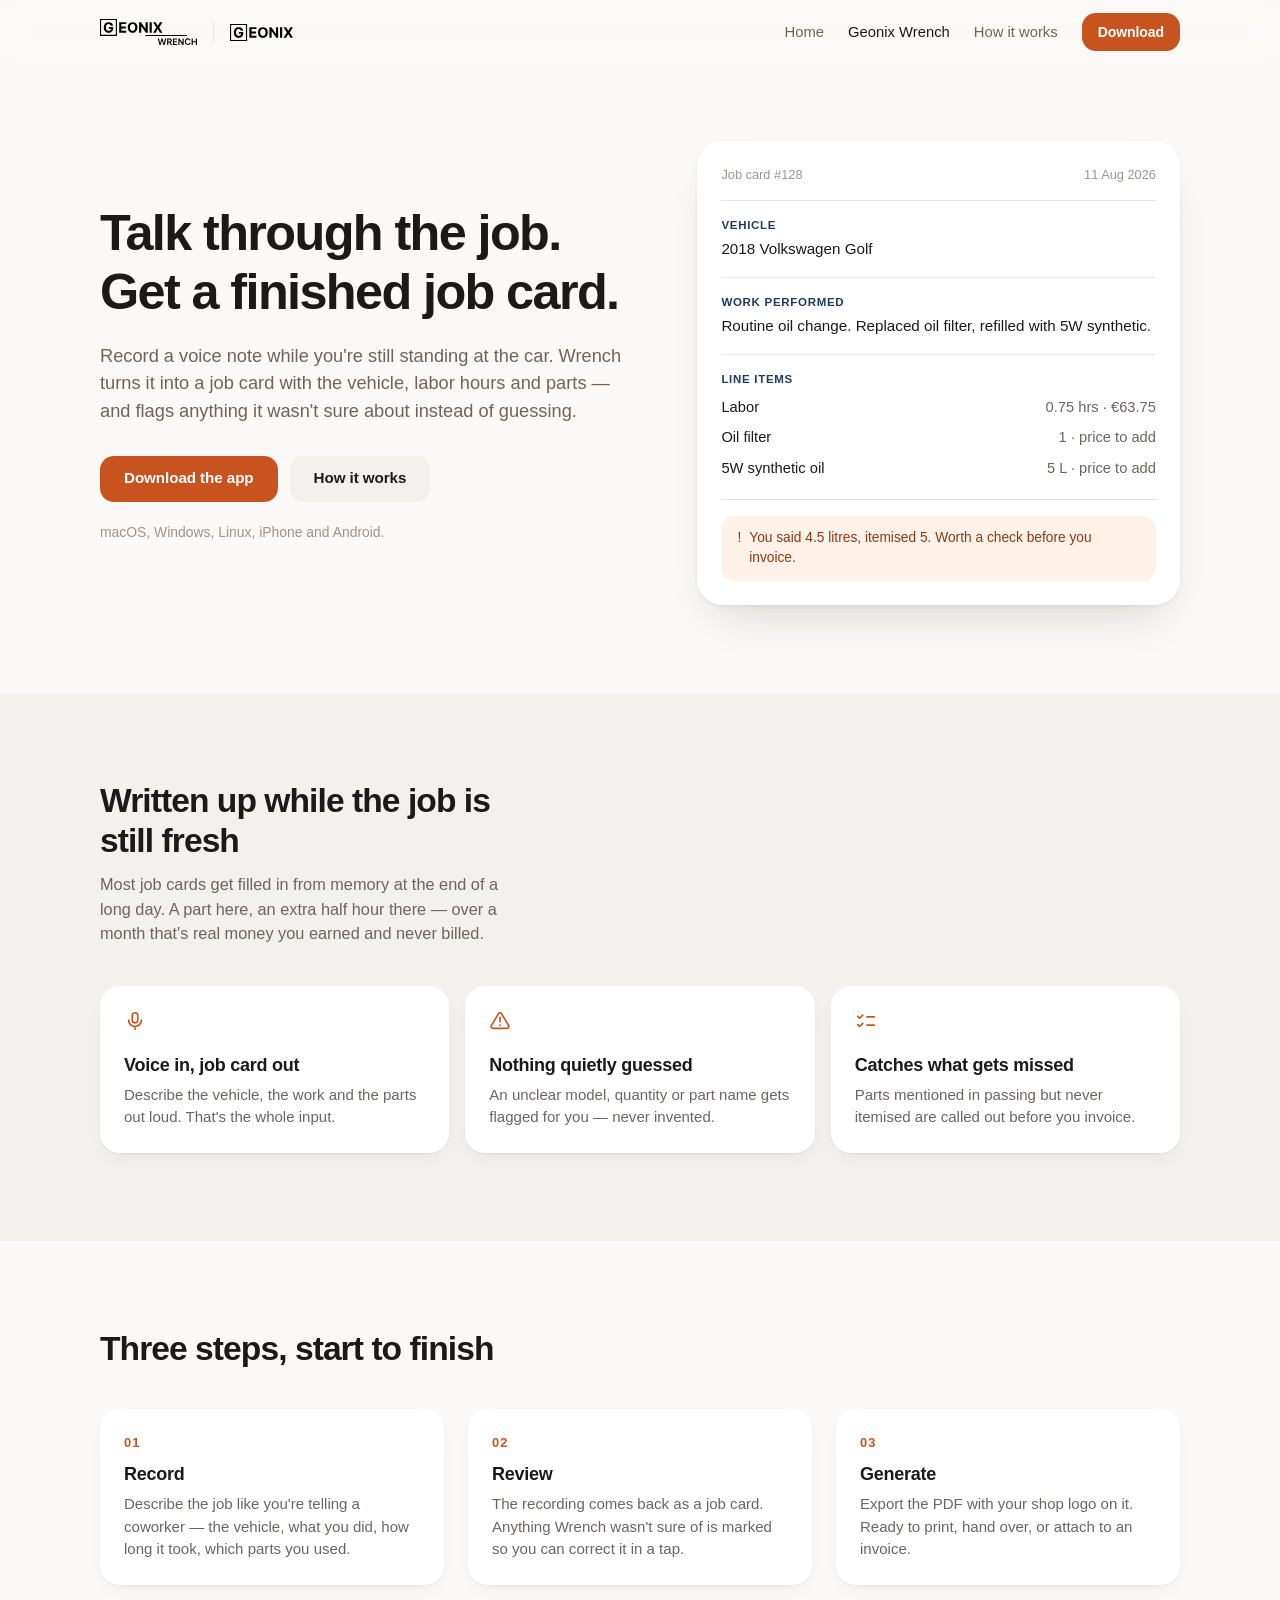
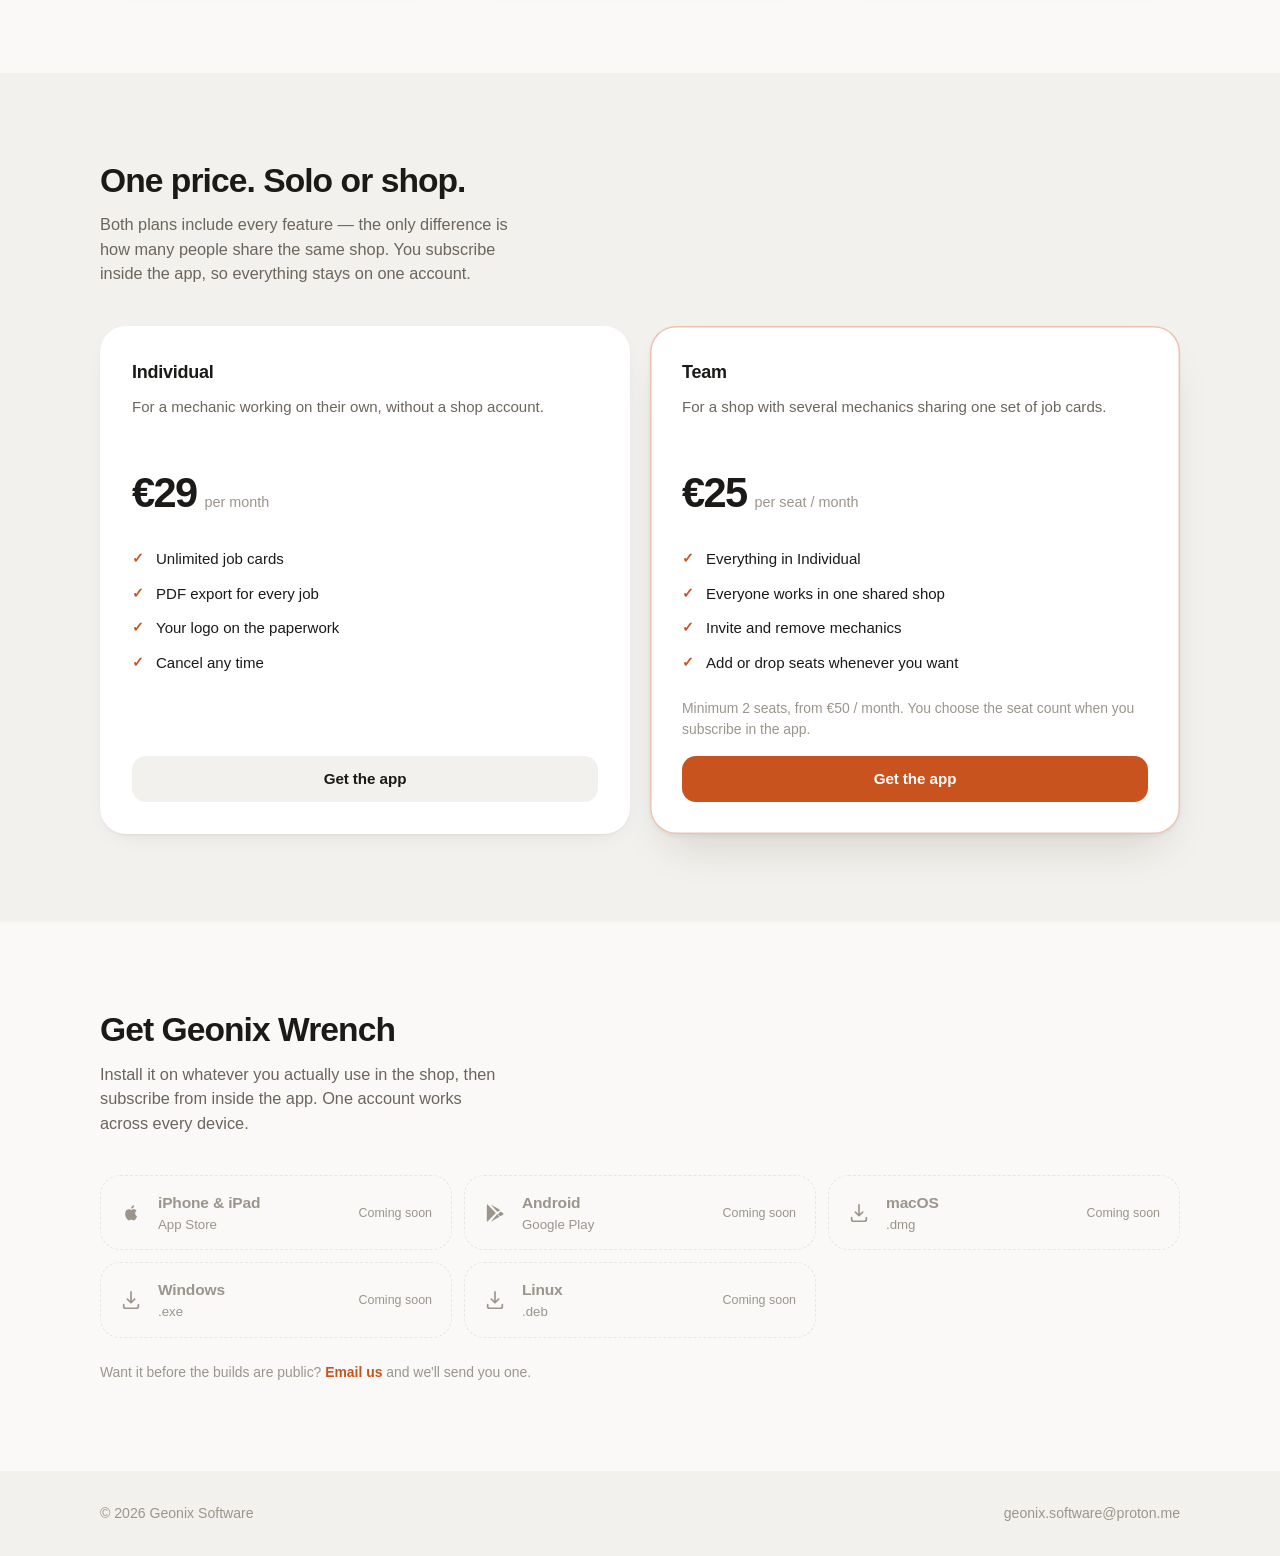
==== geonix_wrench.html @ e20d3b67 "Remove decorative pills and badges The tinted pill above the hero headline is a stock landing-page d" ====
<!DOCTYPE html>
<html lang="en">
<head>
<meta charset="UTF-8" />
<meta name="viewport" content="width=device-width, initial-scale=1.0" />
<title>Geonix Wrench — job cards from a voice note</title>
<meta name="description" content="Record a voice note at the car and get back a job card with the vehicle, labor hours, parts, and anything worth double-checking before you invoice." />
<link rel="icon" href="data:," />
<link rel="stylesheet" href="assets/site.css" />
</head>
<body>

<header class="site-header">
  <div class="shell">
    <div class="brand-pair">
      <a href="geonix_wrench.html" class="brand" aria-label="Geonix Wrench">
        <picture>
          <source srcset="assets/geonix_wrench_logo_light.svg" media="(prefers-color-scheme: dark)" />
          <img src="assets/geonix_wrench_logo.svg" alt="Geonix Wrench" class="brand-wrench" />
        </picture>
      </a>
      <span class="brand-divider" aria-hidden="true"></span>
      <a href="index.html" class="brand" aria-label="Geonix Software home">
        <picture>
          <source srcset="assets/geonix_logo_light.svg" media="(prefers-color-scheme: dark)" />
          <img src="assets/geonix_logo.svg" alt="Geonix" class="brand-geonix" />
        </picture>
      </a>
    </div>
    <nav class="nav">
      <a href="index.html" class="nav-hide">Home</a>
      <a href="geonix_wrench.html" class="current nav-hide">Geonix Wrench</a>
      <a href="#how-it-works" class="nav-hide">How it works</a>
      <a href="#download" class="btn btn-primary btn-sm">Download</a>
    </nav>
  </div>
</header>

<section class="hero">
  <div class="shell hero-grid">
    <div>
      <h1>Talk through the job. Get a finished job card.</h1>
      <p class="lede">
        Record a voice note while you're still standing at the car. Wrench turns it into a job
        card with the vehicle, labor hours and parts — and flags anything it wasn't sure about
        instead of guessing.
      </p>
      <div class="hero-actions">
        <a href="#download" class="btn btn-primary">Download the app</a>
        <a href="#how-it-works" class="btn btn-tonal">How it works</a>
      </div>
      <p class="hero-note">macOS, Windows, Linux, iPhone and Android.</p>
    </div>

    <div class="jobcard">
      <div class="jobcard-top">
        <span class="jobcard-id">Job card #128</span>
        <span class="jobcard-id">11 Aug 2026</span>
      </div>

      <div class="jobcard-row">
        <p class="jobcard-label">Vehicle</p>
        <p class="jobcard-value">2018 Volkswagen Golf</p>
      </div>

      <div class="jobcard-row">
        <p class="jobcard-label">Work performed</p>
        <p class="jobcard-value">
          Routine oil change. Replaced oil filter, refilled with 5W synthetic.
        </p>
      </div>

      <div class="jobcard-row">
        <p class="jobcard-label">Line items</p>
        <div class="jobcard-line"><span>Labor</span><span>0.75 hrs · €63.75</span></div>
        <div class="jobcard-line"><span>Oil filter</span><span>1 · price to add</span></div>
        <div class="jobcard-line"><span>5W synthetic oil</span><span>5 L · price to add</span></div>
      </div>

      <div class="flag">
        <span aria-hidden="true">!</span>
        <span>You said 4.5 litres, itemised 5. Worth a check before you invoice.</span>
      </div>
    </div>
  </div>
</section>

<section id="info" class="section section-muted">
  <div class="shell">
    <div class="section-head">
      <h2>Written up while the job is still fresh</h2>
      <p>
        Most job cards get filled in from memory at the end of a long day. A part here, an extra
        half hour there — over a month that's real money you earned and never billed.
      </p>
    </div>

    <div class="grid grid-3">
      <div class="card">
        <span class="card-icon" aria-hidden="true"><svg viewBox="0 0 24 24" fill="none" stroke="currentColor" stroke-width="1.8" stroke-linecap="round"><rect x="9" y="3" width="6" height="11" rx="3"/><path d="M5 11a7 7 0 0 0 14 0M12 18v3"/></svg></span>
        <h3>Voice in, job card out</h3>
        <p>Describe the vehicle, the work and the parts out loud. That's the whole input.</p>
      </div>
      <div class="card">
        <span class="card-icon" aria-hidden="true"><svg viewBox="0 0 24 24" fill="none" stroke="currentColor" stroke-width="1.8" stroke-linecap="round"><path d="M12 8v5"/><circle cx="12" cy="16.5" r="1" fill="currentColor" stroke="none"/><path d="M10.3 3.9 2.6 17a2 2 0 0 0 1.7 3h15.4a2 2 0 0 0 1.7-3L13.7 3.9a2 2 0 0 0-3.4 0Z"/></svg></span>
        <h3>Nothing quietly guessed</h3>
        <p>An unclear model, quantity or part name gets flagged for you — never invented.</p>
      </div>
      <div class="card">
        <span class="card-icon" aria-hidden="true"><svg viewBox="0 0 24 24" fill="none" stroke="currentColor" stroke-width="1.8" stroke-linecap="round" stroke-linejoin="round"><path d="m3 7 2 2 3.5-3.5M3 16l2 2 3.5-3.5M13 7.5h8M13 16.5h8"/></svg></span>
        <h3>Catches what gets missed</h3>
        <p>Parts mentioned in passing but never itemised are called out before you invoice.</p>
      </div>
    </div>
  </div>
</section>

<section id="how-it-works" class="section">
  <div class="shell">
    <div class="section-head">
      <h2>Three steps, start to finish</h2>
    </div>

    <div class="steps">
      <div class="step">
        <h3>Record</h3>
        <p>
          Describe the job like you're telling a coworker — the vehicle, what you did, how long
          it took, which parts you used.
        </p>
      </div>
      <div class="step">
        <h3>Review</h3>
        <p>
          The recording comes back as a job card. Anything Wrench wasn't sure of is marked so you
          can correct it in a tap.
        </p>
      </div>
      <div class="step">
        <h3>Generate</h3>
        <p>
          Export the PDF with your shop logo on it. Ready to print, hand over, or attach to an
          invoice.
        </p>
      </div>
    </div>
  </div>
</section>

<section id="pricing" class="section section-muted">
  <div class="shell">
    <div class="section-head">
      <h2>One price. Solo or shop.</h2>
      <p>
        Both plans include every feature — the only difference is how many people share the same
        shop. You subscribe inside the app, so everything stays on one account.
      </p>
    </div>

    <div class="pricing">
      <div class="plan">
        <div class="plan-head">
          <h3>Individual</h3>
        </div>
        <p class="plan-sub">For a mechanic working on their own, without a shop account.</p>

        <div class="price">
          <strong>€29</strong>
          <span>per month</span>
        </div>

        <ul class="plan-features">
          <li>Unlimited job cards</li>
          <li>PDF export for every job</li>
          <li>Your logo on the paperwork</li>
          <li>Cancel any time</li>
        </ul>

        <div class="plan-foot">
          <a href="#download" class="btn btn-tonal btn-block">Get the app</a>
        </div>
      </div>

      <div class="plan plan-featured">
        <div class="plan-head">
          <h3>Team</h3>
        </div>
        <p class="plan-sub">For a shop with several mechanics sharing one set of job cards.</p>

        <div class="price">
          <strong>€25</strong>
          <span>per seat / month</span>
        </div>

        <ul class="plan-features">
          <li>Everything in Individual</li>
          <li>Everyone works in one shared shop</li>
          <li>Invite and remove mechanics</li>
          <li>Add or drop seats whenever you want</li>
        </ul>

        <div class="plan-foot">
          <p class="fine" style="margin-bottom:var(--s4)">
            Minimum 2 seats, from €50 / month. You choose the seat count when you subscribe in
            the app.
          </p>
          <a href="#download" class="btn btn-primary btn-block">Get the app</a>
        </div>
      </div>
    </div>
  </div>
</section>

<section id="download" class="section">
  <div class="shell">
    <div class="section-head">
      <h2>Get Geonix Wrench</h2>
      <p>
        Install it on whatever you actually use in the shop, then subscribe from inside the app.
        One account works across every device.
      </p>
    </div>

    <!-- ─────────────────────────────────────────────────────────────────────
         TO PUBLISH A DOWNLOAD: change that row's <span class="dl"> into

             <a class="dl" href="https://your-link-here">

         (closing </span> becomes </a>), and delete its
         <em class="dl-soon">Coming soon</em> line.

         Nothing else changes — an <a class="dl"> is styled as an active
         button automatically, and picks up hover and keyboard focus.
         ───────────────────────────────────────────────────────────────── -->

    <div class="downloads">
      <span class="dl" aria-disabled="true">
        <span class="dl-icon" aria-hidden="true">
          <svg viewBox="0 0 24 24" fill="currentColor"><path d="M16.4 12.7c0-2 1.6-3 1.7-3.1-1-1.4-2.4-1.6-2.9-1.6-1.2-.1-2.4.7-3 .7-.6 0-1.6-.7-2.6-.7-1.3 0-2.6.8-3.3 2-1.4 2.4-.4 6 1 8 .7 1 1.5 2.1 2.5 2 1-.04 1.4-.65 2.6-.65 1.2 0 1.5.65 2.6.63 1.1-.02 1.8-1 2.5-2 .8-1.15 1.1-2.27 1.1-2.33-.02-.01-2.2-.85-2.2-3.95zM14.6 5.9c.5-.65.9-1.55.8-2.45-.8.03-1.8.53-2.35 1.18-.5.57-.93 1.5-.81 2.38.9.07 1.82-.45 2.36-1.11z"/></svg>
        </span>
        <span class="dl-text">
          <strong>iPhone &amp; iPad</strong>
          <small>App Store</small>
        </span>
        <em class="dl-soon">Coming soon</em>
      </span>

      <span class="dl" aria-disabled="true">
        <span class="dl-icon" aria-hidden="true">
          <svg viewBox="0 0 24 24" fill="currentColor"><path d="M3.6 2.4a1 1 0 0 0-.5.9v17.4a1 1 0 0 0 .5.9l9.3-9.6zM14.3 13.4l2.6 2.7-9.5 5.4zM17.9 15.6l2.8-1.6c.7-.4.7-1.6 0-2l-2.7-1.6-3 3.1zM17.1 9.6 14.3 10.6l-6.9-7.9 9.5 5.4z"/></svg>
        </span>
        <span class="dl-text">
          <strong>Android</strong>
          <small>Google Play</small>
        </span>
        <em class="dl-soon">Coming soon</em>
      </span>

      <span class="dl" aria-disabled="true">
        <span class="dl-icon" aria-hidden="true">
          <svg viewBox="0 0 24 24" fill="none" stroke="currentColor" stroke-width="1.8" stroke-linecap="round" stroke-linejoin="round"><path d="M12 3v12m0 0 4-4m-4 4-4-4M4 17v2a2 2 0 0 0 2 2h12a2 2 0 0 0 2-2v-2"/></svg>
        </span>
        <span class="dl-text">
          <strong>macOS</strong>
          <small>.dmg</small>
        </span>
        <em class="dl-soon">Coming soon</em>
      </span>

      <span class="dl" aria-disabled="true">
        <span class="dl-icon" aria-hidden="true">
          <svg viewBox="0 0 24 24" fill="none" stroke="currentColor" stroke-width="1.8" stroke-linecap="round" stroke-linejoin="round"><path d="M12 3v12m0 0 4-4m-4 4-4-4M4 17v2a2 2 0 0 0 2 2h12a2 2 0 0 0 2-2v-2"/></svg>
        </span>
        <span class="dl-text">
          <strong>Windows</strong>
          <small>.exe</small>
        </span>
        <em class="dl-soon">Coming soon</em>
      </span>

      <span class="dl" aria-disabled="true">
        <span class="dl-icon" aria-hidden="true">
          <svg viewBox="0 0 24 24" fill="none" stroke="currentColor" stroke-width="1.8" stroke-linecap="round" stroke-linejoin="round"><path d="M12 3v12m0 0 4-4m-4 4-4-4M4 17v2a2 2 0 0 0 2 2h12a2 2 0 0 0 2-2v-2"/></svg>
        </span>
        <span class="dl-text">
          <strong>Linux</strong>
          <small>.deb</small>
        </span>
        <em class="dl-soon">Coming soon</em>
      </span>
    </div>

    <p class="fine" style="margin-top:var(--s6)">
      Want it before the builds are public?
      <a href="mailto:geonix.software@proton.me" style="color:var(--accent);font-weight:600">Email us</a>
      and we'll send you one.
    </p>
  </div>
</section>

<footer class="site-footer">
  <div class="shell">
    <p>&copy; 2026 Geonix Software</p>
    <a href="mailto:geonix.software@proton.me">geonix.software@proton.me</a>
  </div>
</footer>

</body>
</html>
---- assets/site.css ----
/* Geonix Software — site styles.
   Same design system as the app (lib/core/theme): tonal surfaces instead of
   drawn borders, one rounding scale, one soft shadow, two muted ink tones. */

/* ---------------------------------------------------------------- tokens */

:root {
  /* Surfaces step by tone, not by outline. */
  --canvas: #faf9f7;
  --surface: #ffffff;
  --muted: #f3f1ed;
  --sunken: #efede8;
  --hairline: #e9e6e1;

  --ink: #1b1a18;
  --ink-2: #6b655d;
  --ink-3: #9b958c;

  --accent: #c9531f;
  --accent-hover: #b1471a;
  --accent-soft: #faede5;
  --on-accent: #ffffff;

  --success: #2c7a57;
  --success-soft: #e7f1ec;
  --danger: #b63a2e;
  --danger-soft: #faeae8;

  /* One shadow, two layers: contact + ambient. No heavy drops anywhere. */
  --shadow: 0 1px 2px rgba(27, 26, 24, 0.05), 0 8px 24px -12px rgba(27, 26, 24, 0.12);
  --shadow-lg: 0 2px 4px rgba(27, 26, 24, 0.05), 0 24px 48px -20px rgba(27, 26, 24, 0.18);

  --r-sm: 10px;
  --r-md: 14px;
  --r-lg: 20px;
  --r-xl: 26px;

  /* 4-point spacing scale, mirroring AppTheme. */
  --s1: 4px;
  --s2: 8px;
  --s3: 12px;
  --s4: 16px;
  --s5: 20px;
  --s6: 24px;
  --s8: 32px;
  --s10: 40px;
  --s12: 56px;

  --shell: min(1080px, 100% - 2.5rem);
  --font: -apple-system, BlinkMacSystemFont, "Segoe UI", Roboto, "Helvetica Neue", Arial,
    sans-serif;

  --header-bg: rgba(250, 249, 247, 0.85);
  --scrim: rgba(27, 26, 24, 0.32);
}

/* Dark mode. Same values as AppPalette.dark in the app, so the two surfaces
   stay in step. Only the tokens are redefined — no component rules change. */
@media (prefers-color-scheme: dark) {
  :root {
    --canvas: #141317;
    --surface: #1d1c21;
    --muted: #26252b;
    --sunken: #2b2a31;
    --hairline: #302f37;

    --ink: #f4f2ef;
    --ink-2: #a8a3ad;
    --ink-3: #77727e;

    /* Lifted accent: the light-mode orange does not carry enough contrast
       against a dark surface. */
    --accent: #ec7440;
    --accent-hover: #f28a5d;
    --accent-soft: #33241c;
    --on-accent: #1b1008;

    --success: #5fbb8c;
    --success-soft: #1d2a24;
    --danger: #e87a6c;
    --danger-soft: #2e1f1d;

    --shadow: 0 1px 2px rgba(0, 0, 0, 0.4), 0 8px 24px -12px rgba(0, 0, 0, 0.6);
    --shadow-lg: 0 2px 4px rgba(0, 0, 0, 0.4), 0 24px 48px -20px rgba(0, 0, 0, 0.7);

    --header-bg: rgba(20, 19, 23, 0.85);
    --scrim: rgba(0, 0, 0, 0.55);
  }

  /* The accent ring on the featured plan needs the lifted orange too. */
  .plan-featured {
    box-shadow: var(--shadow-lg), inset 0 0 0 1.5px rgba(236, 116, 64, 0.4);
  }

  /* .flag deliberately NOT overridden here: it sits on the white PDF mock,
     which stays light in dark mode. */
}

/* ----------------------------------------------------------------- reset */

*,
*::before,
*::after {
  box-sizing: border-box;
}

html {
  -webkit-text-size-adjust: 100%;
  scroll-behavior: smooth;
}

body {
  margin: 0;
  background: var(--canvas);
  color: var(--ink);
  font-family: var(--font);
  font-size: 16px;
  line-height: 1.5;
  -webkit-font-smoothing: antialiased;
  -moz-osx-font-smoothing: grayscale;
}

img {
  display: block;
  max-width: 100%;
}

a {
  color: inherit;
  text-decoration: none;
}

button,
input {
  font: inherit;
  color: inherit;
  margin: 0;
}

p {
  margin: 0;
}

h1,
h2,
h3,
h4 {
  margin: 0;
  color: var(--ink);
  line-height: 1.18;
  letter-spacing: -0.022em;
  font-weight: 700;
}

h1 {
  font-size: clamp(2.1rem, 4.6vw, 3.15rem);
  letter-spacing: -0.032em;
}

h2 {
  font-size: clamp(1.6rem, 3vw, 2.1rem);
  letter-spacing: -0.028em;
}

h3 {
  font-size: 1.125rem;
  letter-spacing: -0.014em;
}

:focus-visible {
  outline: 2px solid var(--accent);
  outline-offset: 2px;
  border-radius: var(--r-sm);
}

/* ---------------------------------------------------------------- layout */

.shell {
  width: var(--shell);
  margin-inline: auto;
}

.section {
  padding-block: clamp(3.5rem, 7vw, 5.5rem);
}

/* Alternating tone replaces the hairline rules that used to divide sections. */
.section-muted {
  background: var(--muted);
}

.section-head {
  max-width: 46ch;
  margin-bottom: var(--s10);
}

.section-head p {
  margin-top: var(--s3);
  color: var(--ink-2);
  font-size: 1.02rem;
}

.lede {
  color: var(--ink-2);
  font-size: clamp(1.02rem, 1.5vw, 1.14rem);
  max-width: 54ch;
}

.muted {
  color: var(--ink-2);
}

.fine {
  color: var(--ink-3);
  font-size: 0.87rem;
}

/* ---------------------------------------------------------------- header */

.site-header {
  position: sticky;
  top: 0;
  z-index: 50;
  background: var(--header-bg);
  backdrop-filter: saturate(180%) blur(12px);
}

.site-header .shell {
  display: flex;
  align-items: center;
  justify-content: space-between;
  gap: var(--s5);
  height: 64px;
}

/* The two marks have different aspect ratios (the Wrench lockup carries a
   second line), so they are sized individually to sit on the same baseline
   rather than by one blanket height. */
.brand {
  display: inline-flex;
  align-items: center;
  transition: opacity 0.15s ease;
}

.brand:hover {
  opacity: 0.7;
}

.brand img {
  width: auto;
  display: block;
}

.brand-wrench {
  height: 26px;
}

.brand-geonix {
  height: 17px;
}

.brand-pair {
  display: flex;
  align-items: center;
  gap: var(--s4);
  min-width: 0;
}

.brand-divider {
  width: 1px;
  height: 22px;
  background: var(--hairline);
  flex: none;
}

/* On a narrow screen the company mark yields to the product it belongs to. */
@media (max-width: 480px) {
  .brand-divider,
  .brand-pair .brand-geonix {
    display: none;
  }
}

.nav {
  display: flex;
  align-items: center;
  gap: var(--s6);
  font-size: 0.925rem;
  color: var(--ink-2);
}

/* :not(.btn) matters. `.nav a` (0,1,1) outranks `.btn`/`.btn-sm` (0,1,0), so
   without it this rule zeroed the button's horizontal padding and its label
   spilled outside the pill — and the hover rule repainted its text dark. */
.nav a:not(.btn) {
  padding: var(--s2) 0;
  transition: color 0.15s ease;
}

.nav a:not(.btn):hover,
.nav a:not(.btn).current {
  color: var(--ink);
}

@media (max-width: 640px) {
  .nav-hide {
    display: none;
  }
}

/* --------------------------------------------------------------- buttons */

.btn {
  display: inline-flex;
  align-items: center;
  justify-content: center;
  gap: var(--s2);
  min-height: 46px;
  padding: 0 var(--s6);
  border: 0;
  border-radius: var(--r-md);
  font-size: 0.95rem;
  font-weight: 600;
  letter-spacing: -0.005em;
  cursor: pointer;
  white-space: nowrap;
  transition: background-color 0.15s ease, color 0.15s ease, transform 0.1s ease;
}

.btn:active:not(:disabled) {
  transform: translateY(1px);
}

.btn-primary {
  background: var(--accent);
  color: var(--on-accent);
}

.btn-primary:hover:not(:disabled) {
  background: var(--accent-hover);
}

/* Tonal fill rather than an outline — matches OutlinedButton in the app. */
.btn-tonal {
  background: var(--muted);
  color: var(--ink);
}

.btn-tonal:hover:not(:disabled) {
  background: var(--sunken);
}

.section-muted .btn-tonal {
  background: var(--surface);
}

/* ...but inside a card the surrounding surface IS --surface, so the rule above
   painted the button the same colour as the card and it vanished. Same
   specificity, declared later, so this wins where it applies. */
.card .btn-tonal,
.plan .btn-tonal {
  background: var(--muted);
}

.card .btn-tonal:hover:not(:disabled),
.plan .btn-tonal:hover:not(:disabled) {
  background: var(--sunken);
}

.btn-sm {
  min-height: 38px;
  padding: 0 var(--s4);
  font-size: 0.875rem;
}

.btn-block {
  width: 100%;
}

.btn:disabled {
  background: var(--sunken);
  color: var(--ink-3);
  cursor: not-allowed;
}

/* Bare icon rather than a tinted rounded chip — the badge was decoration and
   read as boilerplate. */
.card-icon {
  display: block;
  color: var(--accent);
  margin-bottom: var(--s4);
}

.card-icon svg {
  width: 22px;
  height: 22px;
}

/* ----------------------------------------------------------------- cards */

.card {
  background: var(--surface);
  border-radius: var(--r-lg);
  padding: var(--s6);
  box-shadow: var(--shadow);
}

.card h3 + p {
  margin-top: var(--s2);
  color: var(--ink-2);
  font-size: 0.94rem;
}

.grid {
  display: grid;
  gap: var(--s4);
  grid-template-columns: 1fr;
}

@media (min-width: 700px) {
  .grid-2 {
    grid-template-columns: repeat(2, 1fr);
  }
  .grid-3 {
    grid-template-columns: repeat(3, 1fr);
  }
}

/* ------------------------------------------------------------------ hero */

.hero {
  padding-block: clamp(3rem, 6vw, 5rem) clamp(3.5rem, 7vw, 5.5rem);
}

.hero-grid {
  display: grid;
  gap: clamp(2.5rem, 5vw, 4rem);
  grid-template-columns: 1fr;
  align-items: center;
}

@media (min-width: 940px) {
  .hero-grid {
    grid-template-columns: 1.05fr 0.95fr;
  }
}

.hero .lede {
  margin-top: var(--s5);
}

.hero-actions {
  margin-top: var(--s8);
  display: flex;
  flex-wrap: wrap;
  gap: var(--s3);
}

.hero-note {
  margin-top: var(--s5);
  color: var(--ink-3);
  font-size: 0.87rem;
}

/* --------------------------------------------------------------- jobcard */

/* Deliberately theme-independent: this is a mock of the generated PDF, and the
   PDF is white paper with a navy accent (BRAND_COLOR in pdf_generator.py).
   It used to follow --surface, so in dark mode it showed as a black "PDF". */
.jobcard {
  --paper: #ffffff;
  --paper-ink: #1b1a18;
  --paper-ink-2: #6b655d;
  --paper-ink-3: #9b958c;
  --paper-line: #e8e5e0;
  --paper-navy: #1f3a5f;
}

/* --------------------------------------------------------- job card demo */

.jobcard {
  background: var(--paper);
  color: var(--paper-ink);
  border-radius: var(--r-xl);
  padding: var(--s6);
  box-shadow: var(--shadow-lg);
}

.jobcard-top {
  display: flex;
  align-items: center;
  justify-content: space-between;
  gap: var(--s4);
  padding-bottom: var(--s4);
  border-bottom: 1px solid var(--paper-line);
}

.jobcard-id {
  font-size: 0.8rem;
  color: var(--paper-ink-3);
}

.jobcard-row {
  padding-block: var(--s4);
  border-bottom: 1px solid var(--paper-line);
}

.jobcard-row:last-of-type {
  border-bottom: 0;
}

.jobcard-label {
  font-size: 0.72rem;
  font-weight: 700;
  letter-spacing: 0.06em;
  text-transform: uppercase;
  color: var(--paper-navy);
  margin-bottom: var(--s1);
}

.jobcard-value {
  font-size: 0.95rem;
  color: var(--paper-ink);
}

.jobcard-line {
  display: flex;
  align-items: baseline;
  justify-content: space-between;
  gap: var(--s4);
  font-size: 0.92rem;
  padding-block: var(--s1);
}

.jobcard-line span:last-child {
  font-variant-numeric: tabular-nums;
  color: var(--paper-ink-2);
}

.flag {
  margin-top: var(--s4);
  background: #fdf1e8;
  border-radius: var(--r-md);
  padding: var(--s3) var(--s4);
  font-size: 0.86rem;
  color: #8a3a14;
  display: flex;
  gap: var(--s2);
}

/* ----------------------------------------------------------------- steps */

.steps {
  counter-reset: step;
  display: grid;
  gap: var(--s6);
  grid-template-columns: 1fr;
}

@media (min-width: 820px) {
  .steps {
    grid-template-columns: repeat(3, 1fr);
  }
}

.step {
  background: var(--surface);
  border-radius: var(--r-lg);
  padding: var(--s6);
  box-shadow: var(--shadow);
}

.step::before {
  counter-increment: step;
  content: counter(step, decimal-leading-zero);
  display: block;
  color: var(--accent);
  font-size: 0.8rem;
  font-weight: 700;
  letter-spacing: 0.08em;
  margin-bottom: var(--s3);
}

.step p {
  margin-top: var(--s2);
  color: var(--ink-2);
  font-size: 0.94rem;
}

/* --------------------------------------------------------------- pricing */

/* Stretch, not start: the two cards hold different amounts of content (the
   Team card carries a seat stepper), and letting them size independently left
   their Subscribe buttons on different baselines. */
.pricing {
  display: grid;
  gap: var(--s5);
  grid-template-columns: 1fr;
  align-items: stretch;
}

@media (min-width: 860px) {
  .pricing {
    grid-template-columns: repeat(2, 1fr);
  }
}

.plan {
  background: var(--surface);
  border-radius: var(--r-xl);
  padding: var(--s8);
  box-shadow: var(--shadow);
  display: flex;
  flex-direction: column;
  height: 100%;
}

/* The one accented element on the page. */
.plan-featured {
  box-shadow: var(--shadow-lg), inset 0 0 0 1.5px rgba(201, 83, 31, 0.35);
}

.plan-head {
  display: flex;
  align-items: center;
  justify-content: space-between;
  gap: var(--s4);
  min-height: 30px;
}

.plan-sub {
  margin-top: var(--s2);
  color: var(--ink-2);
  font-size: 0.94rem;
  min-height: 2.8em;
}

.price {
  display: flex;
  align-items: baseline;
  gap: var(--s2);
  margin-top: var(--s6);
}

.price strong {
  font-size: 2.6rem;
  font-weight: 700;
  letter-spacing: -0.04em;
  font-variant-numeric: tabular-nums;
}

.price span {
  color: var(--ink-3);
  font-size: 0.9rem;
}

.plan-features {
  list-style: none;
  margin: var(--s6) 0 0;
  padding: 0;
  display: grid;
  gap: var(--s3);
  font-size: 0.94rem;
}

.plan-features li {
  display: flex;
  gap: var(--s3);
  align-items: flex-start;
}

.plan-features li::before {
  content: "✓";
  color: var(--accent);
  font-weight: 700;
  font-size: 0.85rem;
  line-height: 1.6;
  flex: none;
}

.plan-foot {
  margin-top: auto;
  padding-top: var(--s6);
}

/* ---------------------------------------------------------------- footer */

.site-footer {
  background: var(--muted);
  padding-block: var(--s8);
  color: var(--ink-3);
  font-size: 0.88rem;
}

.site-footer .shell {
  display: flex;
  flex-wrap: wrap;
  align-items: center;
  justify-content: space-between;
  gap: var(--s4);
}

.site-footer a:hover {
  color: var(--ink);
}

/* -------------------------------------------------------------- centered */

.center-page {
  min-height: 100vh;
  display: grid;
  place-items: center;
  padding: var(--s6);
  text-align: center;
}

.center-card {
  width: min(420px, 100%);
  background: var(--surface);
  border-radius: var(--r-xl);
  padding: var(--s10) var(--s8);
  box-shadow: var(--shadow);
}

.badge-round {
  width: 52px;
  height: 52px;
  border-radius: 50%;
  display: grid;
  place-items: center;
  margin: 0 auto var(--s6);
  font-size: 1.35rem;
}

@media (prefers-reduced-motion: reduce) {
  html {
    scroll-behavior: auto;
  }
  *,
  *::before,
  *::after {
    transition-duration: 0.01ms !important;
    animation-duration: 0.01ms !important;
  }
}

/* ------------------------------------------------------------- downloads */

.downloads {
  display: grid;
  gap: var(--s3);
  grid-template-columns: 1fr;
}

@media (min-width: 640px) {
  .downloads {
    grid-template-columns: repeat(2, 1fr);
  }
}

@media (min-width: 980px) {
  .downloads {
    grid-template-columns: repeat(3, 1fr);
  }
}

/* One rule for both states: an <a class="dl"> is a live download, a
   <span class="dl"> is one that has not shipped yet. */
.dl {
  display: flex;
  align-items: center;
  gap: var(--s4);
  padding: var(--s4) var(--s5);
  background: var(--surface);
  border-radius: var(--r-lg);
  box-shadow: var(--shadow);
  color: var(--ink);
  transition: transform 0.15s ease, box-shadow 0.15s ease;
}

a.dl:hover {
  transform: translateY(-2px);
  box-shadow: var(--shadow-lg);
}

.dl[aria-disabled='true'] {
  box-shadow: none;
  background: transparent;
  outline: 1.5px dashed var(--hairline);
  outline-offset: -1.5px;
  color: var(--ink-3);
}

/* Bare glyph, no tinted container — matches .card-icon. */
.dl-icon {
  flex: none;
  display: grid;
  place-items: center;
  color: var(--accent);
}

.dl[aria-disabled='true'] .dl-icon {
  color: var(--ink-3);
}

.dl-icon svg {
  width: 22px;
  height: 22px;
}

.dl-text {
  display: flex;
  flex-direction: column;
  min-width: 0;
}

.dl-text strong {
  font-size: 0.97rem;
  font-weight: 600;
  letter-spacing: -0.01em;
}

.dl-text small {
  font-size: 0.83rem;
  color: var(--ink-3);
}

.dl-soon {
  margin-left: auto;
  flex: none;
  font-style: normal;
  font-size: 0.78rem;
  color: var(--ink-3);
}
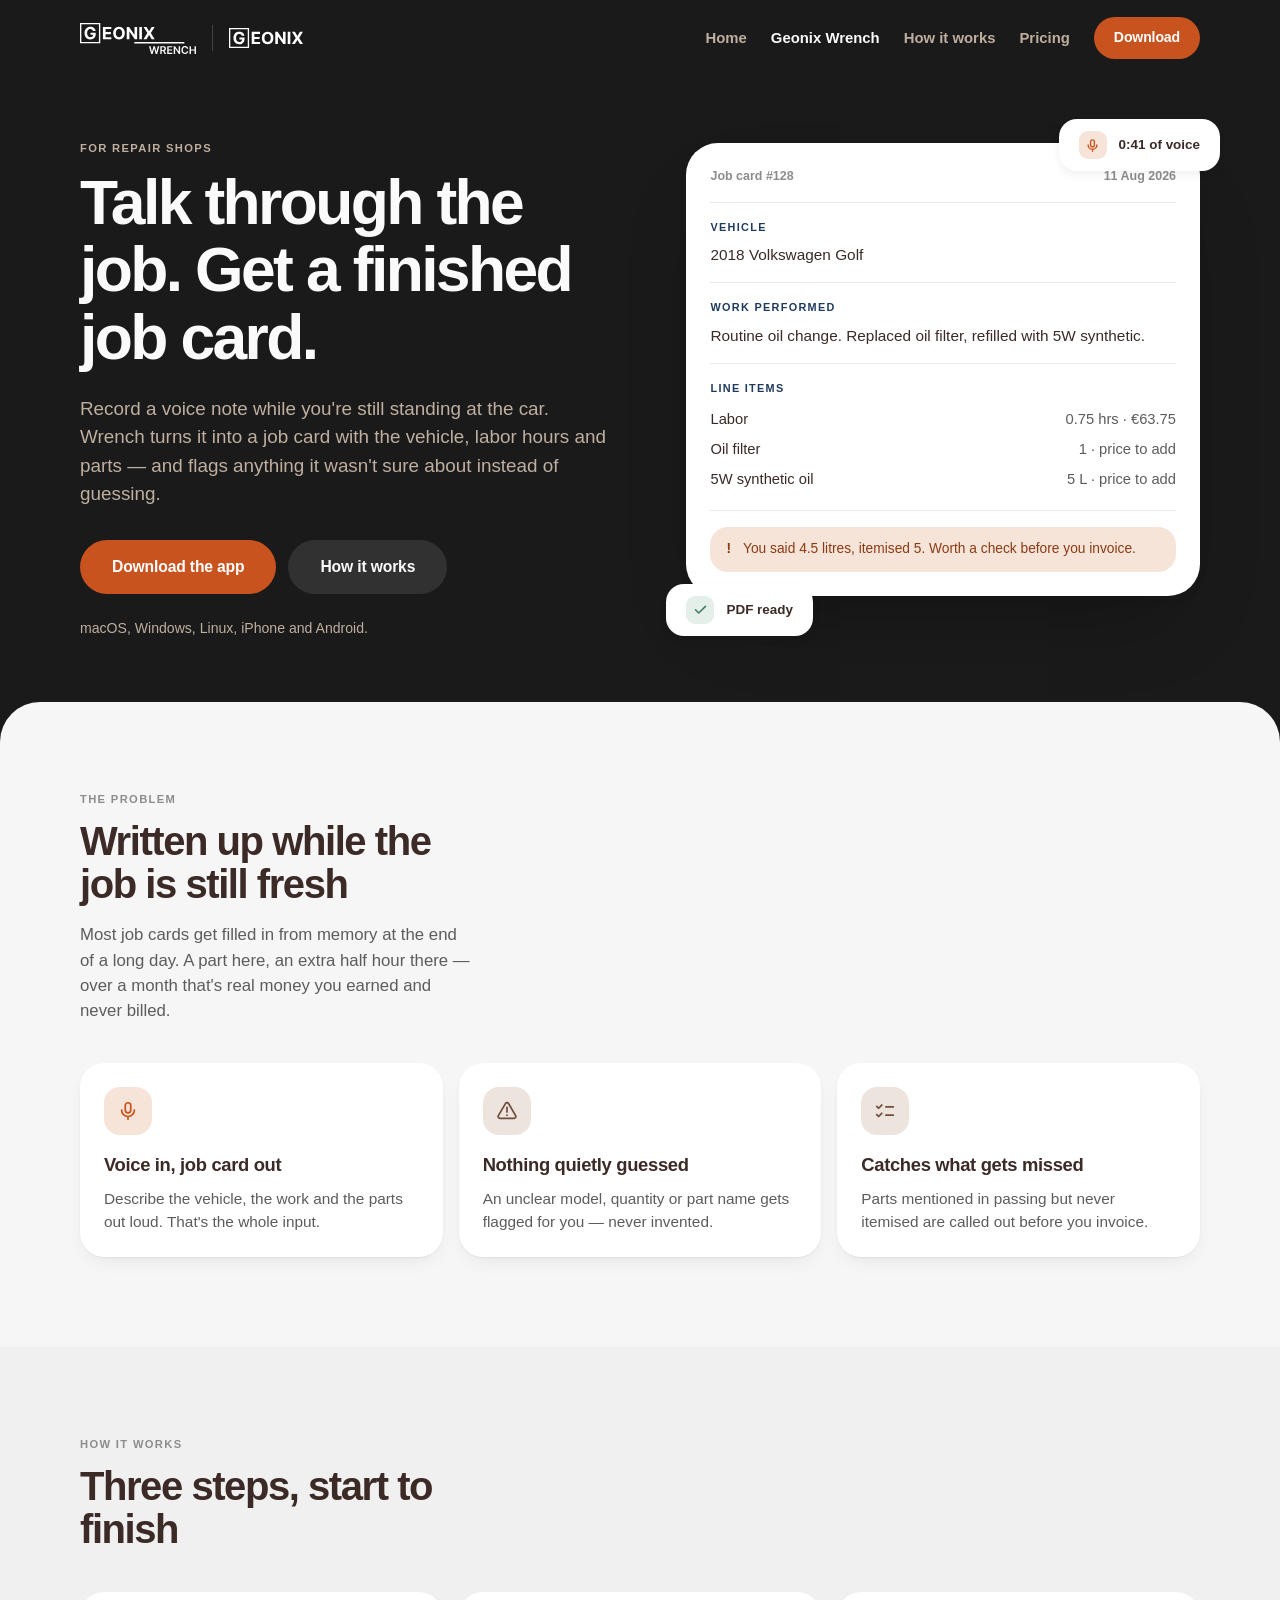
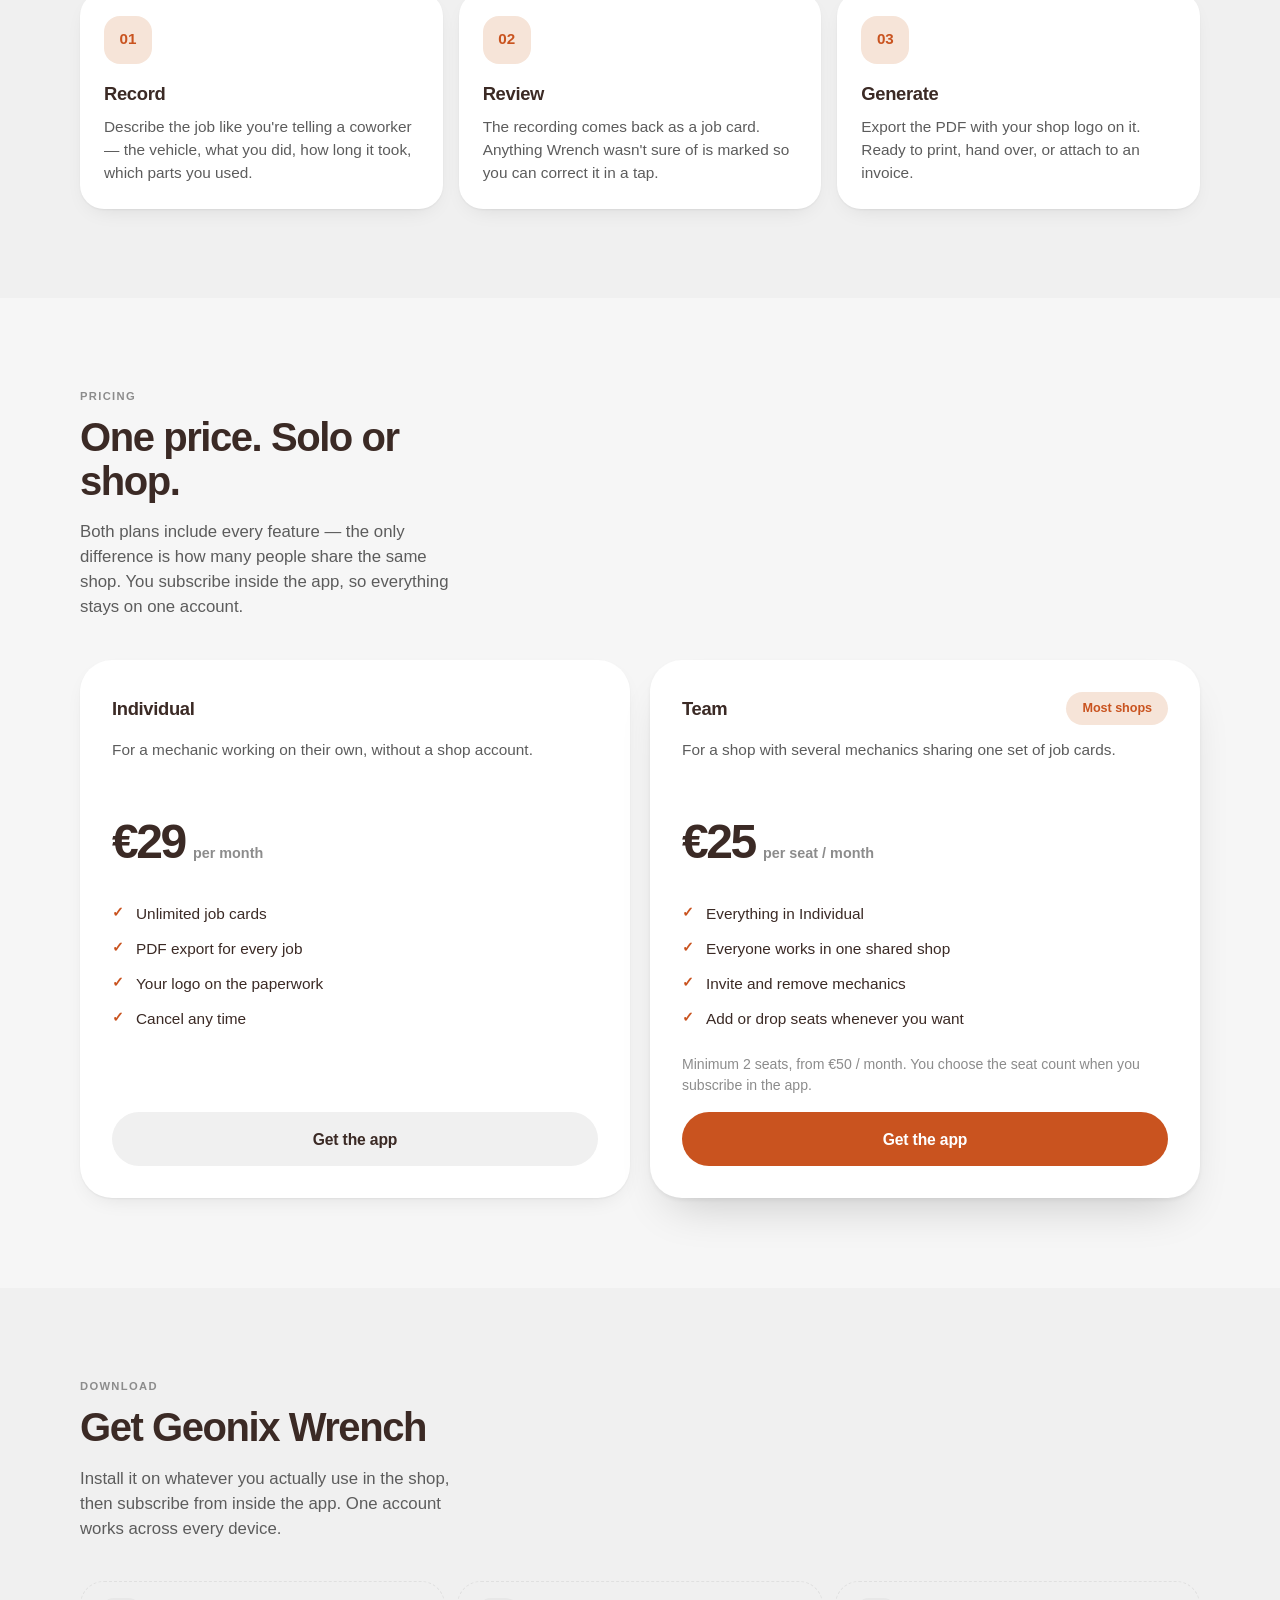
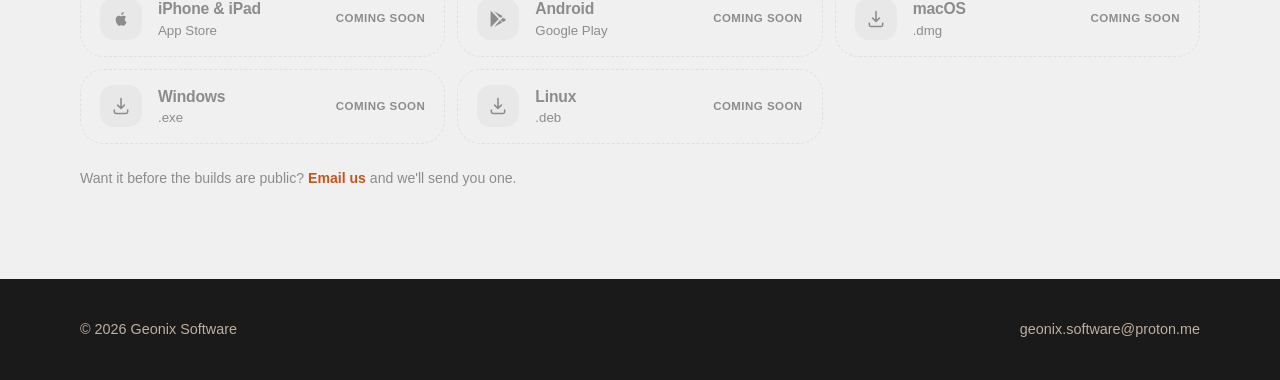
==== commit db19523f: "Rebuild the site on the block-and-sheet layout The pages were a flat light canvas with cards floatin" ====
--- a/geonix_wrench.html
+++ b/geonix_wrench.html
@@ -5,32 +5,34 @@
 <meta name="viewport" content="width=device-width, initial-scale=1.0" />
 <title>Geonix Wrench — job cards from a voice note</title>
 <meta name="description" content="Record a voice note at the car and get back a job card with the vehicle, labor hours, parts, and anything worth double-checking before you invoice." />
+<meta name="theme-color" content="#1a1a1a" />
 <link rel="icon" href="data:," />
 <link rel="stylesheet" href="assets/site.css" />
 </head>
 <body>
 
+<!-- ══ block: header + hero ══════════════════════════════════════════════
+     Both sit on the near-black block. The logos are the white-text lockups
+     unconditionally — the block is dark in light mode too, so the old
+     prefers-color-scheme <picture> switch would have put a black mark on a
+     dark bar. -->
+
 <header class="site-header">
   <div class="shell">
     <div class="brand-pair">
       <a href="geonix_wrench.html" class="brand" aria-label="Geonix Wrench">
-        <picture>
-          <source srcset="assets/geonix_wrench_logo_light.svg" media="(prefers-color-scheme: dark)" />
-          <img src="assets/geonix_wrench_logo.svg" alt="Geonix Wrench" class="brand-wrench" />
-        </picture>
+        <img src="assets/geonix_wrench_logo_light.svg" alt="Geonix Wrench" class="brand-wrench" />
       </a>
       <span class="brand-divider" aria-hidden="true"></span>
       <a href="index.html" class="brand" aria-label="Geonix Software home">
-        <picture>
-          <source srcset="assets/geonix_logo_light.svg" media="(prefers-color-scheme: dark)" />
-          <img src="assets/geonix_logo.svg" alt="Geonix" class="brand-geonix" />
-        </picture>
+        <img src="assets/geonix_logo_light.svg" alt="Geonix" class="brand-geonix" />
       </a>
     </div>
     <nav class="nav">
       <a href="index.html" class="nav-hide">Home</a>
       <a href="geonix_wrench.html" class="current nav-hide">Geonix Wrench</a>
       <a href="#how-it-works" class="nav-hide">How it works</a>
+      <a href="#pricing" class="nav-hide">Pricing</a>
       <a href="#download" class="btn btn-primary btn-sm">Download</a>
     </nav>
   </div>
@@ -39,6 +41,7 @@
 <section class="hero">
   <div class="shell hero-grid">
     <div>
+      <span class="eyebrow eyebrow-on-block">For repair shops</span>
       <h1>Talk through the job. Get a finished job card.</h1>
       <p class="lede">
         Record a voice note while you're still standing at the car. Wrench turns it into a job
@@ -47,47 +50,70 @@
       </p>
       <div class="hero-actions">
         <a href="#download" class="btn btn-primary">Download the app</a>
-        <a href="#how-it-works" class="btn btn-tonal">How it works</a>
+        <a href="#how-it-works" class="btn btn-on-block">How it works</a>
       </div>
       <p class="hero-note">macOS, Windows, Linux, iPhone and Android.</p>
     </div>
 
-    <div class="jobcard">
-      <div class="jobcard-top">
-        <span class="jobcard-id">Job card #128</span>
-        <span class="jobcard-id">11 Aug 2026</span>
-      </div>
-
-      <div class="jobcard-row">
-        <p class="jobcard-label">Vehicle</p>
-        <p class="jobcard-value">2018 Volkswagen Golf</p>
-      </div>
-
-      <div class="jobcard-row">
-        <p class="jobcard-label">Work performed</p>
-        <p class="jobcard-value">
-          Routine oil change. Replaced oil filter, refilled with 5W synthetic.
-        </p>
-      </div>
-
-      <div class="jobcard-row">
-        <p class="jobcard-label">Line items</p>
-        <div class="jobcard-line"><span>Labor</span><span>0.75 hrs · €63.75</span></div>
-        <div class="jobcard-line"><span>Oil filter</span><span>1 · price to add</span></div>
-        <div class="jobcard-line"><span>5W synthetic oil</span><span>5 L · price to add</span></div>
-      </div>
-
-      <div class="flag">
-        <span aria-hidden="true">!</span>
-        <span>You said 4.5 litres, itemised 5. Worth a check before you invoice.</span>
-      </div>
-    </div>
-  </div>
-</section>
-
-<section id="info" class="section section-muted">
+    <!-- Layered composition rather than one flat rectangle: the two floating
+         chips are what stop this reading as a screenshot placeholder. -->
+    <div class="mock-stack">
+      <div class="mock-float mock-float-tr">
+        <span style="background:var(--accent-soft);color:var(--accent)" aria-hidden="true">
+          <svg viewBox="0 0 24 24" fill="none" stroke="currentColor" stroke-width="2.2" stroke-linecap="round"><rect x="9" y="3" width="6" height="11" rx="3"/><path d="M5 11a7 7 0 0 0 14 0M12 18v3"/></svg>
+        </span>
+        <span>0:41 of voice</span>
+      </div>
+
+      <div class="jobcard">
+        <div class="jobcard-top">
+          <span class="jobcard-id">Job card #128</span>
+          <span class="jobcard-id">11 Aug 2026</span>
+        </div>
+
+        <div class="jobcard-row">
+          <p class="jobcard-label">Vehicle</p>
+          <p class="jobcard-value">2018 Volkswagen Golf</p>
+        </div>
+
+        <div class="jobcard-row">
+          <p class="jobcard-label">Work performed</p>
+          <p class="jobcard-value">
+            Routine oil change. Replaced oil filter, refilled with 5W synthetic.
+          </p>
+        </div>
+
+        <div class="jobcard-row">
+          <p class="jobcard-label">Line items</p>
+          <div class="jobcard-line"><span>Labor</span><span>0.75 hrs · €63.75</span></div>
+          <div class="jobcard-line"><span>Oil filter</span><span>1 · price to add</span></div>
+          <div class="jobcard-line"><span>5W synthetic oil</span><span>5 L · price to add</span></div>
+        </div>
+
+        <div class="flag">
+          <span aria-hidden="true">!</span>
+          <span>You said 4.5 litres, itemised 5. Worth a check before you invoice.</span>
+        </div>
+      </div>
+
+      <div class="mock-float mock-float-bl">
+        <span style="background:var(--success-soft);color:var(--success)" aria-hidden="true">
+          <svg viewBox="0 0 24 24" fill="none" stroke="currentColor" stroke-width="2.4" stroke-linecap="round" stroke-linejoin="round"><path d="m4 12.5 5 5L20 7"/></svg>
+        </span>
+        <span>PDF ready</span>
+      </div>
+    </div>
+  </div>
+</section>
+
+<!-- ══ sheet: everything below the block ═════════════════════════════════ -->
+
+<main class="sheet">
+
+<section id="info" class="section">
   <div class="shell">
     <div class="section-head">
+      <span class="eyebrow">The problem</span>
       <h2>Written up while the job is still fresh</h2>
       <p>
         Most job cards get filled in from memory at the end of a long day. A part here, an extra
@@ -97,17 +123,17 @@
 
     <div class="grid grid-3">
       <div class="card">
-        <span class="card-icon" aria-hidden="true"><svg viewBox="0 0 24 24" fill="none" stroke="currentColor" stroke-width="1.8" stroke-linecap="round"><rect x="9" y="3" width="6" height="11" rx="3"/><path d="M5 11a7 7 0 0 0 14 0M12 18v3"/></svg></span>
+        <span class="icon-tile icon-tile-accent" aria-hidden="true"><svg viewBox="0 0 24 24" fill="none" stroke="currentColor" stroke-width="1.9" stroke-linecap="round"><rect x="9" y="3" width="6" height="11" rx="3"/><path d="M5 11a7 7 0 0 0 14 0M12 18v3"/></svg></span>
         <h3>Voice in, job card out</h3>
         <p>Describe the vehicle, the work and the parts out loud. That's the whole input.</p>
       </div>
       <div class="card">
-        <span class="card-icon" aria-hidden="true"><svg viewBox="0 0 24 24" fill="none" stroke="currentColor" stroke-width="1.8" stroke-linecap="round"><path d="M12 8v5"/><circle cx="12" cy="16.5" r="1" fill="currentColor" stroke="none"/><path d="M10.3 3.9 2.6 17a2 2 0 0 0 1.7 3h15.4a2 2 0 0 0 1.7-3L13.7 3.9a2 2 0 0 0-3.4 0Z"/></svg></span>
+        <span class="icon-tile" aria-hidden="true"><svg viewBox="0 0 24 24" fill="none" stroke="currentColor" stroke-width="1.9" stroke-linecap="round"><path d="M12 8v5"/><circle cx="12" cy="16.5" r="1" fill="currentColor" stroke="none"/><path d="M10.3 3.9 2.6 17a2 2 0 0 0 1.7 3h15.4a2 2 0 0 0 1.7-3L13.7 3.9a2 2 0 0 0-3.4 0Z"/></svg></span>
         <h3>Nothing quietly guessed</h3>
         <p>An unclear model, quantity or part name gets flagged for you — never invented.</p>
       </div>
       <div class="card">
-        <span class="card-icon" aria-hidden="true"><svg viewBox="0 0 24 24" fill="none" stroke="currentColor" stroke-width="1.8" stroke-linecap="round" stroke-linejoin="round"><path d="m3 7 2 2 3.5-3.5M3 16l2 2 3.5-3.5M13 7.5h8M13 16.5h8"/></svg></span>
+        <span class="icon-tile" aria-hidden="true"><svg viewBox="0 0 24 24" fill="none" stroke="currentColor" stroke-width="1.9" stroke-linecap="round" stroke-linejoin="round"><path d="m3 7 2 2 3.5-3.5M3 16l2 2 3.5-3.5M13 7.5h8M13 16.5h8"/></svg></span>
         <h3>Catches what gets missed</h3>
         <p>Parts mentioned in passing but never itemised are called out before you invoice.</p>
       </div>
@@ -115,9 +141,10 @@
   </div>
 </section>
 
-<section id="how-it-works" class="section">
+<section id="how-it-works" class="section section-muted">
   <div class="shell">
     <div class="section-head">
+      <span class="eyebrow">How it works</span>
       <h2>Three steps, start to finish</h2>
     </div>
 
@@ -147,9 +174,10 @@
   </div>
 </section>
 
-<section id="pricing" class="section section-muted">
+<section id="pricing" class="section">
   <div class="shell">
     <div class="section-head">
+      <span class="eyebrow">Pricing</span>
       <h2>One price. Solo or shop.</h2>
       <p>
         Both plans include every feature — the only difference is how many people share the same
@@ -184,6 +212,7 @@
       <div class="plan plan-featured">
         <div class="plan-head">
           <h3>Team</h3>
+          <span class="chip chip-accent">Most shops</span>
         </div>
         <p class="plan-sub">For a shop with several mechanics sharing one set of job cards.</p>
 
@@ -211,9 +240,10 @@
   </div>
 </section>
 
-<section id="download" class="section">
+<section id="download" class="section section-muted">
   <div class="shell">
     <div class="section-head">
+      <span class="eyebrow">Download</span>
       <h2>Get Geonix Wrench</h2>
       <p>
         Install it on whatever you actually use in the shop, then subscribe from inside the app.
@@ -258,7 +288,7 @@
 
       <span class="dl" aria-disabled="true">
         <span class="dl-icon" aria-hidden="true">
-          <svg viewBox="0 0 24 24" fill="none" stroke="currentColor" stroke-width="1.8" stroke-linecap="round" stroke-linejoin="round"><path d="M12 3v12m0 0 4-4m-4 4-4-4M4 17v2a2 2 0 0 0 2 2h12a2 2 0 0 0 2-2v-2"/></svg>
+          <svg viewBox="0 0 24 24" fill="none" stroke="currentColor" stroke-width="1.9" stroke-linecap="round" stroke-linejoin="round"><path d="M12 3v12m0 0 4-4m-4 4-4-4M4 17v2a2 2 0 0 0 2 2h12a2 2 0 0 0 2-2v-2"/></svg>
         </span>
         <span class="dl-text">
           <strong>macOS</strong>
@@ -269,7 +299,7 @@
 
       <span class="dl" aria-disabled="true">
         <span class="dl-icon" aria-hidden="true">
-          <svg viewBox="0 0 24 24" fill="none" stroke="currentColor" stroke-width="1.8" stroke-linecap="round" stroke-linejoin="round"><path d="M12 3v12m0 0 4-4m-4 4-4-4M4 17v2a2 2 0 0 0 2 2h12a2 2 0 0 0 2-2v-2"/></svg>
+          <svg viewBox="0 0 24 24" fill="none" stroke="currentColor" stroke-width="1.9" stroke-linecap="round" stroke-linejoin="round"><path d="M12 3v12m0 0 4-4m-4 4-4-4M4 17v2a2 2 0 0 0 2 2h12a2 2 0 0 0 2-2v-2"/></svg>
         </span>
         <span class="dl-text">
           <strong>Windows</strong>
@@ -280,7 +310,7 @@
 
       <span class="dl" aria-disabled="true">
         <span class="dl-icon" aria-hidden="true">
-          <svg viewBox="0 0 24 24" fill="none" stroke="currentColor" stroke-width="1.8" stroke-linecap="round" stroke-linejoin="round"><path d="M12 3v12m0 0 4-4m-4 4-4-4M4 17v2a2 2 0 0 0 2 2h12a2 2 0 0 0 2-2v-2"/></svg>
+          <svg viewBox="0 0 24 24" fill="none" stroke="currentColor" stroke-width="1.9" stroke-linecap="round" stroke-linejoin="round"><path d="M12 3v12m0 0 4-4m-4 4-4-4M4 17v2a2 2 0 0 0 2 2h12a2 2 0 0 0 2-2v-2"/></svg>
         </span>
         <span class="dl-text">
           <strong>Linux</strong>
@@ -292,12 +322,14 @@
 
     <p class="fine" style="margin-top:var(--s6)">
       Want it before the builds are public?
-      <a href="mailto:geonix.software@proton.me" style="color:var(--accent);font-weight:600">Email us</a>
+      <a href="mailto:geonix.software@proton.me" style="color:var(--accent);font-weight:700">Email us</a>
       and we'll send you one.
     </p>
   </div>
 </section>
 
+</main>
+
 <footer class="site-footer">
   <div class="shell">
     <p>&copy; 2026 Geonix Software</p>
--- a/assets/site.css
+++ b/assets/site.css
@@ -1,39 +1,65 @@
 /* Geonix Software — site styles.
-   Same design system as the app (lib/core/theme): tonal surfaces instead of
-   drawn borders, one rounding scale, one soft shadow, two muted ink tones. */
+
+   Same design system as the app (lib/core/theme). Three ideas carry it:
+
+   * **Block and sheet.** The page opens on a near-black block that holds the
+     header and the headline; the content rides underneath it on a light sheet
+     with a hard top radius. Sections are then tone-blocked rather than ruled
+     off.
+   * **Backgrounds are neutral.** Canvas, surfaces and the block are black /
+     grey / white, so no large area carries hue.
+   * **Details carry the colour.** Headings, buttons, icon tiles and chips
+     come from the "Mellow Espresso / Soft Ecru" ramp:
+       #3B2A25 deep espresso · #6F4C3E mellow espresso · #BFAFA0 taupe
+       #EAE1D6 soft ecru     · #C9531F burnt orange
+*/
 
 /* ---------------------------------------------------------------- tokens */
 
 :root {
-  /* Surfaces step by tone, not by outline. */
-  --canvas: #faf9f7;
+  --canvas: #f6f6f6;
   --surface: #ffffff;
-  --muted: #f3f1ed;
-  --sunken: #efede8;
-  --hairline: #e9e6e1;
-
-  --ink: #1b1a18;
-  --ink-2: #6b655d;
-  --ink-3: #9b958c;
+  --muted: #f0f0f0;
+  --sunken: #e8e8e8;
+  --hairline: #e0e0e0;
+
+  /* Headings are espresso; running copy is neutral grey. */
+  --ink: #3b2a25;
+  --ink-2: #5c5c5c;
+  --ink-3: #8c8c8c;
 
   --accent: #c9531f;
-  --accent-hover: #b1471a;
-  --accent-soft: #faede5;
+  --accent-hover: #b0471a;
+  --accent-soft: #f6e4d8;
   --on-accent: #ffffff;
 
-  --success: #2c7a57;
-  --success-soft: #e7f1ec;
-  --danger: #b63a2e;
-  --danger-soft: #faeae8;
+  --secondary: #6f4c3e;
+  --secondary-soft: #ede4de;
+
+  /* The full-bleed block. Neutral near-black, so the espresso and orange
+     details sitting on it are the only colour in view. */
+  --block: #1a1a1a;
+  --block-raised: #262626;
+  --on-block: #fafafa;
+  /* Taupe — the one warm detail on the neutral block. */
+  --on-block-muted: #bfafa0;
+
+  --success: #3e7a5c;
+  --success-soft: #e4efe9;
+  --danger: #a83e2c;
+  --danger-soft: #f7e5e1;
 
   /* One shadow, two layers: contact + ambient. No heavy drops anywhere. */
-  --shadow: 0 1px 2px rgba(27, 26, 24, 0.05), 0 8px 24px -12px rgba(27, 26, 24, 0.12);
-  --shadow-lg: 0 2px 4px rgba(27, 26, 24, 0.05), 0 24px 48px -20px rgba(27, 26, 24, 0.18);
-
-  --r-sm: 10px;
-  --r-md: 14px;
-  --r-lg: 20px;
-  --r-xl: 26px;
+  --shadow: 0 1px 2px rgba(0, 0, 0, 0.05), 0 8px 24px -12px rgba(0, 0, 0, 0.14);
+  --shadow-lg: 0 2px 4px rgba(0, 0, 0, 0.06), 0 24px 48px -20px rgba(0, 0, 0, 0.2);
+  --shadow-float: 0 4px 8px rgba(0, 0, 0, 0.06), 0 40px 80px -32px rgba(0, 0, 0, 0.28);
+
+  --r-sm: 12px;
+  --r-md: 18px;
+  --r-lg: 24px;
+  --r-xl: 32px;
+  --r-sheet: 40px;
+  --r-pill: 999px;
 
   /* 4-point spacing scale, mirroring AppTheme. */
   --s1: 4px;
@@ -45,55 +71,52 @@
   --s8: 32px;
   --s10: 40px;
   --s12: 56px;
-
-  --shell: min(1080px, 100% - 2.5rem);
+  --s16: 72px;
+
+  --shell: min(1120px, 100% - 2.5rem);
   --font: -apple-system, BlinkMacSystemFont, "Segoe UI", Roboto, "Helvetica Neue", Arial,
     sans-serif;
-
-  --header-bg: rgba(250, 249, 247, 0.85);
-  --scrim: rgba(27, 26, 24, 0.32);
 }
 
 /* Dark mode. Same values as AppPalette.dark in the app, so the two surfaces
    stay in step. Only the tokens are redefined — no component rules change. */
 @media (prefers-color-scheme: dark) {
   :root {
-    --canvas: #141317;
-    --surface: #1d1c21;
-    --muted: #26252b;
-    --sunken: #2b2a31;
-    --hairline: #302f37;
-
-    --ink: #f4f2ef;
-    --ink-2: #a8a3ad;
-    --ink-3: #77727e;
+    --canvas: #121212;
+    --surface: #1c1c1c;
+    --muted: #262626;
+    --sunken: #303030;
+    --hairline: #343434;
+
+    --ink: #f5f3f1;
+    --ink-2: #ababab;
+    --ink-3: #757575;
 
     /* Lifted accent: the light-mode orange does not carry enough contrast
        against a dark surface. */
-    --accent: #ec7440;
-    --accent-hover: #f28a5d;
-    --accent-soft: #33241c;
-    --on-accent: #1b1008;
-
-    --success: #5fbb8c;
-    --success-soft: #1d2a24;
-    --danger: #e87a6c;
-    --danger-soft: #2e1f1d;
-
-    --shadow: 0 1px 2px rgba(0, 0, 0, 0.4), 0 8px 24px -12px rgba(0, 0, 0, 0.6);
-    --shadow-lg: 0 2px 4px rgba(0, 0, 0, 0.4), 0 24px 48px -20px rgba(0, 0, 0, 0.7);
-
-    --header-bg: rgba(20, 19, 23, 0.85);
-    --scrim: rgba(0, 0, 0, 0.55);
-  }
-
-  /* The accent ring on the featured plan needs the lifted orange too. */
-  .plan-featured {
-    box-shadow: var(--shadow-lg), inset 0 0 0 1.5px rgba(236, 116, 64, 0.4);
-  }
-
-  /* .flag deliberately NOT overridden here: it sits on the white PDF mock,
-     which stays light in dark mode. */
+    --accent: #e07e4a;
+    --accent-hover: #ec9264;
+    --accent-soft: #33231a;
+    --on-accent: #241209;
+
+    --secondary: #bfafa0;
+    --secondary-soft: #2b2521;
+
+    /* Deeper than --canvas, so the sheet still reads as lifted *off* the
+       block. Matching the block to the surface tone instead sank the sheet
+       into it and lost the whole block/sheet split in dark mode. */
+    --block: #000000;
+    --block-raised: #1a1a1a;
+
+    --success: #6bb58a;
+    --success-soft: #1b2a22;
+    --danger: #e08a76;
+    --danger-soft: #2e1d1b;
+
+    --shadow: 0 1px 2px rgba(0, 0, 0, 0.5), 0 8px 24px -12px rgba(0, 0, 0, 0.7);
+    --shadow-lg: 0 2px 4px rgba(0, 0, 0, 0.5), 0 24px 48px -20px rgba(0, 0, 0, 0.8);
+    --shadow-float: 0 4px 8px rgba(0, 0, 0, 0.5), 0 40px 80px -32px rgba(0, 0, 0, 0.9);
+  }
 }
 
 /* ----------------------------------------------------------------- reset */
@@ -111,7 +134,9 @@
 
 body {
   margin: 0;
-  background: var(--canvas);
+  /* The page background IS the block: the sheet is a rounded panel laid on
+     top of it, so the near-black shows at the top and behind the footer. */
+  background: var(--block);
   color: var(--ink);
   font-family: var(--font);
   font-size: 16px;
@@ -147,29 +172,30 @@
 h4 {
   margin: 0;
   color: var(--ink);
-  line-height: 1.18;
-  letter-spacing: -0.022em;
+  line-height: 1.08;
+  letter-spacing: -0.03em;
+  font-weight: 800;
+}
+
+h1 {
+  font-size: clamp(2.4rem, 5.4vw, 3.9rem);
+  letter-spacing: -0.042em;
+}
+
+h2 {
+  font-size: clamp(1.75rem, 3.4vw, 2.5rem);
+  letter-spacing: -0.036em;
+}
+
+h3 {
+  font-size: 1.15rem;
   font-weight: 700;
-}
-
-h1 {
-  font-size: clamp(2.1rem, 4.6vw, 3.15rem);
-  letter-spacing: -0.032em;
-}
-
-h2 {
-  font-size: clamp(1.6rem, 3vw, 2.1rem);
-  letter-spacing: -0.028em;
-}
-
-h3 {
-  font-size: 1.125rem;
-  letter-spacing: -0.014em;
+  letter-spacing: -0.018em;
 }
 
 :focus-visible {
   outline: 2px solid var(--accent);
-  outline-offset: 2px;
+  outline-offset: 3px;
   border-radius: var(--r-sm);
 }
 
@@ -180,8 +206,16 @@
   margin-inline: auto;
 }
 
+/* The light panel the whole page body sits on. */
+.sheet {
+  background: var(--canvas);
+  border-radius: var(--r-sheet) var(--r-sheet) 0 0;
+  position: relative;
+  z-index: 1;
+}
+
 .section {
-  padding-block: clamp(3.5rem, 7vw, 5.5rem);
+  padding-block: clamp(3.5rem, 7vw, 6rem);
 }
 
 /* Alternating tone replaces the hairline rules that used to divide sections. */
@@ -190,20 +224,35 @@
 }
 
 .section-head {
-  max-width: 46ch;
+  max-width: 44ch;
   margin-bottom: var(--s10);
 }
 
 .section-head p {
-  margin-top: var(--s3);
+  margin-top: var(--s4);
   color: var(--ink-2);
-  font-size: 1.02rem;
+  font-size: 1.05rem;
+}
+
+/* Small uppercase label above a heading. The one place tracking opens up. */
+.eyebrow {
+  display: block;
+  font-size: 0.7rem;
+  font-weight: 800;
+  letter-spacing: 0.12em;
+  text-transform: uppercase;
+  color: var(--ink-3);
+  margin-bottom: var(--s3);
+}
+
+.eyebrow-on-block {
+  color: var(--on-block-muted);
 }
 
 .lede {
   color: var(--ink-2);
-  font-size: clamp(1.02rem, 1.5vw, 1.14rem);
-  max-width: 54ch;
+  font-size: clamp(1.05rem, 1.5vw, 1.18rem);
+  max-width: 52ch;
 }
 
 .muted {
@@ -212,17 +261,13 @@
 
 .fine {
   color: var(--ink-3);
-  font-size: 0.87rem;
-}
-
-/* ---------------------------------------------------------------- header */
+  font-size: 0.88rem;
+}
+
+/* ---------------------------------------------------- header (on block) */
 
 .site-header {
-  position: sticky;
-  top: 0;
-  z-index: 50;
-  background: var(--header-bg);
-  backdrop-filter: saturate(180%) blur(12px);
+  background: var(--block);
 }
 
 .site-header .shell {
@@ -230,7 +275,8 @@
   align-items: center;
   justify-content: space-between;
   gap: var(--s5);
-  height: 64px;
+  min-height: 76px;
+  padding-block: var(--s3);
 }
 
 /* The two marks have different aspect ratios (the Wrench lockup carries a
@@ -252,11 +298,11 @@
 }
 
 .brand-wrench {
-  height: 26px;
+  height: 31px;
 }
 
 .brand-geonix {
-  height: 17px;
+  height: 20px;
 }
 
 .brand-pair {
@@ -268,16 +314,43 @@
 
 .brand-divider {
   width: 1px;
-  height: 22px;
-  background: var(--hairline);
+  height: 26px;
+  background: rgba(255, 255, 255, 0.18);
   flex: none;
 }
 
-/* On a narrow screen the company mark yields to the product it belongs to. */
-@media (max-width: 480px) {
-  .brand-divider,
-  .brand-pair .brand-geonix {
-    display: none;
+/* Both marks stay on phones. They are scaled down instead of one being
+   dropped, because at 320px the full-size pair plus the Download button
+   overruns the header. */
+@media (max-width: 560px) {
+  .brand-pair {
+    gap: var(--s3);
+  }
+
+  .brand-wrench {
+    height: 25px;
+  }
+
+  .brand-geonix {
+    height: 17px;
+  }
+
+  .brand-divider {
+    height: 20px;
+  }
+}
+
+@media (max-width: 360px) {
+  .brand-pair {
+    gap: var(--s2);
+  }
+
+  .brand-wrench {
+    height: 22px;
+  }
+
+  .brand-geonix {
+    height: 14px;
   }
 }
 
@@ -285,13 +358,14 @@
   display: flex;
   align-items: center;
   gap: var(--s6);
-  font-size: 0.925rem;
-  color: var(--ink-2);
+  font-size: 0.93rem;
+  font-weight: 600;
+  color: var(--on-block-muted);
 }
 
 /* :not(.btn) matters. `.nav a` (0,1,1) outranks `.btn`/`.btn-sm` (0,1,0), so
    without it this rule zeroed the button's horizontal padding and its label
-   spilled outside the pill — and the hover rule repainted its text dark. */
+   spilled outside the pill — and the hover rule repainted its text. */
 .nav a:not(.btn) {
   padding: var(--s2) 0;
   transition: color 0.15s ease;
@@ -299,10 +373,10 @@
 
 .nav a:not(.btn):hover,
 .nav a:not(.btn).current {
-  color: var(--ink);
-}
-
-@media (max-width: 640px) {
+  color: var(--on-block);
+}
+
+@media (max-width: 700px) {
   .nav-hide {
     display: none;
   }
@@ -315,16 +389,16 @@
   align-items: center;
   justify-content: center;
   gap: var(--s2);
-  min-height: 46px;
-  padding: 0 var(--s6);
+  min-height: 54px;
+  padding: 0 var(--s8);
   border: 0;
-  border-radius: var(--r-md);
-  font-size: 0.95rem;
-  font-weight: 600;
-  letter-spacing: -0.005em;
+  border-radius: var(--r-pill);
+  font-size: 0.98rem;
+  font-weight: 700;
+  letter-spacing: -0.01em;
   cursor: pointer;
   white-space: nowrap;
-  transition: background-color 0.15s ease, color 0.15s ease, transform 0.1s ease;
+  transition: background-color 0.15s ease, color 0.15s ease, transform 0.12s ease;
 }
 
 .btn:active:not(:disabled) {
@@ -367,10 +441,20 @@
   background: var(--sunken);
 }
 
+/* A tonal button sitting on the espresso block. */
+.btn-on-block {
+  background: rgba(255, 255, 255, 0.1);
+  color: var(--on-block);
+}
+
+.btn-on-block:hover:not(:disabled) {
+  background: rgba(255, 255, 255, 0.18);
+}
+
 .btn-sm {
-  min-height: 38px;
-  padding: 0 var(--s4);
-  font-size: 0.875rem;
+  min-height: 42px;
+  padding: 0 var(--s5);
+  font-size: 0.88rem;
 }
 
 .btn-block {
@@ -383,17 +467,65 @@
   cursor: not-allowed;
 }
 
-/* Bare icon rather than a tinted rounded chip — the badge was decoration and
-   read as boilerplate. */
-.card-icon {
-  display: block;
-  color: var(--accent);
-  margin-bottom: var(--s4);
-}
-
-.card-icon svg {
+/* ------------------------------------------------------------ icon tiles */
+
+/* Rounded-square tile, lifted from the reference grids. Espresso-toned by
+   default so a row of them reads as information, not as three CTAs. */
+.icon-tile {
+  display: grid;
+  place-items: center;
+  width: 48px;
+  height: 48px;
+  border-radius: 16px;
+  background: var(--secondary-soft);
+  color: var(--secondary);
+  margin-bottom: var(--s5);
+  flex: none;
+}
+
+.icon-tile svg {
   width: 22px;
   height: 22px;
+}
+
+.icon-tile-accent {
+  background: var(--accent-soft);
+  color: var(--accent);
+}
+
+/* ----------------------------------------------------------------- chips */
+
+.chip {
+  display: inline-flex;
+  align-items: center;
+  gap: var(--s2);
+  padding: 7px var(--s4);
+  border-radius: var(--r-pill);
+  background: var(--muted);
+  color: var(--ink-2);
+  font-size: 0.79rem;
+  font-weight: 700;
+  letter-spacing: -0.005em;
+  white-space: nowrap;
+}
+
+.chip-accent {
+  background: var(--accent-soft);
+  color: var(--accent);
+}
+
+.chip-on-block {
+  background: rgba(255, 255, 255, 0.1);
+  color: var(--on-block);
+}
+
+.chip-dot::before {
+  content: "";
+  width: 7px;
+  height: 7px;
+  border-radius: 50%;
+  background: currentColor;
+  flex: none;
 }
 
 /* ----------------------------------------------------------------- cards */
@@ -406,9 +538,9 @@
 }
 
 .card h3 + p {
-  margin-top: var(--s2);
+  margin-top: var(--s3);
   color: var(--ink-2);
-  font-size: 0.94rem;
+  font-size: 0.96rem;
 }
 
 .grid {
@@ -426,27 +558,53 @@
   }
 }
 
+/* The one product card on the home page. Previously inline-styled, which
+   outranked the mobile padding rule and left it inset deeper than every other
+   card on the page. */
+.product-card {
+  display: flex;
+  flex-wrap: wrap;
+  gap: var(--s6);
+  align-items: center;
+  justify-content: space-between;
+  padding: var(--s8);
+  border-radius: var(--r-xl);
+}
+
+.product-card-body {
+  flex: 1 1 20rem;
+  min-width: 0;
+}
+
 /* ------------------------------------------------------------------ hero */
 
+/* Lives on the block, so its type is ecru rather than ink. */
 .hero {
-  padding-block: clamp(3rem, 6vw, 5rem) clamp(3.5rem, 7vw, 5.5rem);
+  background: var(--block);
+  padding-block: clamp(2.5rem, 5vw, 4rem) clamp(4rem, 8vw, 7rem);
+  color: var(--on-block);
+}
+
+.hero h1 {
+  color: var(--on-block);
+}
+
+.hero .lede {
+  color: var(--on-block-muted);
+  margin-top: var(--s6);
 }
 
 .hero-grid {
   display: grid;
-  gap: clamp(2.5rem, 5vw, 4rem);
+  gap: clamp(3rem, 6vw, 4.5rem);
   grid-template-columns: 1fr;
   align-items: center;
 }
 
-@media (min-width: 940px) {
+@media (min-width: 960px) {
   .hero-grid {
-    grid-template-columns: 1.05fr 0.95fr;
-  }
-}
-
-.hero .lede {
-  margin-top: var(--s5);
+    grid-template-columns: 1.02fr 0.98fr;
+  }
 }
 
 .hero-actions {
@@ -457,33 +615,119 @@
 }
 
 .hero-note {
-  margin-top: var(--s5);
-  color: var(--ink-3);
-  font-size: 0.87rem;
-}
-
-/* --------------------------------------------------------------- jobcard */
+  margin-top: var(--s6);
+  color: var(--on-block-muted);
+  font-size: 0.88rem;
+}
+
+/* The sheet's rounded top overlaps the block it sits on. */
+.hero + .sheet,
+.hero-plain + .sheet {
+  margin-top: calc(var(--r-sheet) * -1);
+}
+
+/* Centred hero for the home page — no mockup beside it. */
+.hero-plain {
+  background: var(--block);
+  color: var(--on-block);
+  padding-block: clamp(3rem, 6vw, 5rem) clamp(4.5rem, 9vw, 8rem);
+}
+
+.hero-plain h1 {
+  color: var(--on-block);
+}
+
+.hero-plain .lede {
+  color: var(--on-block-muted);
+  margin-top: var(--s6);
+}
+
+/* --------------------------------------------------- job card mock stack */
+
+/* A small layered composition rather than one flat card: the reference hero
+   stacks its artwork, and a single centred rectangle beside a headline reads
+   as a placeholder. */
+.mock-stack {
+  position: relative;
+  padding-bottom: var(--s10);
+}
+
+.mock-float {
+  position: absolute;
+  z-index: 2;
+  display: flex;
+  align-items: center;
+  gap: var(--s3);
+  padding: var(--s3) var(--s5);
+  background: var(--surface);
+  border-radius: var(--r-md);
+  box-shadow: var(--shadow-float);
+  font-size: 0.84rem;
+  font-weight: 700;
+  color: var(--ink);
+  white-space: nowrap;
+}
+
+.mock-float span:first-child {
+  display: grid;
+  place-items: center;
+  width: 28px;
+  height: 28px;
+  border-radius: 9px;
+  flex: none;
+}
+
+.mock-float svg {
+  width: 15px;
+  height: 15px;
+}
+
+.mock-float-tr {
+  top: calc(var(--s6) * -1);
+  right: calc(var(--s5) * -1);
+}
+
+.mock-float-bl {
+  bottom: 0;
+  left: calc(var(--s5) * -1);
+}
+
+/* Off-canvas on a phone, where there is no side margin to float into. */
+@media (max-width: 680px) {
+  .mock-float-tr {
+    right: 0;
+    top: calc(var(--s5) * -1);
+  }
+
+  .mock-float-bl {
+    left: 0;
+  }
+
+  .mock-float {
+    font-size: 0.78rem;
+    padding: var(--s2) var(--s4);
+  }
+}
+
+/* --------------------------------------------------------- job card demo */
 
 /* Deliberately theme-independent: this is a mock of the generated PDF, and the
    PDF is white paper with a navy accent (BRAND_COLOR in pdf_generator.py).
    It used to follow --surface, so in dark mode it showed as a black "PDF". */
 .jobcard {
   --paper: #ffffff;
-  --paper-ink: #1b1a18;
-  --paper-ink-2: #6b655d;
-  --paper-ink-3: #9b958c;
-  --paper-line: #e8e5e0;
+  --paper-ink: #3b2a25;
+  --paper-ink-2: #5c5c5c;
+  --paper-ink-3: #8c8c8c;
+  --paper-line: #ebebeb;
   --paper-navy: #1f3a5f;
-}
-
-/* --------------------------------------------------------- job card demo */
-
-.jobcard {
+
+  position: relative;
   background: var(--paper);
   color: var(--paper-ink);
   border-radius: var(--r-xl);
   padding: var(--s6);
-  box-shadow: var(--shadow-lg);
+  box-shadow: var(--shadow-float);
 }
 
 .jobcard-top {
@@ -496,7 +740,8 @@
 }
 
 .jobcard-id {
-  font-size: 0.8rem;
+  font-size: 0.78rem;
+  font-weight: 600;
   color: var(--paper-ink-3);
 }
 
@@ -510,16 +755,16 @@
 }
 
 .jobcard-label {
-  font-size: 0.72rem;
-  font-weight: 700;
-  letter-spacing: 0.06em;
+  font-size: 0.68rem;
+  font-weight: 800;
+  letter-spacing: 0.12em;
   text-transform: uppercase;
   color: var(--paper-navy);
-  margin-bottom: var(--s1);
+  margin-bottom: var(--s2);
 }
 
 .jobcard-value {
-  font-size: 0.95rem;
+  font-size: 0.96rem;
   color: var(--paper-ink);
 }
 
@@ -539,13 +784,18 @@
 
 .flag {
   margin-top: var(--s4);
-  background: #fdf1e8;
+  background: #f6e4d8;
   border-radius: var(--r-md);
   padding: var(--s3) var(--s4);
   font-size: 0.86rem;
   color: #8a3a14;
   display: flex;
-  gap: var(--s2);
+  gap: var(--s3);
+}
+
+.flag > span:first-child {
+  font-weight: 800;
+  flex: none;
 }
 
 /* ----------------------------------------------------------------- steps */
@@ -553,7 +803,7 @@
 .steps {
   counter-reset: step;
   display: grid;
-  gap: var(--s6);
+  gap: var(--s4);
   grid-template-columns: 1fr;
 }
 
@@ -570,28 +820,35 @@
   box-shadow: var(--shadow);
 }
 
+/* A numbered tile rather than a bare numeral — same shape language as
+   .icon-tile, so the two never look like different systems. */
 .step::before {
   counter-increment: step;
   content: counter(step, decimal-leading-zero);
-  display: block;
+  display: grid;
+  place-items: center;
+  width: 48px;
+  height: 48px;
+  border-radius: 16px;
+  background: var(--accent-soft);
   color: var(--accent);
-  font-size: 0.8rem;
-  font-weight: 700;
-  letter-spacing: 0.08em;
-  margin-bottom: var(--s3);
+  font-size: 0.95rem;
+  font-weight: 800;
+  letter-spacing: 0;
+  margin-bottom: var(--s5);
 }
 
 .step p {
-  margin-top: var(--s2);
+  margin-top: var(--s3);
   color: var(--ink-2);
-  font-size: 0.94rem;
+  font-size: 0.96rem;
 }
 
 /* --------------------------------------------------------------- pricing */
 
 /* Stretch, not start: the two cards hold different amounts of content (the
-   Team card carries a seat stepper), and letting them size independently left
-   their Subscribe buttons on different baselines. */
+   Team card carries a seat note), and letting them size independently left
+   their CTAs on different baselines. */
 .pricing {
   display: grid;
   gap: var(--s5);
@@ -599,7 +856,7 @@
   align-items: stretch;
 }
 
-@media (min-width: 860px) {
+@media (min-width: 880px) {
   .pricing {
     grid-template-columns: repeat(2, 1fr);
   }
@@ -615,9 +872,10 @@
   height: 100%;
 }
 
-/* The one accented element on the page. */
+/* The recommended plan says so with a chip. The old version relied on a 1.5px
+   tinted edge, which nobody reads as "pick this one". */
 .plan-featured {
-  box-shadow: var(--shadow-lg), inset 0 0 0 1.5px rgba(201, 83, 31, 0.35);
+  box-shadow: var(--shadow-lg);
 }
 
 .plan-head {
@@ -625,14 +883,14 @@
   align-items: center;
   justify-content: space-between;
   gap: var(--s4);
-  min-height: 30px;
+  min-height: 34px;
 }
 
 .plan-sub {
-  margin-top: var(--s2);
+  margin-top: var(--s3);
   color: var(--ink-2);
-  font-size: 0.94rem;
-  min-height: 2.8em;
+  font-size: 0.96rem;
+  min-height: 2.9em;
 }
 
 .price {
@@ -643,15 +901,16 @@
 }
 
 .price strong {
-  font-size: 2.6rem;
-  font-weight: 700;
-  letter-spacing: -0.04em;
+  font-size: 3rem;
+  font-weight: 800;
+  letter-spacing: -0.05em;
   font-variant-numeric: tabular-nums;
 }
 
 .price span {
   color: var(--ink-3);
   font-size: 0.9rem;
+  font-weight: 600;
 }
 
 .plan-features {
@@ -660,7 +919,7 @@
   padding: 0;
   display: grid;
   gap: var(--s3);
-  font-size: 0.94rem;
+  font-size: 0.96rem;
 }
 
 .plan-features li {
@@ -672,7 +931,7 @@
 .plan-features li::before {
   content: "✓";
   color: var(--accent);
-  font-weight: 700;
+  font-weight: 800;
   font-size: 0.85rem;
   line-height: 1.6;
   flex: none;
@@ -685,11 +944,13 @@
 
 /* ---------------------------------------------------------------- footer */
 
+/* On the block, like the header — the sheet ends above it, so the page closes
+   on the same espresso it opened on. */
 .site-footer {
-  background: var(--muted);
-  padding-block: var(--s8);
-  color: var(--ink-3);
-  font-size: 0.88rem;
+  background: var(--block);
+  padding-block: var(--s10);
+  color: var(--on-block-muted);
+  font-size: 0.9rem;
 }
 
 .site-footer .shell {
@@ -700,8 +961,12 @@
   gap: var(--s4);
 }
 
+.site-footer a {
+  transition: color 0.15s ease;
+}
+
 .site-footer a:hover {
-  color: var(--ink);
+  color: var(--on-block);
 }
 
 /* -------------------------------------------------------------- centered */
@@ -712,24 +977,25 @@
   place-items: center;
   padding: var(--s6);
   text-align: center;
+  background: var(--canvas);
 }
 
 .center-card {
-  width: min(420px, 100%);
+  width: min(440px, 100%);
   background: var(--surface);
   border-radius: var(--r-xl);
   padding: var(--s10) var(--s8);
-  box-shadow: var(--shadow);
+  box-shadow: var(--shadow-lg);
 }
 
 .badge-round {
-  width: 52px;
-  height: 52px;
+  width: 64px;
+  height: 64px;
   border-radius: 50%;
   display: grid;
   place-items: center;
   margin: 0 auto var(--s6);
-  font-size: 1.35rem;
+  font-size: 1.5rem;
 }
 
 @media (prefers-reduced-motion: reduce) {
@@ -791,21 +1057,27 @@
   color: var(--ink-3);
 }
 
-/* Bare glyph, no tinted container — matches .card-icon. */
 .dl-icon {
   flex: none;
   display: grid;
   place-items: center;
-  color: var(--accent);
-}
-
+  width: 42px;
+  height: 42px;
+  border-radius: 14px;
+  background: var(--secondary-soft);
+  color: var(--secondary);
+}
+
+/* --sunken, not --muted: the downloads section IS --muted, so a muted tile on
+   it was the same colour as its background and the glyph floated untiled. */
 .dl[aria-disabled='true'] .dl-icon {
+  background: var(--sunken);
   color: var(--ink-3);
 }
 
 .dl-icon svg {
-  width: 22px;
-  height: 22px;
+  width: 20px;
+  height: 20px;
 }
 
 .dl-text {
@@ -815,9 +1087,9 @@
 }
 
 .dl-text strong {
-  font-size: 0.97rem;
-  font-weight: 600;
-  letter-spacing: -0.01em;
+  font-size: 0.98rem;
+  font-weight: 700;
+  letter-spacing: -0.012em;
 }
 
 .dl-text small {
@@ -829,6 +1101,108 @@
   margin-left: auto;
   flex: none;
   font-style: normal;
-  font-size: 0.78rem;
+  font-size: 0.72rem;
+  font-weight: 700;
+  letter-spacing: 0.04em;
+  text-transform: uppercase;
   color: var(--ink-3);
 }
+
+/* ---------------------------------------------------------------- mobile */
+
+@media (max-width: 640px) {
+  :root {
+    --r-sheet: 28px;
+  }
+
+  /* Desktop uses three different card insets (24 / 24 / 32). Stacked in a
+     single column that reads as three different left margins as you scroll,
+     so on a phone they all share one. */
+  .card,
+  .step,
+  .plan,
+  .jobcard,
+  .product-card {
+    padding: var(--s5);
+  }
+
+  .product-card {
+    gap: var(--s5);
+  }
+
+  .product-card .btn {
+    width: 100%;
+  }
+
+  /* Likewise two different stack gaps become one rhythm. */
+  .grid,
+  .steps,
+  .pricing,
+  .downloads {
+    gap: var(--s3);
+  }
+
+  /* Sections can breathe on a wide screen; on a phone that same air is just
+     scrolling. */
+  .section {
+    padding-block: clamp(2.75rem, 9vw, 3.5rem);
+  }
+
+  .section-head {
+    margin-bottom: var(--s6);
+  }
+
+  /* Reserved height that keeps the two plan cards' prices on one line side by
+     side. Stacked, it is only empty space. */
+  .plan-sub {
+    min-height: 0;
+  }
+
+  .price {
+    margin-top: var(--s5);
+  }
+
+  .price strong {
+    font-size: 2.5rem;
+  }
+
+  .plan-features {
+    margin-top: var(--s5);
+  }
+
+  .plan-foot {
+    padding-top: var(--s5);
+  }
+
+  .dl {
+    padding: var(--s4);
+    gap: var(--s3);
+  }
+
+  /* Full-width stacked CTAs: side by side they wrap unevenly on the narrowest
+     phones, leaving one button orphaned on its own row. */
+  .hero-actions {
+    gap: var(--s2);
+  }
+
+  .hero-actions .btn {
+    flex: 1 1 100%;
+  }
+
+  .hero-grid {
+    gap: var(--s10);
+  }
+
+  .icon-tile,
+  .step::before {
+    width: 42px;
+    height: 42px;
+    border-radius: 14px;
+    margin-bottom: var(--s4);
+  }
+
+  .site-footer .shell {
+    justify-content: flex-start;
+    gap: var(--s2);
+  }
+}
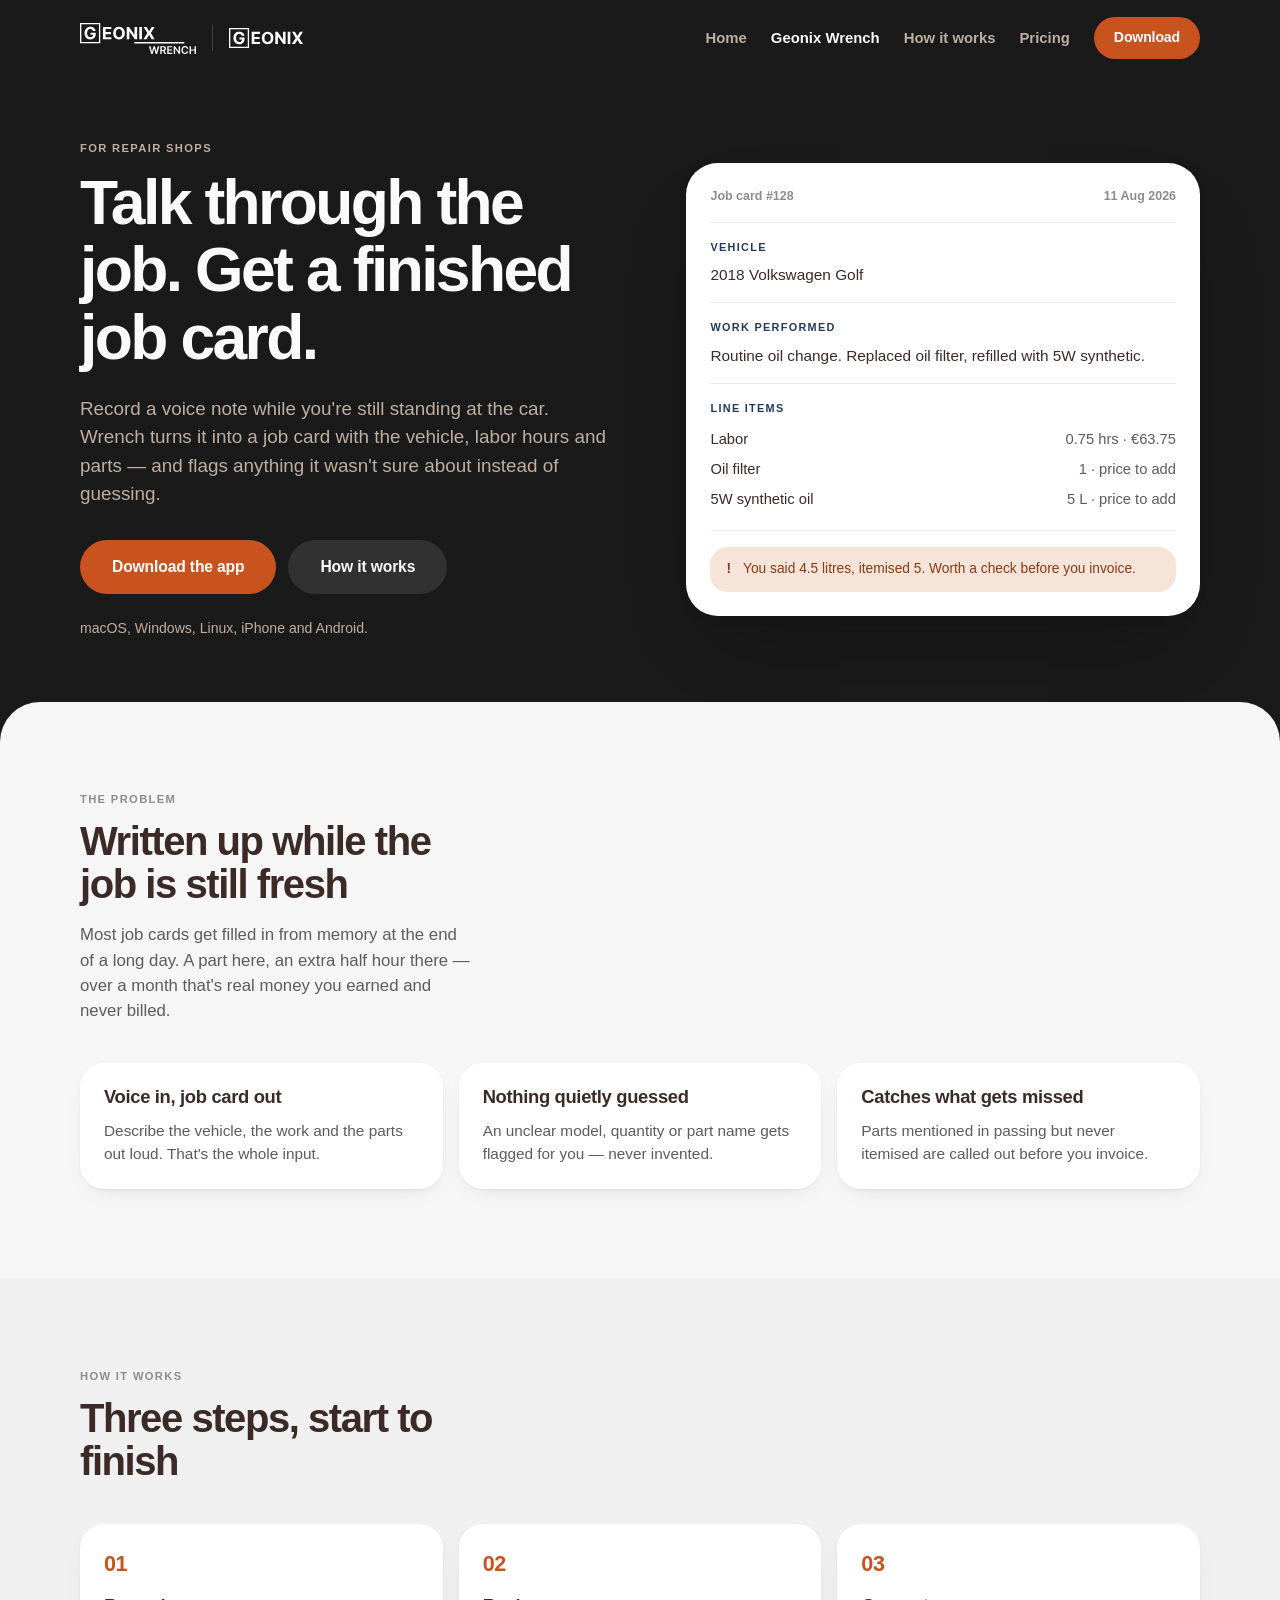
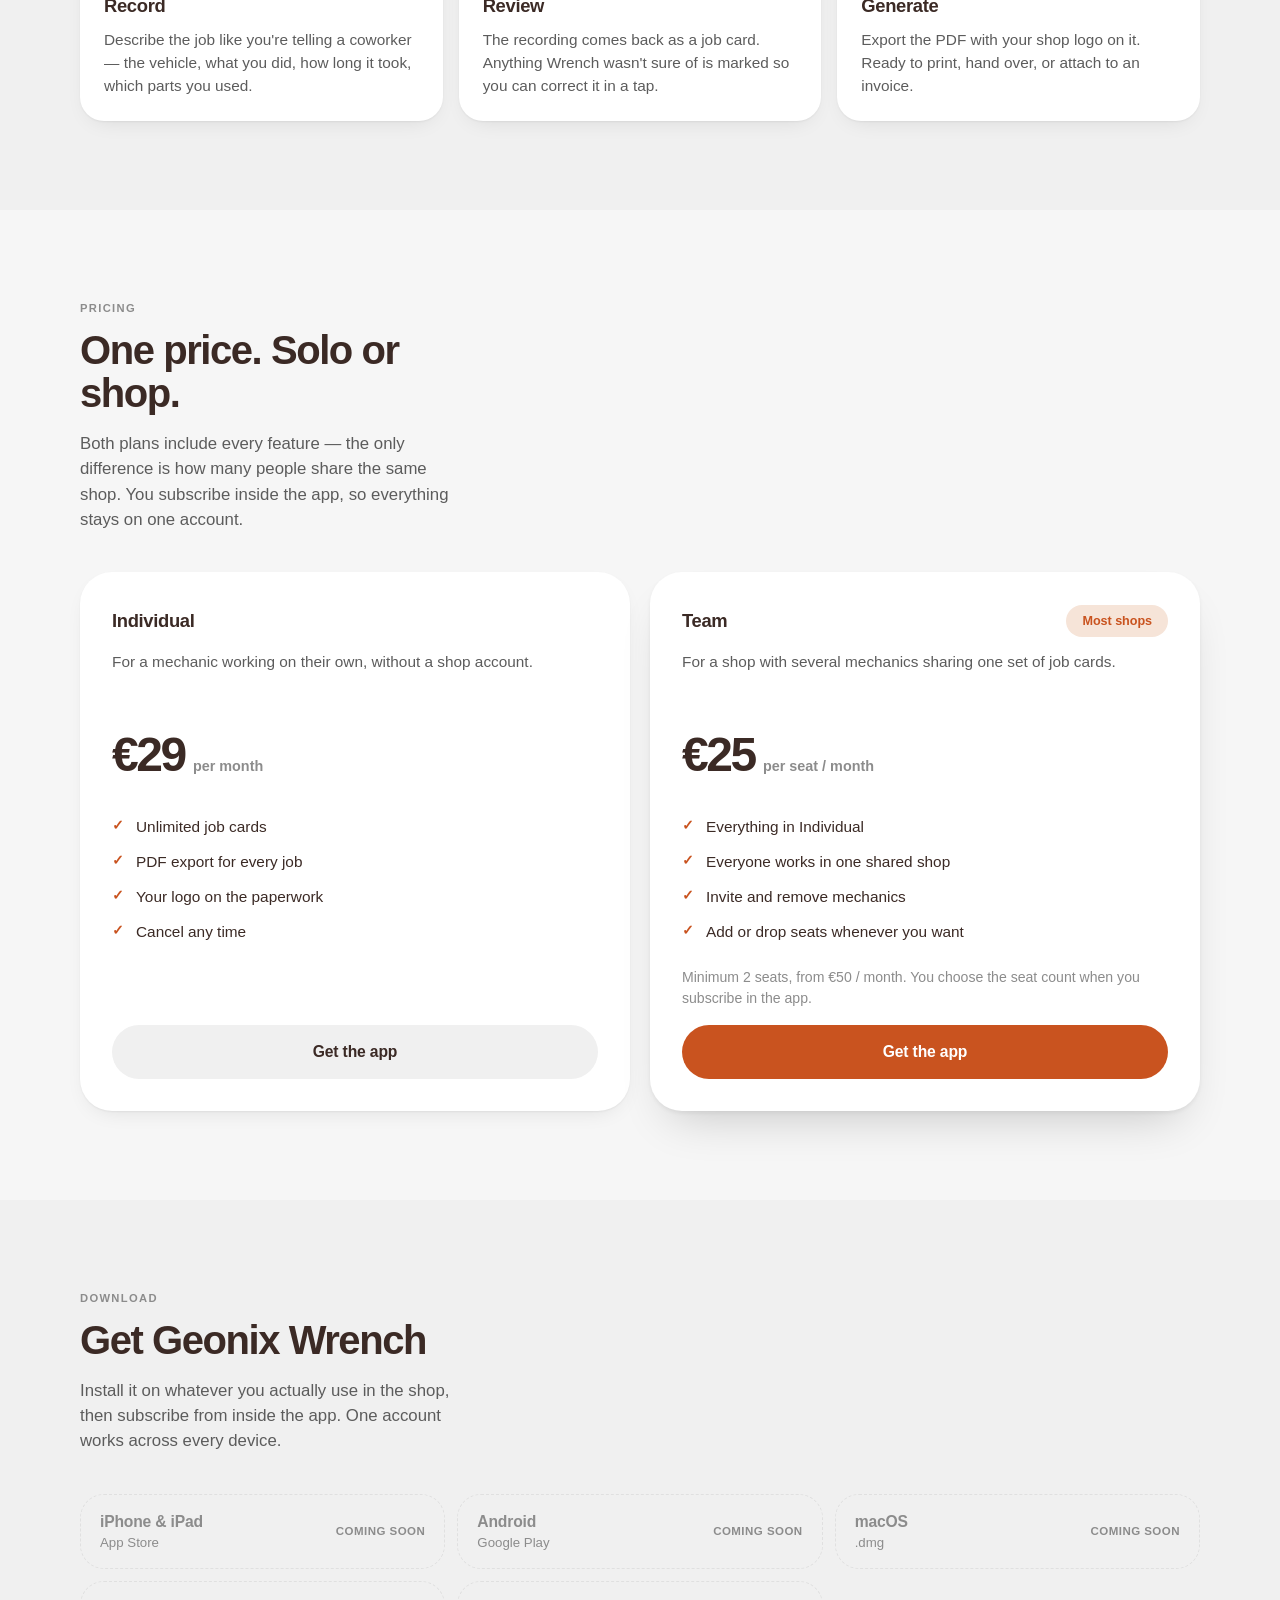
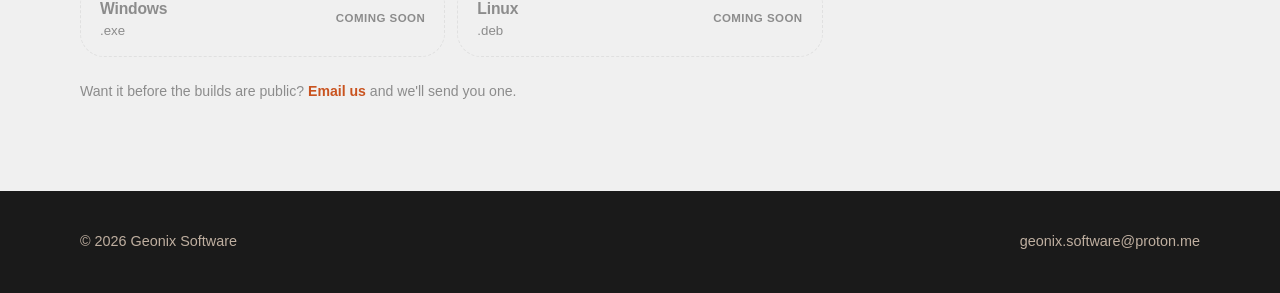
==== commit df07447d: "Drop the decorative glyphs; let the type carry the pages Every card had a rounded tile with a line-a" ====
--- a/geonix_wrench.html
+++ b/geonix_wrench.html
@@ -7,7 +7,10 @@
 <meta name="description" content="Record a voice note at the car and get back a job card with the vehicle, labor hours, parts, and anything worth double-checking before you invoice." />
 <meta name="theme-color" content="#1a1a1a" />
 <link rel="icon" href="data:," />
-<link rel="stylesheet" href="assets/site.css" />
+<!-- ?v= is a cache-buster. Bump it in all four pages whenever site.css
+     changes: browsers hold the old stylesheet for long enough that new markup
+     lands against old rules, which is how the unstyled-icon blowout happened. -->
+<link rel="stylesheet" href="assets/site.css?v=2" />
 </head>
 <body>
 
@@ -55,52 +58,38 @@
       <p class="hero-note">macOS, Windows, Linux, iPhone and Android.</p>
     </div>
 
-    <!-- Layered composition rather than one flat rectangle: the two floating
-         chips are what stop this reading as a screenshot placeholder. -->
-    <div class="mock-stack">
-      <div class="mock-float mock-float-tr">
-        <span style="background:var(--accent-soft);color:var(--accent)" aria-hidden="true">
-          <svg viewBox="0 0 24 24" fill="none" stroke="currentColor" stroke-width="2.2" stroke-linecap="round"><rect x="9" y="3" width="6" height="11" rx="3"/><path d="M5 11a7 7 0 0 0 14 0M12 18v3"/></svg>
-        </span>
-        <span>0:41 of voice</span>
-      </div>
-
-      <div class="jobcard">
-        <div class="jobcard-top">
-          <span class="jobcard-id">Job card #128</span>
-          <span class="jobcard-id">11 Aug 2026</span>
-        </div>
-
-        <div class="jobcard-row">
-          <p class="jobcard-label">Vehicle</p>
-          <p class="jobcard-value">2018 Volkswagen Golf</p>
-        </div>
-
-        <div class="jobcard-row">
-          <p class="jobcard-label">Work performed</p>
-          <p class="jobcard-value">
-            Routine oil change. Replaced oil filter, refilled with 5W synthetic.
-          </p>
-        </div>
-
-        <div class="jobcard-row">
-          <p class="jobcard-label">Line items</p>
-          <div class="jobcard-line"><span>Labor</span><span>0.75 hrs · €63.75</span></div>
-          <div class="jobcard-line"><span>Oil filter</span><span>1 · price to add</span></div>
-          <div class="jobcard-line"><span>5W synthetic oil</span><span>5 L · price to add</span></div>
-        </div>
-
-        <div class="flag">
-          <span aria-hidden="true">!</span>
-          <span>You said 4.5 litres, itemised 5. Worth a check before you invoice.</span>
-        </div>
-      </div>
-
-      <div class="mock-float mock-float-bl">
-        <span style="background:var(--success-soft);color:var(--success)" aria-hidden="true">
-          <svg viewBox="0 0 24 24" fill="none" stroke="currentColor" stroke-width="2.4" stroke-linecap="round" stroke-linejoin="round"><path d="m4 12.5 5 5L20 7"/></svg>
-        </span>
-        <span>PDF ready</span>
+    <!-- Just the job card. It is the actual thing being sold, so it carries
+         the hero on its own — the floating "0:41 of voice" and "PDF ready"
+         chips that used to sit over it were decoration for decoration's
+         sake. -->
+    <div class="jobcard">
+      <div class="jobcard-top">
+        <span class="jobcard-id">Job card #128</span>
+        <span class="jobcard-id">11 Aug 2026</span>
+      </div>
+
+      <div class="jobcard-row">
+        <p class="jobcard-label">Vehicle</p>
+        <p class="jobcard-value">2018 Volkswagen Golf</p>
+      </div>
+
+      <div class="jobcard-row">
+        <p class="jobcard-label">Work performed</p>
+        <p class="jobcard-value">
+          Routine oil change. Replaced oil filter, refilled with 5W synthetic.
+        </p>
+      </div>
+
+      <div class="jobcard-row">
+        <p class="jobcard-label">Line items</p>
+        <div class="jobcard-line"><span>Labor</span><span>0.75 hrs · €63.75</span></div>
+        <div class="jobcard-line"><span>Oil filter</span><span>1 · price to add</span></div>
+        <div class="jobcard-line"><span>5W synthetic oil</span><span>5 L · price to add</span></div>
+      </div>
+
+      <div class="flag">
+        <span aria-hidden="true">!</span>
+        <span>You said 4.5 litres, itemised 5. Worth a check before you invoice.</span>
       </div>
     </div>
   </div>
@@ -123,17 +112,14 @@
 
     <div class="grid grid-3">
       <div class="card">
-        <span class="icon-tile icon-tile-accent" aria-hidden="true"><svg viewBox="0 0 24 24" fill="none" stroke="currentColor" stroke-width="1.9" stroke-linecap="round"><rect x="9" y="3" width="6" height="11" rx="3"/><path d="M5 11a7 7 0 0 0 14 0M12 18v3"/></svg></span>
         <h3>Voice in, job card out</h3>
         <p>Describe the vehicle, the work and the parts out loud. That's the whole input.</p>
       </div>
       <div class="card">
-        <span class="icon-tile" aria-hidden="true"><svg viewBox="0 0 24 24" fill="none" stroke="currentColor" stroke-width="1.9" stroke-linecap="round"><path d="M12 8v5"/><circle cx="12" cy="16.5" r="1" fill="currentColor" stroke="none"/><path d="M10.3 3.9 2.6 17a2 2 0 0 0 1.7 3h15.4a2 2 0 0 0 1.7-3L13.7 3.9a2 2 0 0 0-3.4 0Z"/></svg></span>
         <h3>Nothing quietly guessed</h3>
         <p>An unclear model, quantity or part name gets flagged for you — never invented.</p>
       </div>
       <div class="card">
-        <span class="icon-tile" aria-hidden="true"><svg viewBox="0 0 24 24" fill="none" stroke="currentColor" stroke-width="1.9" stroke-linecap="round" stroke-linejoin="round"><path d="m3 7 2 2 3.5-3.5M3 16l2 2 3.5-3.5M13 7.5h8M13 16.5h8"/></svg></span>
         <h3>Catches what gets missed</h3>
         <p>Parts mentioned in passing but never itemised are called out before you invoice.</p>
       </div>
@@ -265,9 +251,6 @@
 
     <div class="downloads">
       <span class="dl" aria-disabled="true">
-        <span class="dl-icon" aria-hidden="true">
-          <svg viewBox="0 0 24 24" fill="currentColor"><path d="M16.4 12.7c0-2 1.6-3 1.7-3.1-1-1.4-2.4-1.6-2.9-1.6-1.2-.1-2.4.7-3 .7-.6 0-1.6-.7-2.6-.7-1.3 0-2.6.8-3.3 2-1.4 2.4-.4 6 1 8 .7 1 1.5 2.1 2.5 2 1-.04 1.4-.65 2.6-.65 1.2 0 1.5.65 2.6.63 1.1-.02 1.8-1 2.5-2 .8-1.15 1.1-2.27 1.1-2.33-.02-.01-2.2-.85-2.2-3.95zM14.6 5.9c.5-.65.9-1.55.8-2.45-.8.03-1.8.53-2.35 1.18-.5.57-.93 1.5-.81 2.38.9.07 1.82-.45 2.36-1.11z"/></svg>
-        </span>
         <span class="dl-text">
           <strong>iPhone &amp; iPad</strong>
           <small>App Store</small>
@@ -276,9 +259,6 @@
       </span>
 
       <span class="dl" aria-disabled="true">
-        <span class="dl-icon" aria-hidden="true">
-          <svg viewBox="0 0 24 24" fill="currentColor"><path d="M3.6 2.4a1 1 0 0 0-.5.9v17.4a1 1 0 0 0 .5.9l9.3-9.6zM14.3 13.4l2.6 2.7-9.5 5.4zM17.9 15.6l2.8-1.6c.7-.4.7-1.6 0-2l-2.7-1.6-3 3.1zM17.1 9.6 14.3 10.6l-6.9-7.9 9.5 5.4z"/></svg>
-        </span>
         <span class="dl-text">
           <strong>Android</strong>
           <small>Google Play</small>
@@ -287,9 +267,6 @@
       </span>
 
       <span class="dl" aria-disabled="true">
-        <span class="dl-icon" aria-hidden="true">
-          <svg viewBox="0 0 24 24" fill="none" stroke="currentColor" stroke-width="1.9" stroke-linecap="round" stroke-linejoin="round"><path d="M12 3v12m0 0 4-4m-4 4-4-4M4 17v2a2 2 0 0 0 2 2h12a2 2 0 0 0 2-2v-2"/></svg>
-        </span>
         <span class="dl-text">
           <strong>macOS</strong>
           <small>.dmg</small>
@@ -298,9 +275,6 @@
       </span>
 
       <span class="dl" aria-disabled="true">
-        <span class="dl-icon" aria-hidden="true">
-          <svg viewBox="0 0 24 24" fill="none" stroke="currentColor" stroke-width="1.9" stroke-linecap="round" stroke-linejoin="round"><path d="M12 3v12m0 0 4-4m-4 4-4-4M4 17v2a2 2 0 0 0 2 2h12a2 2 0 0 0 2-2v-2"/></svg>
-        </span>
         <span class="dl-text">
           <strong>Windows</strong>
           <small>.exe</small>
@@ -309,9 +283,6 @@
       </span>
 
       <span class="dl" aria-disabled="true">
-        <span class="dl-icon" aria-hidden="true">
-          <svg viewBox="0 0 24 24" fill="none" stroke="currentColor" stroke-width="1.9" stroke-linecap="round" stroke-linejoin="round"><path d="M12 3v12m0 0 4-4m-4 4-4-4M4 17v2a2 2 0 0 0 2 2h12a2 2 0 0 0 2-2v-2"/></svg>
-        </span>
         <span class="dl-text">
           <strong>Linux</strong>
           <small>.deb</small>
--- a/assets/site.css
+++ b/assets/site.css
@@ -467,32 +467,6 @@
   cursor: not-allowed;
 }
 
-/* ------------------------------------------------------------ icon tiles */
-
-/* Rounded-square tile, lifted from the reference grids. Espresso-toned by
-   default so a row of them reads as information, not as three CTAs. */
-.icon-tile {
-  display: grid;
-  place-items: center;
-  width: 48px;
-  height: 48px;
-  border-radius: 16px;
-  background: var(--secondary-soft);
-  color: var(--secondary);
-  margin-bottom: var(--s5);
-  flex: none;
-}
-
-.icon-tile svg {
-  width: 22px;
-  height: 22px;
-}
-
-.icon-tile-accent {
-  background: var(--accent-soft);
-  color: var(--accent);
-}
-
 /* ----------------------------------------------------------------- chips */
 
 .chip {
@@ -640,73 +614,6 @@
 .hero-plain .lede {
   color: var(--on-block-muted);
   margin-top: var(--s6);
-}
-
-/* --------------------------------------------------- job card mock stack */
-
-/* A small layered composition rather than one flat card: the reference hero
-   stacks its artwork, and a single centred rectangle beside a headline reads
-   as a placeholder. */
-.mock-stack {
-  position: relative;
-  padding-bottom: var(--s10);
-}
-
-.mock-float {
-  position: absolute;
-  z-index: 2;
-  display: flex;
-  align-items: center;
-  gap: var(--s3);
-  padding: var(--s3) var(--s5);
-  background: var(--surface);
-  border-radius: var(--r-md);
-  box-shadow: var(--shadow-float);
-  font-size: 0.84rem;
-  font-weight: 700;
-  color: var(--ink);
-  white-space: nowrap;
-}
-
-.mock-float span:first-child {
-  display: grid;
-  place-items: center;
-  width: 28px;
-  height: 28px;
-  border-radius: 9px;
-  flex: none;
-}
-
-.mock-float svg {
-  width: 15px;
-  height: 15px;
-}
-
-.mock-float-tr {
-  top: calc(var(--s6) * -1);
-  right: calc(var(--s5) * -1);
-}
-
-.mock-float-bl {
-  bottom: 0;
-  left: calc(var(--s5) * -1);
-}
-
-/* Off-canvas on a phone, where there is no side margin to float into. */
-@media (max-width: 680px) {
-  .mock-float-tr {
-    right: 0;
-    top: calc(var(--s5) * -1);
-  }
-
-  .mock-float-bl {
-    left: 0;
-  }
-
-  .mock-float {
-    font-size: 0.78rem;
-    padding: var(--s2) var(--s4);
-  }
 }
 
 /* --------------------------------------------------------- job card demo */
@@ -820,22 +727,18 @@
   box-shadow: var(--shadow);
 }
 
-/* A numbered tile rather than a bare numeral — same shape language as
-   .icon-tile, so the two never look like different systems. */
+/* Set as a numeral rather than a filled tile. The tile version matched the
+   icon tiles that used to sit on the cards above, and with those gone a
+   coloured rounded square holding a "01" is just a sticker. */
 .step::before {
   counter-increment: step;
   content: counter(step, decimal-leading-zero);
-  display: grid;
-  place-items: center;
-  width: 48px;
-  height: 48px;
-  border-radius: 16px;
-  background: var(--accent-soft);
+  display: block;
   color: var(--accent);
-  font-size: 0.95rem;
+  font-size: 1.35rem;
   font-weight: 800;
-  letter-spacing: 0;
-  margin-bottom: var(--s5);
+  letter-spacing: -0.02em;
+  margin-bottom: var(--s4);
 }
 
 .step p {
@@ -988,14 +891,20 @@
   box-shadow: var(--shadow-lg);
 }
 
-.badge-round {
-  width: 64px;
-  height: 64px;
-  border-radius: 50%;
-  display: grid;
-  place-items: center;
-  margin: 0 auto var(--s6);
-  font-size: 1.5rem;
+/* Success and cancel used to be told apart by a big round tick / cross badge.
+   A word does the same job without the sticker look, so the state is carried
+   by a small label above the headline instead. */
+.status-line {
+  font-size: 0.72rem;
+  font-weight: 800;
+  letter-spacing: 0.09em;
+  text-transform: uppercase;
+  color: var(--ink-3);
+  margin-bottom: var(--s3);
+}
+
+.status-ok {
+  color: var(--success);
 }
 
 @media (prefers-reduced-motion: reduce) {
@@ -1055,29 +964,6 @@
   outline: 1.5px dashed var(--hairline);
   outline-offset: -1.5px;
   color: var(--ink-3);
-}
-
-.dl-icon {
-  flex: none;
-  display: grid;
-  place-items: center;
-  width: 42px;
-  height: 42px;
-  border-radius: 14px;
-  background: var(--secondary-soft);
-  color: var(--secondary);
-}
-
-/* --sunken, not --muted: the downloads section IS --muted, so a muted tile on
-   it was the same colour as its background and the glyph floated untiled. */
-.dl[aria-disabled='true'] .dl-icon {
-  background: var(--sunken);
-  color: var(--ink-3);
-}
-
-.dl-icon svg {
-  width: 20px;
-  height: 20px;
 }
 
 .dl-text {
@@ -1193,14 +1079,6 @@
     gap: var(--s10);
   }
 
-  .icon-tile,
-  .step::before {
-    width: 42px;
-    height: 42px;
-    border-radius: 14px;
-    margin-bottom: var(--s4);
-  }
-
   .site-footer .shell {
     justify-content: flex-start;
     gap: var(--s2);
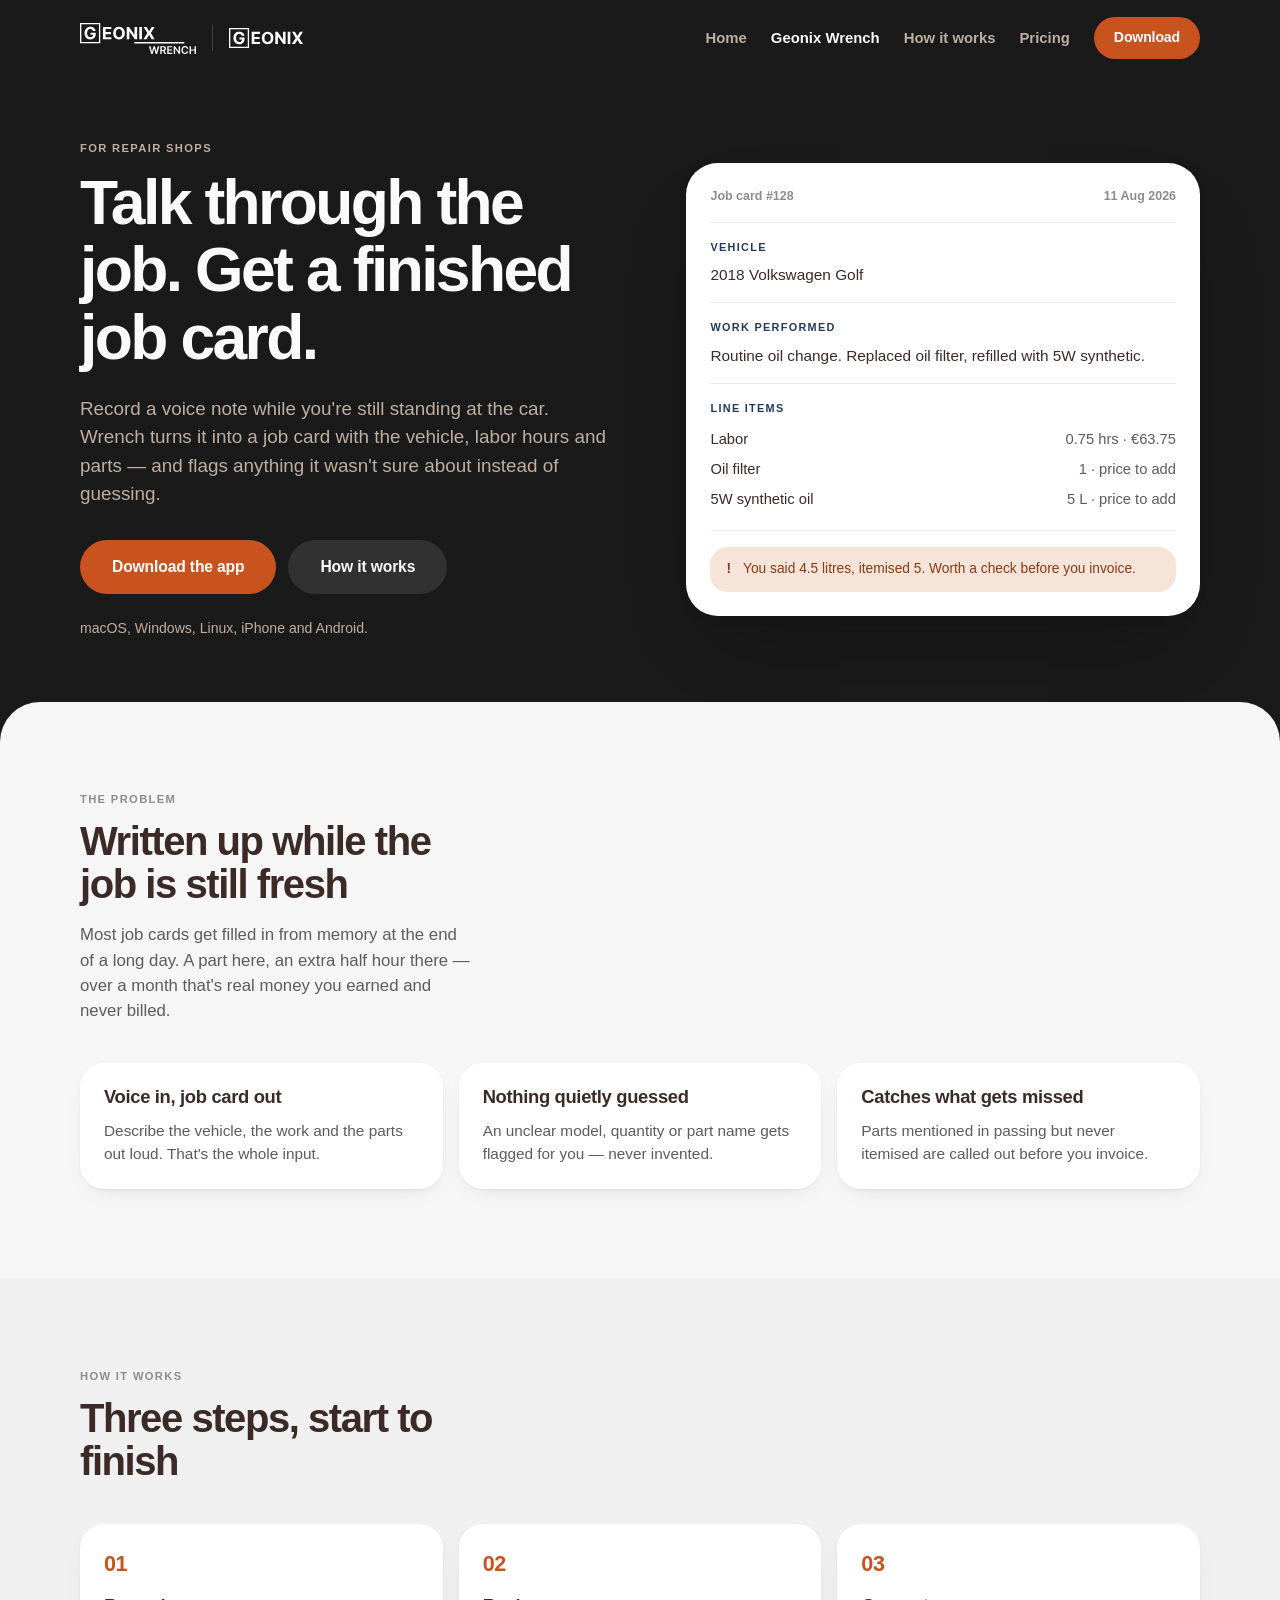
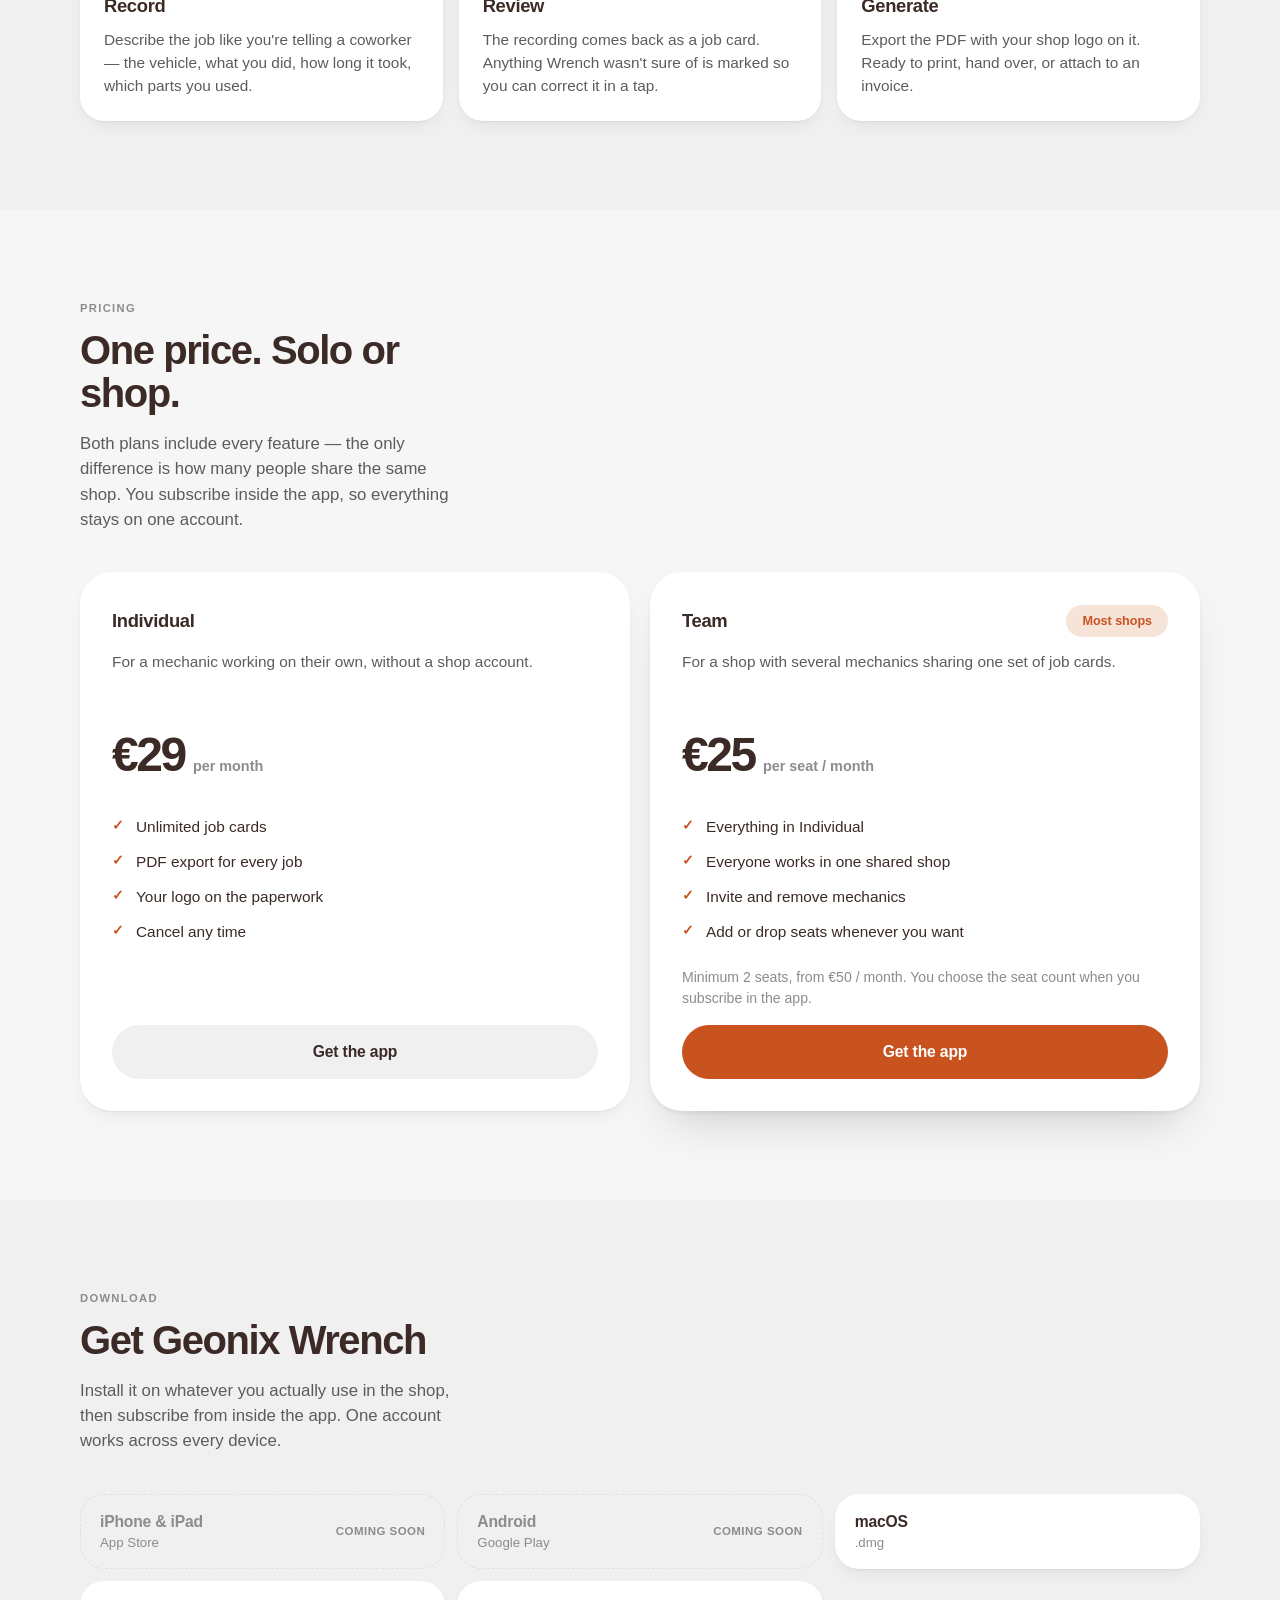
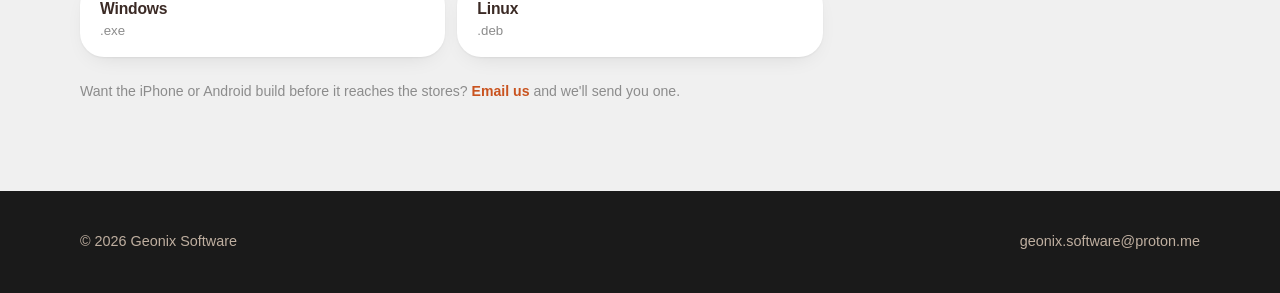
==== commit 5ef312d1: "Link the macOS, Windows and Linux downloads The three desktop rows were placeholders. They now point" ====
--- a/geonix_wrench.html
+++ b/geonix_wrench.html
@@ -266,33 +266,30 @@
         <em class="dl-soon">Coming soon</em>
       </span>
 
-      <span class="dl" aria-disabled="true">
+      <a class="dl" href="https://github.com/geonixsoftware/geonix/releases/download/v1.0.0/geonix-wrench-1.0.0-macos.dmg">
         <span class="dl-text">
           <strong>macOS</strong>
           <small>.dmg</small>
         </span>
-        <em class="dl-soon">Coming soon</em>
-      </span>
-
-      <span class="dl" aria-disabled="true">
+      </a>
+
+      <a class="dl" href="https://github.com/geonixsoftware/geonix/releases/download/v1.0.0/geonix-wrench-1.0.0-windows.exe">
         <span class="dl-text">
           <strong>Windows</strong>
           <small>.exe</small>
         </span>
-        <em class="dl-soon">Coming soon</em>
-      </span>
-
-      <span class="dl" aria-disabled="true">
+      </a>
+
+      <a class="dl" href="https://github.com/geonixsoftware/geonix/releases/download/v1.0.0/geonix-wrench-1.0.0-linux.deb">
         <span class="dl-text">
           <strong>Linux</strong>
           <small>.deb</small>
         </span>
-        <em class="dl-soon">Coming soon</em>
-      </span>
+      </a>
     </div>
 
     <p class="fine" style="margin-top:var(--s6)">
-      Want it before the builds are public?
+      Want the iPhone or Android build before it reaches the stores?
       <a href="mailto:geonix.software@proton.me" style="color:var(--accent);font-weight:700">Email us</a>
       and we'll send you one.
     </p>
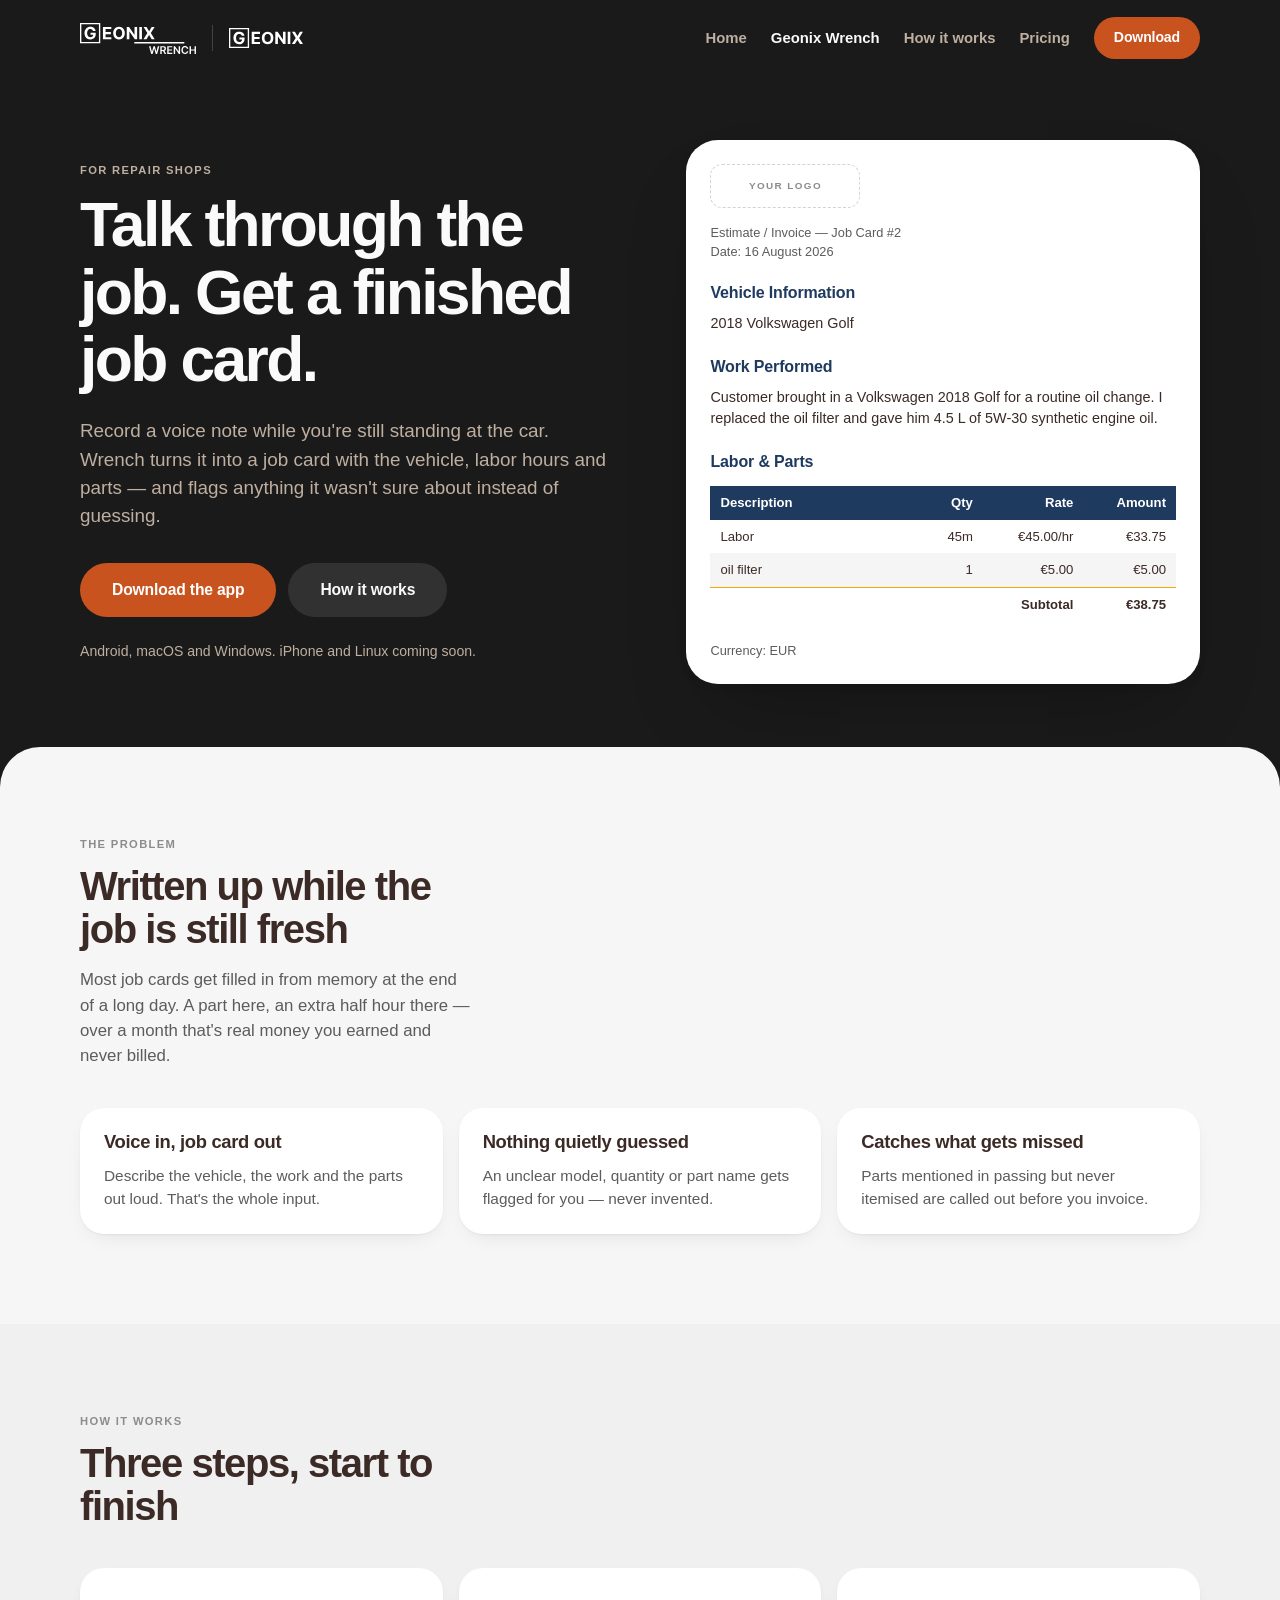
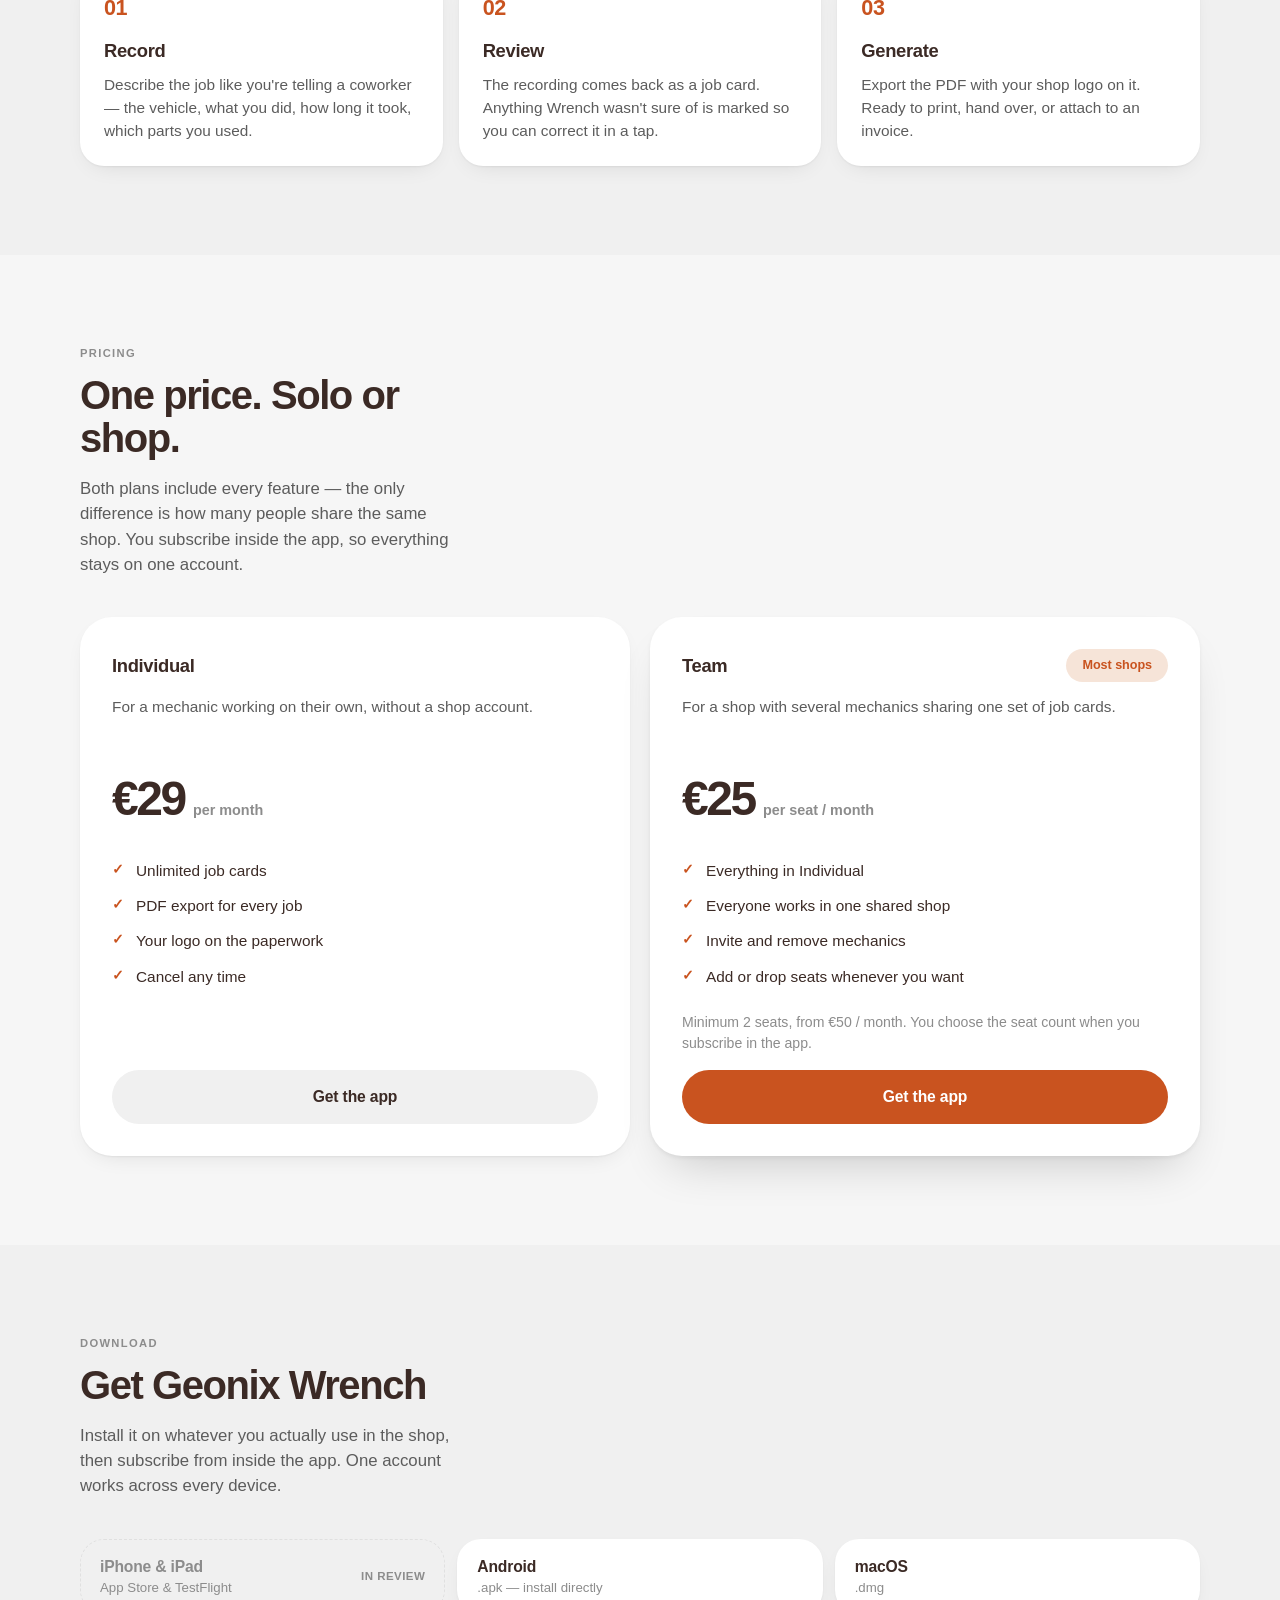
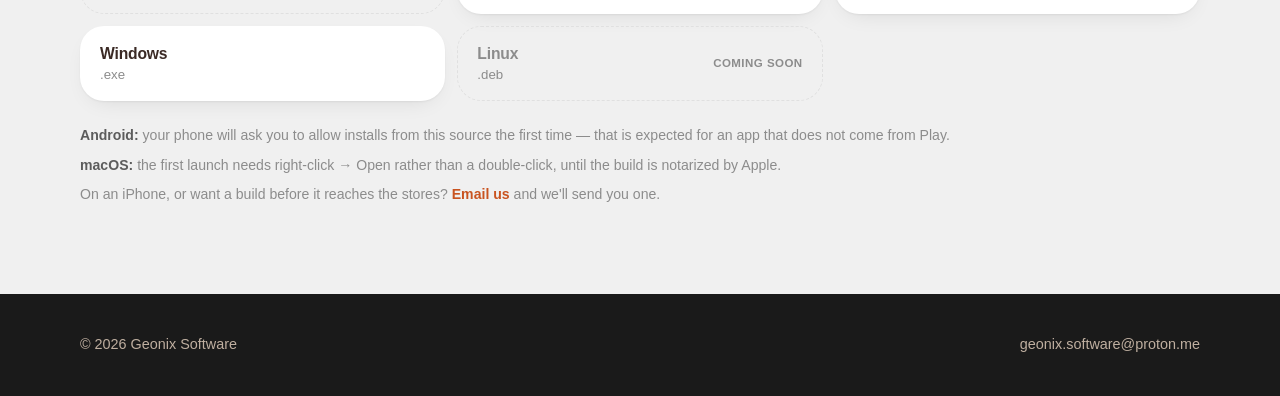
==== commit 8af35f5d: "Make the download rows work and the job card look like the real one Every download link pointed at a" ====
--- a/geonix_wrench.html
+++ b/geonix_wrench.html
@@ -10,7 +10,7 @@
 <!-- ?v= is a cache-buster. Bump it in all four pages whenever site.css
      changes: browsers hold the old stylesheet for long enough that new markup
      lands against old rules, which is how the unstyled-icon blowout happened. -->
-<link rel="stylesheet" href="assets/site.css?v=2" />
+<link rel="stylesheet" href="assets/site.css?v=3" />
 </head>
 <body>
 
@@ -55,42 +55,76 @@
         <a href="#download" class="btn btn-primary">Download the app</a>
         <a href="#how-it-works" class="btn btn-on-block">How it works</a>
       </div>
-      <p class="hero-note">macOS, Windows, Linux, iPhone and Android.</p>
+      <!-- Kept in step with the #download rows: promising five platforms while
+           three of them say "Coming soon" further down the same page is the
+           kind of small dishonesty a shop notices. -->
+      <p class="hero-note">Android, macOS and Windows. iPhone and Linux coming soon.</p>
     </div>
 
     <!-- Just the job card. It is the actual thing being sold, so it carries
          the hero on its own — the floating "0:41 of voice" and "PDF ready"
          chips that used to sit over it were decoration for decoration's
-         sake. -->
+         sake.
+
+         This is a faithful mock of the generated PDF, not a stylised idea of
+         one: same order (logo, the two grey meta lines, three navy title-case
+         headings, the four-column table with its navy header, zebra rows,
+         amber rule above the subtotal, then the currency line), and the same
+         numbers as a real export. Anything that drifts from
+         backend/pdf_generator.py belongs here, not there.
+
+         The logo slot is deliberately an empty frame: on a real job card that
+         is the shop's own logo, and showing ours there implied the paperwork
+         comes out branded Geonix. -->
     <div class="jobcard">
-      <div class="jobcard-top">
-        <span class="jobcard-id">Job card #128</span>
-        <span class="jobcard-id">11 Aug 2026</span>
-      </div>
-
-      <div class="jobcard-row">
-        <p class="jobcard-label">Vehicle</p>
-        <p class="jobcard-value">2018 Volkswagen Golf</p>
-      </div>
-
-      <div class="jobcard-row">
-        <p class="jobcard-label">Work performed</p>
-        <p class="jobcard-value">
-          Routine oil change. Replaced oil filter, refilled with 5W synthetic.
-        </p>
-      </div>
-
-      <div class="jobcard-row">
-        <p class="jobcard-label">Line items</p>
-        <div class="jobcard-line"><span>Labor</span><span>0.75 hrs · €63.75</span></div>
-        <div class="jobcard-line"><span>Oil filter</span><span>1 · price to add</span></div>
-        <div class="jobcard-line"><span>5W synthetic oil</span><span>5 L · price to add</span></div>
-      </div>
-
-      <div class="flag">
-        <span aria-hidden="true">!</span>
-        <span>You said 4.5 litres, itemised 5. Worth a check before you invoice.</span>
-      </div>
+      <span class="jobcard-logo">Your logo</span>
+
+      <p class="jobcard-meta">Estimate / Invoice — Job Card #2</p>
+      <p class="jobcard-meta">Date: 16 August 2026</p>
+
+      <p class="jobcard-h">Vehicle Information</p>
+      <p class="jobcard-body">2018 Volkswagen Golf</p>
+
+      <p class="jobcard-h">Work Performed</p>
+      <p class="jobcard-body">
+        Customer brought in a Volkswagen 2018 Golf for a routine oil change. I replaced the
+        oil filter and gave him 4.5 L of 5W-30 synthetic engine oil.
+      </p>
+
+      <p class="jobcard-h">Labor &amp; Parts</p>
+      <table class="jobcard-table">
+        <thead>
+          <tr>
+            <th scope="col">Description</th>
+            <th scope="col">Qty</th>
+            <th scope="col">Rate</th>
+            <th scope="col">Amount</th>
+          </tr>
+        </thead>
+        <tbody>
+          <tr>
+            <td>Labor</td>
+            <td>45m</td>
+            <td>€45.00/hr</td>
+            <td>€33.75</td>
+          </tr>
+          <tr>
+            <td>oil filter</td>
+            <td>1</td>
+            <td>€5.00</td>
+            <td>€5.00</td>
+          </tr>
+        </tbody>
+        <tfoot>
+          <tr>
+            <td colspan="2"></td>
+            <td>Subtotal</td>
+            <td>€38.75</td>
+          </tr>
+        </tfoot>
+      </table>
+
+      <p class="jobcard-meta jobcard-foot">Currency: EUR</p>
     </div>
   </div>
 </section>
@@ -238,61 +272,87 @@
     </div>
 
     <!-- ─────────────────────────────────────────────────────────────────────
-         TO PUBLISH A DOWNLOAD: change that row's <span class="dl"> into
+         These links point at /releases/latest/download/, not at a version.
+         The release workflow uploads an unversioned copy of every artifact
+         alongside the versioned one precisely so these hrefs never need
+         editing again — releasing 1.1.0 moves "latest" and the rows follow.
+
+         They 404 until a release is PUBLISHED. The workflow creates it as a
+         draft on purpose, and a draft is invisible to anyone but a maintainer.
+
+         TO WIRE A ROW THAT IS STILL "COMING SOON": change its
+         <span class="dl"> into
 
              <a class="dl" href="https://your-link-here">
 
          (closing </span> becomes </a>), and delete its
-         <em class="dl-soon">Coming soon</em> line.
-
-         Nothing else changes — an <a class="dl"> is styled as an active
-         button automatically, and picks up hover and keyboard focus.
+         <em class="dl-soon">Coming soon</em> line. Nothing else changes — an
+         <a class="dl"> is styled as an active button automatically, and picks
+         up hover and keyboard focus.
          ───────────────────────────────────────────────────────────────── -->
 
     <div class="downloads">
+      <!-- iOS cannot be a file download: Apple only installs apps through the
+           App Store or TestFlight, so there is nothing to link here until the
+           app is on one of them. The email line below is the way in meanwhile. -->
       <span class="dl" aria-disabled="true">
         <span class="dl-text">
           <strong>iPhone &amp; iPad</strong>
-          <small>App Store</small>
+          <small>App Store &amp; TestFlight</small>
+        </span>
+        <em class="dl-soon">In review</em>
+      </span>
+
+      <a class="dl" href="https://github.com/geonixsoftware/geonix_wrench/releases/latest/download/geonix-wrench-android.apk">
+        <span class="dl-text">
+          <strong>Android</strong>
+          <small>.apk — install directly</small>
+        </span>
+      </a>
+
+      <a class="dl" href="https://github.com/geonixsoftware/geonix_wrench/releases/latest/download/geonix-wrench-macos.dmg">
+        <span class="dl-text">
+          <strong>macOS</strong>
+          <small>.dmg</small>
+        </span>
+      </a>
+
+      <a class="dl" href="https://github.com/geonixsoftware/geonix_wrench/releases/latest/download/geonix-wrench-windows.exe">
+        <span class="dl-text">
+          <strong>Windows</strong>
+          <small>.exe</small>
+        </span>
+      </a>
+
+      <span class="dl" aria-disabled="true">
+        <span class="dl-text">
+          <strong>Linux</strong>
+          <small>.deb</small>
         </span>
         <em class="dl-soon">Coming soon</em>
       </span>
-
-      <span class="dl" aria-disabled="true">
-        <span class="dl-text">
-          <strong>Android</strong>
-          <small>Google Play</small>
-        </span>
-        <em class="dl-soon">Coming soon</em>
-      </span>
-
-      <a class="dl" href="https://github.com/geonixsoftware/geonix/releases/download/v1.0.0/geonix-wrench-1.0.0-macos.dmg">
-        <span class="dl-text">
-          <strong>macOS</strong>
-          <small>.dmg</small>
-        </span>
-      </a>
-
-      <a class="dl" href="https://github.com/geonixsoftware/geonix/releases/download/v1.0.0/geonix-wrench-1.0.0-windows.exe">
-        <span class="dl-text">
-          <strong>Windows</strong>
-          <small>.exe</small>
-        </span>
-      </a>
-
-      <a class="dl" href="https://github.com/geonixsoftware/geonix/releases/download/v1.0.0/geonix-wrench-1.0.0-linux.deb">
-        <span class="dl-text">
-          <strong>Linux</strong>
-          <small>.deb</small>
-        </span>
-      </a>
-    </div>
-
-    <p class="fine" style="margin-top:var(--s6)">
-      Want the iPhone or Android build before it reaches the stores?
-      <a href="mailto:geonix.software@proton.me" style="color:var(--accent);font-weight:700">Email us</a>
-      and we'll send you one.
-    </p>
+    </div>
+
+    <!-- Both of these exist because a download that looks broken is worse than
+         one that is honestly labelled: Android will warn about an unknown
+         source, and the macOS build is not yet notarized, so Gatekeeper
+         refuses it on first open. -->
+    <div class="dl-notes">
+      <p class="fine">
+        <strong>Android:</strong> your phone will ask you to allow installs from
+        this source the first time — that is expected for an app that does not
+        come from Play.
+      </p>
+      <p class="fine">
+        <strong>macOS:</strong> the first launch needs right-click &rarr; Open
+        rather than a double-click, until the build is notarized by Apple.
+      </p>
+      <p class="fine">
+        On an iPhone, or want a build before it reaches the stores?
+        <a href="mailto:geonix.software@proton.me" style="color:var(--accent);font-weight:700">Email us</a>
+        and we'll send you one.
+      </p>
+    </div>
   </div>
 </section>
 
--- a/assets/site.css
+++ b/assets/site.css
@@ -620,14 +620,17 @@
 
 /* Deliberately theme-independent: this is a mock of the generated PDF, and the
    PDF is white paper with a navy accent (BRAND_COLOR in pdf_generator.py).
-   It used to follow --surface, so in dark mode it showed as a black "PDF". */
+   It used to follow --surface, so in dark mode it showed as a black "PDF".
+   Every colour below is the value pdf_generator.py actually draws with. */
 .jobcard {
   --paper: #ffffff;
   --paper-ink: #3b2a25;
   --paper-ink-2: #5c5c5c;
   --paper-ink-3: #8c8c8c;
   --paper-line: #ebebeb;
-  --paper-navy: #1f3a5f;
+  --paper-navy: #1f3a5f; /* BRAND_COLOR */
+  --paper-amber: #f2a900; /* ACCENT_COLOR */
+  --paper-zebra: #f5f5f5; /* reportlab "whitesmoke" */
 
   position: relative;
   background: var(--paper);
@@ -637,72 +640,94 @@
   box-shadow: var(--shadow-float);
 }
 
-.jobcard-top {
+/* The shop's logo slot, left empty on purpose. Sized to the box the PDF
+   reserves — up to 2.5in wide by 0.5in tall — so the frame stands in at the
+   real proportions rather than at whatever looked neat. */
+.jobcard-logo {
   display: flex;
   align-items: center;
-  justify-content: space-between;
-  gap: var(--s4);
-  padding-bottom: var(--s4);
-  border-bottom: 1px solid var(--paper-line);
-}
-
-.jobcard-id {
-  font-size: 0.78rem;
-  font-weight: 600;
+  justify-content: center;
+  width: 150px;
+  height: 44px;
+  margin-bottom: var(--s4);
+  border: 1.5px dashed #d8d2cc;
+  border-radius: var(--r-sm);
+  font-size: 0.62rem;
+  font-weight: 800;
+  letter-spacing: 0.14em;
+  text-transform: uppercase;
   color: var(--paper-ink-3);
 }
 
-.jobcard-row {
-  padding-block: var(--s4);
-  border-bottom: 1px solid var(--paper-line);
-}
-
-.jobcard-row:last-of-type {
-  border-bottom: 0;
-}
-
-.jobcard-label {
-  font-size: 0.68rem;
-  font-weight: 800;
-  letter-spacing: 0.12em;
-  text-transform: uppercase;
+/* The grey 10pt lines: the two under the logo, and the currency line at the
+   foot. Same style in the PDF, so same class here. */
+.jobcard-meta {
+  font-size: 0.8rem;
+  line-height: 1.45;
+  color: var(--paper-ink-2);
+}
+
+.jobcard-foot {
+  margin-top: var(--s5);
+}
+
+/* Title case, navy, 13pt — not the tiny letterspaced uppercase eyebrow this
+   mock used to invent. The PDF's headings are the loudest thing on the page
+   after the table header, and looking like it is the whole point. */
+.jobcard-h {
+  margin-top: var(--s5);
+  margin-bottom: var(--s2);
+  font-size: 1rem;
+  font-weight: 700;
+  letter-spacing: -0.01em;
   color: var(--paper-navy);
-  margin-bottom: var(--s2);
-}
-
-.jobcard-value {
-  font-size: 0.96rem;
+}
+
+.jobcard-body {
+  font-size: 0.9rem;
+  line-height: 1.5;
   color: var(--paper-ink);
 }
 
-.jobcard-line {
-  display: flex;
-  align-items: baseline;
-  justify-content: space-between;
-  gap: var(--s4);
-  font-size: 0.92rem;
-  padding-block: var(--s1);
-}
-
-.jobcard-line span:last-child {
+.jobcard-table {
+  width: 100%;
+  margin-top: var(--s3);
+  border-collapse: collapse;
+  font-size: 0.82rem;
+}
+
+.jobcard-table th,
+.jobcard-table td {
+  padding: 7px 10px;
+  text-align: right;
+}
+
+/* colWidths 3.0in / 1.0in / 1.3in / 1.3in of a 6.6in table. */
+.jobcard-table th:first-child,
+.jobcard-table td:first-child {
+  width: 45.5%;
+  text-align: left;
+}
+
+.jobcard-table thead th {
+  background: var(--paper-navy);
+  color: #ffffff;
+  font-weight: 700;
+  white-space: nowrap;
+}
+
+.jobcard-table tbody tr:nth-child(even) {
+  background: var(--paper-zebra);
+}
+
+.jobcard-table td {
   font-variant-numeric: tabular-nums;
-  color: var(--paper-ink-2);
-}
-
-.flag {
-  margin-top: var(--s4);
-  background: #f6e4d8;
-  border-radius: var(--r-md);
-  padding: var(--s3) var(--s4);
-  font-size: 0.86rem;
-  color: #8a3a14;
-  display: flex;
-  gap: var(--s3);
-}
-
-.flag > span:first-child {
-  font-weight: 800;
-  flex: none;
+}
+
+/* The amber rule separating the subtotal from the line items. */
+.jobcard-table tfoot td {
+  border-top: 1px solid var(--paper-amber);
+  font-weight: 700;
 }
 
 /* ----------------------------------------------------------------- steps */
@@ -994,6 +1019,19 @@
   color: var(--ink-3);
 }
 
+/* The caveats under the grid. Stacked tight so they read as footnotes to the
+   downloads rather than as body copy competing with them. */
+.dl-notes {
+  margin-top: var(--s6);
+  display: grid;
+  gap: var(--s2);
+}
+
+.dl-notes strong {
+  color: var(--ink-2);
+  font-weight: 700;
+}
+
 /* ---------------------------------------------------------------- mobile */
 
 @media (max-width: 640px) {
@@ -1012,6 +1050,24 @@
     padding: var(--s5);
   }
 
+  /* Four money columns do not fit a phone at desktop metrics — "Amount" was
+     clipped off the right edge of the paper. Tightened rather than scrolled or
+     stacked: this is a picture of a sheet of paper, and paper does not scroll
+     sideways or reflow into cards. */
+  .jobcard-table {
+    font-size: 0.72rem;
+  }
+
+  .jobcard-table th,
+  .jobcard-table td {
+    padding: 6px 5px;
+  }
+
+  .jobcard-table th:first-child,
+  .jobcard-table td:first-child {
+    width: 38%;
+  }
+
   .product-card {
     gap: var(--s5);
   }
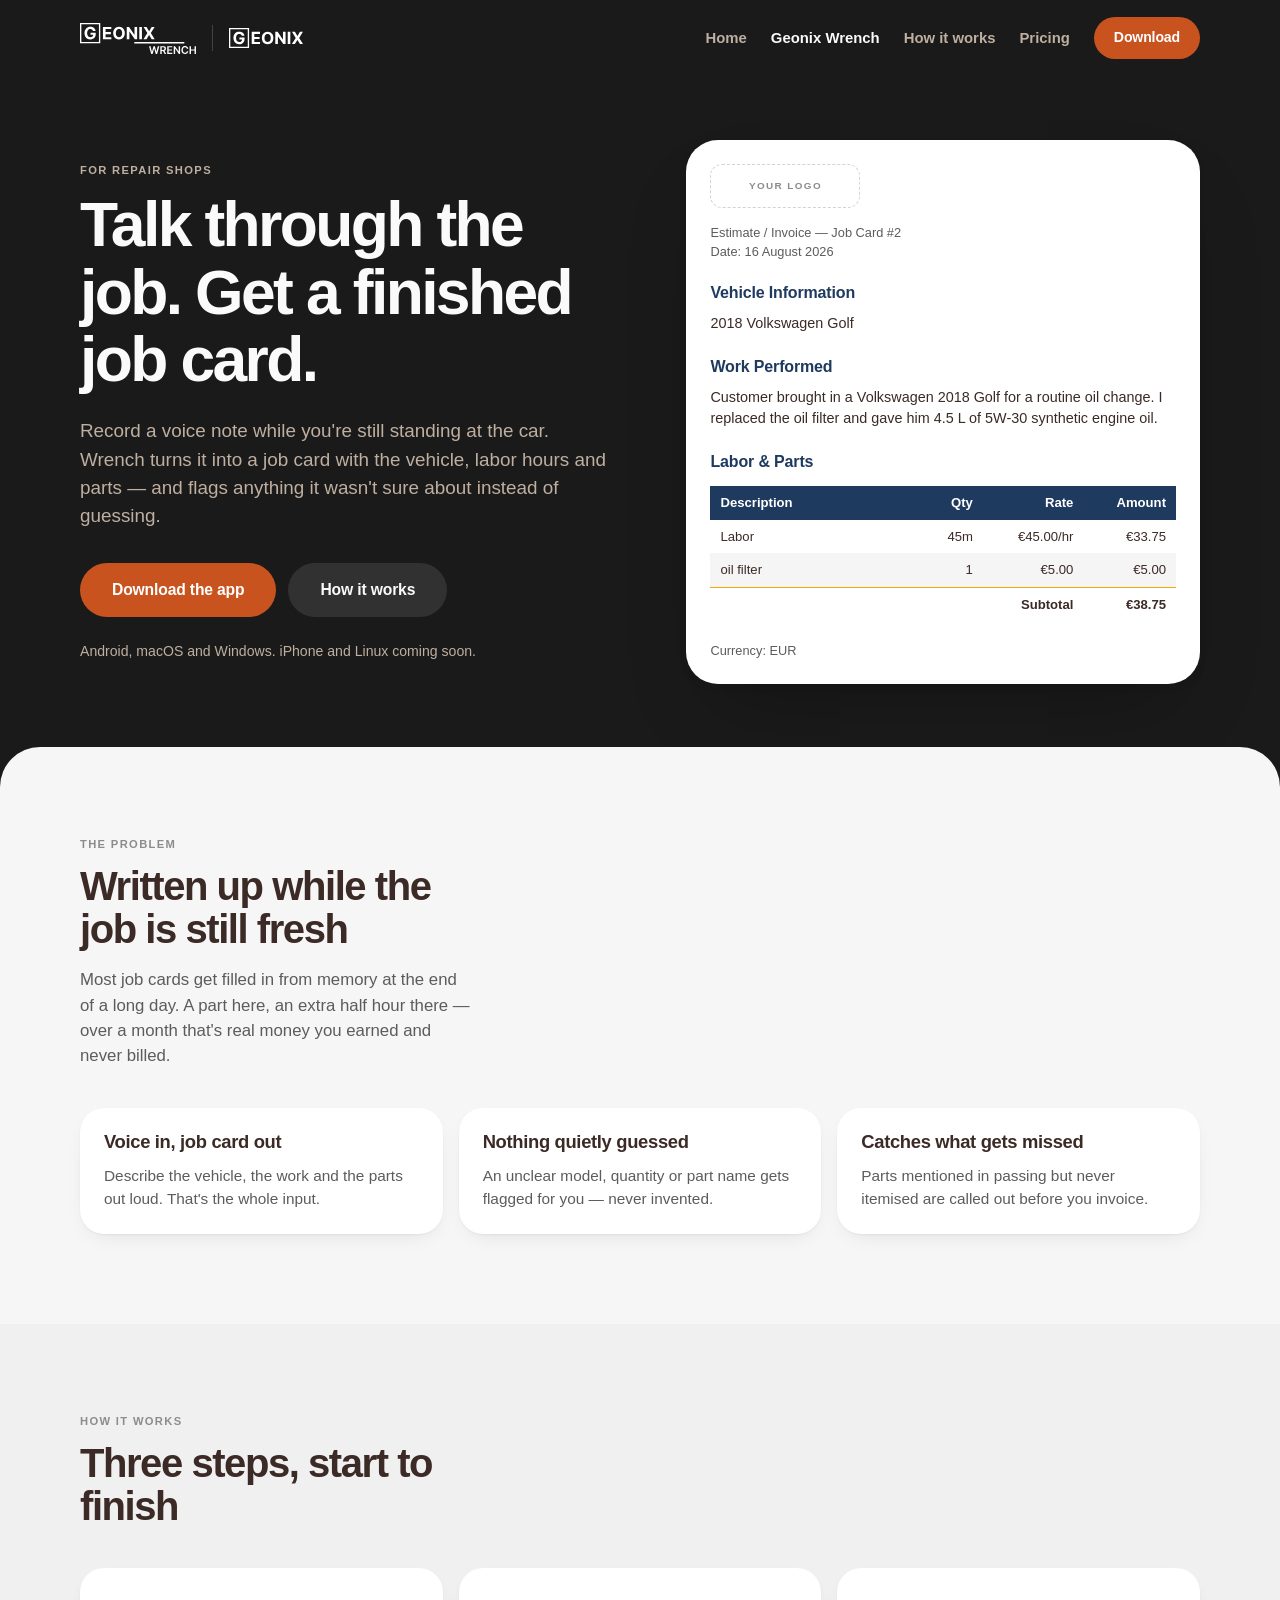
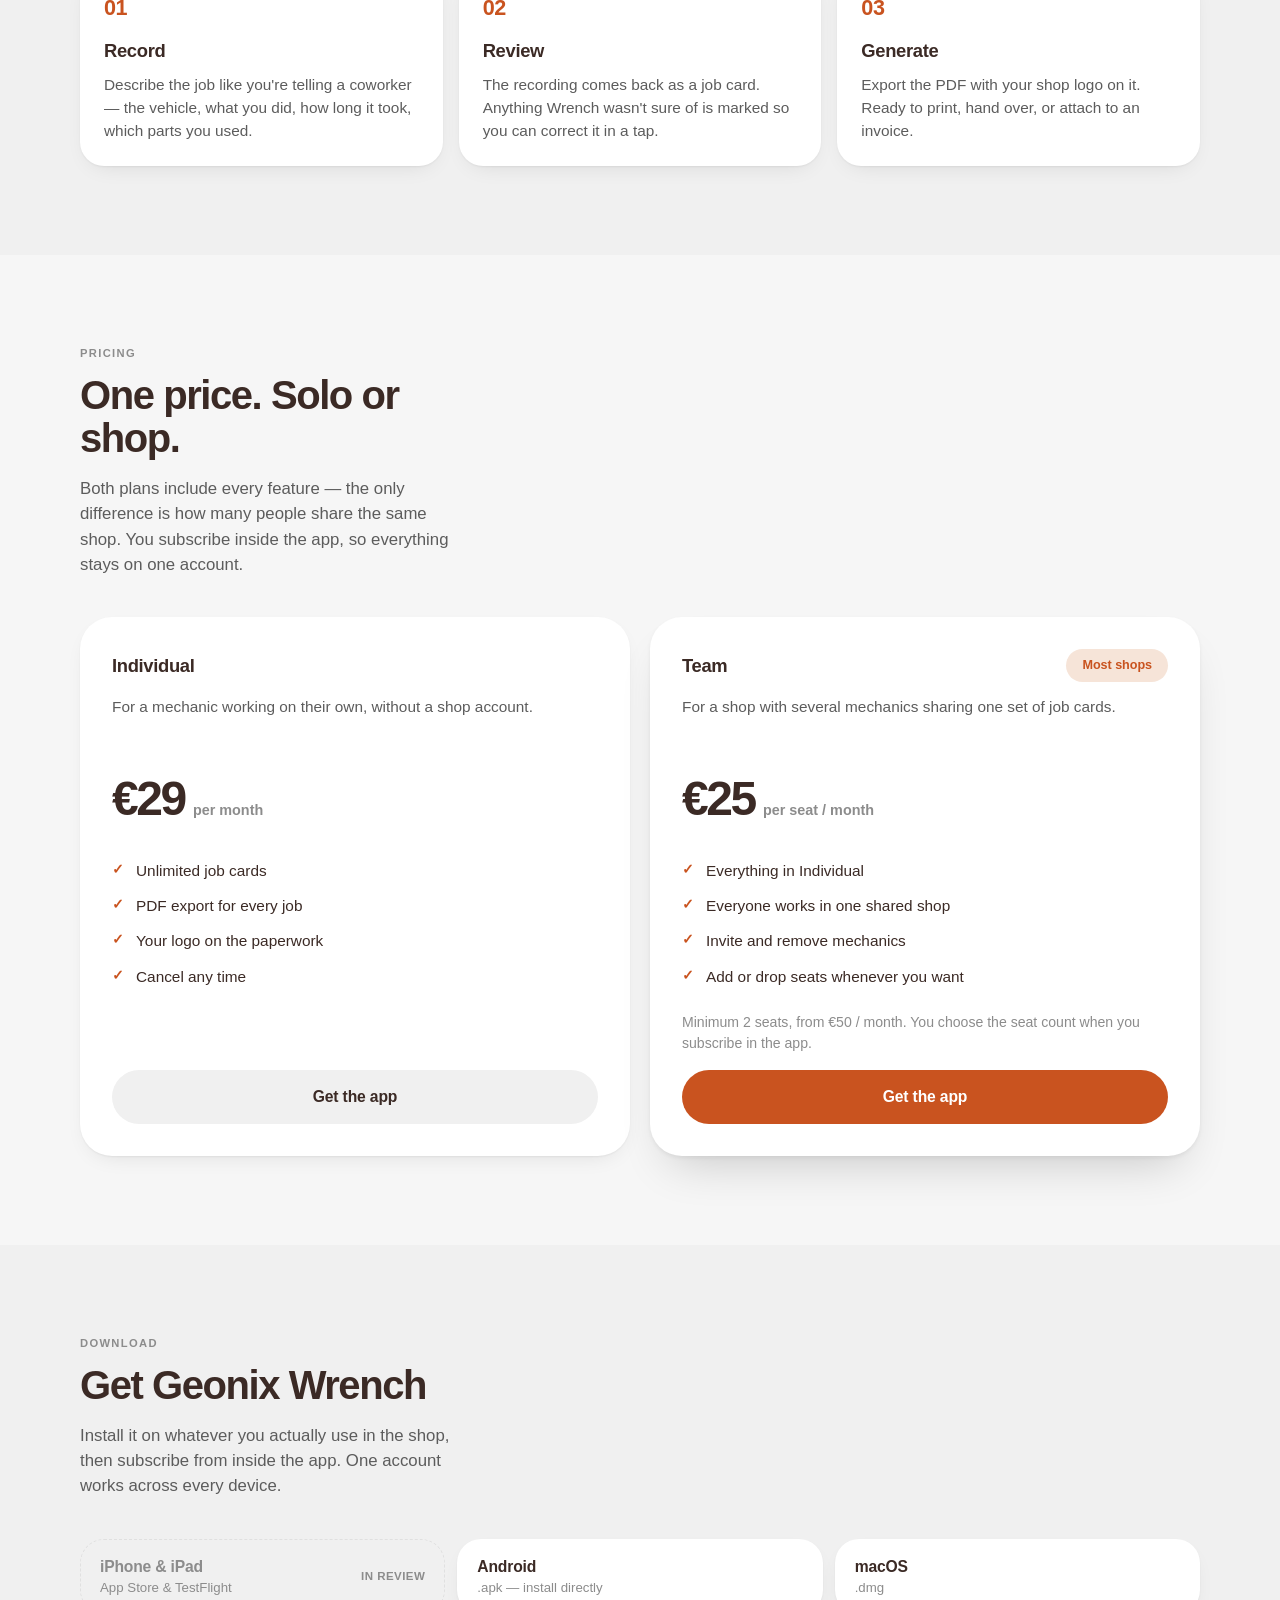
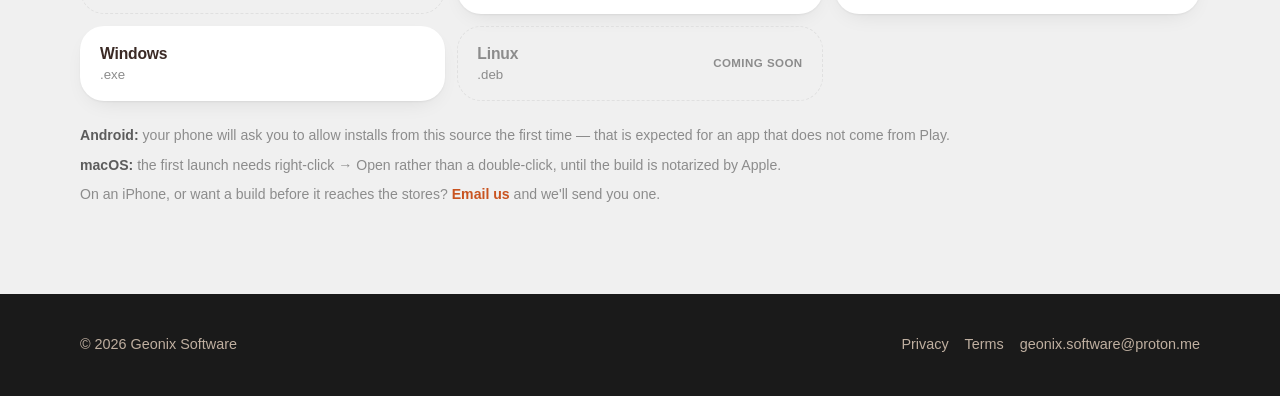
==== commit bf428bdd: "Add the privacy policy and terms pages Both stores require a privacy policy reachable from inside th" ====
--- a/geonix_wrench.html
+++ b/geonix_wrench.html
@@ -10,7 +10,7 @@
 <!-- ?v= is a cache-buster. Bump it in all four pages whenever site.css
      changes: browsers hold the old stylesheet for long enough that new markup
      lands against old rules, which is how the unstyled-icon blowout happened. -->
-<link rel="stylesheet" href="assets/site.css?v=3" />
+<link rel="stylesheet" href="assets/site.css?v=4" />
 </head>
 <body>
 
@@ -361,7 +361,11 @@
 <footer class="site-footer">
   <div class="shell">
     <p>&copy; 2026 Geonix Software</p>
-    <a href="mailto:geonix.software@proton.me">geonix.software@proton.me</a>
+    <nav class="footer-links" aria-label="Legal">
+      <a href="privacy.html">Privacy</a>
+      <a href="terms.html">Terms</a>
+      <a href="mailto:geonix.software@proton.me">geonix.software@proton.me</a>
+    </nav>
   </div>
 </footer>
 
--- a/assets/site.css
+++ b/assets/site.css
@@ -204,6 +204,58 @@
 .shell {
   width: var(--shell);
   margin-inline: auto;
+}
+
+/* ------------------------------------------------------------------ prose */
+
+/* The legal pages. Narrower than the marketing shell because these are read
+   rather than scanned, and a 70-character measure is what makes a long page of
+   text readable instead of a wall. */
+.shell-prose {
+  max-width: 46rem;
+}
+
+.shell-prose h1 {
+  margin-top: var(--s3);
+}
+
+.shell-prose h2 {
+  margin-top: var(--s8);
+  margin-bottom: var(--s3);
+  font-size: 1.28rem;
+  letter-spacing: -0.02em;
+}
+
+.shell-prose p {
+  color: var(--ink-2);
+  margin-bottom: var(--s3);
+  line-height: 1.65;
+}
+
+.shell-prose p.lede,
+.shell-prose p.fine {
+  color: var(--ink-3);
+}
+
+.shell-prose strong {
+  color: var(--ink);
+  font-weight: 700;
+}
+
+.shell-prose a {
+  color: var(--accent);
+  font-weight: 600;
+}
+
+.prose-list {
+  margin: 0 0 var(--s4);
+  padding-left: var(--s5);
+  color: var(--ink-2);
+  line-height: 1.65;
+}
+
+.prose-list li {
+  margin-bottom: var(--s2);
 }
 
 /* The light panel the whole page body sits on. */
@@ -889,6 +941,16 @@
   gap: var(--s4);
 }
 
+/* Privacy and Terms live here on every page: both app stores require a
+   reachable privacy policy URL, and burying it one click deeper than the
+   contact address would be a strange thing to optimise for. */
+.footer-links {
+  display: flex;
+  flex-wrap: wrap;
+  align-items: center;
+  gap: var(--s4);
+}
+
 .site-footer a {
   transition: color 0.15s ease;
 }
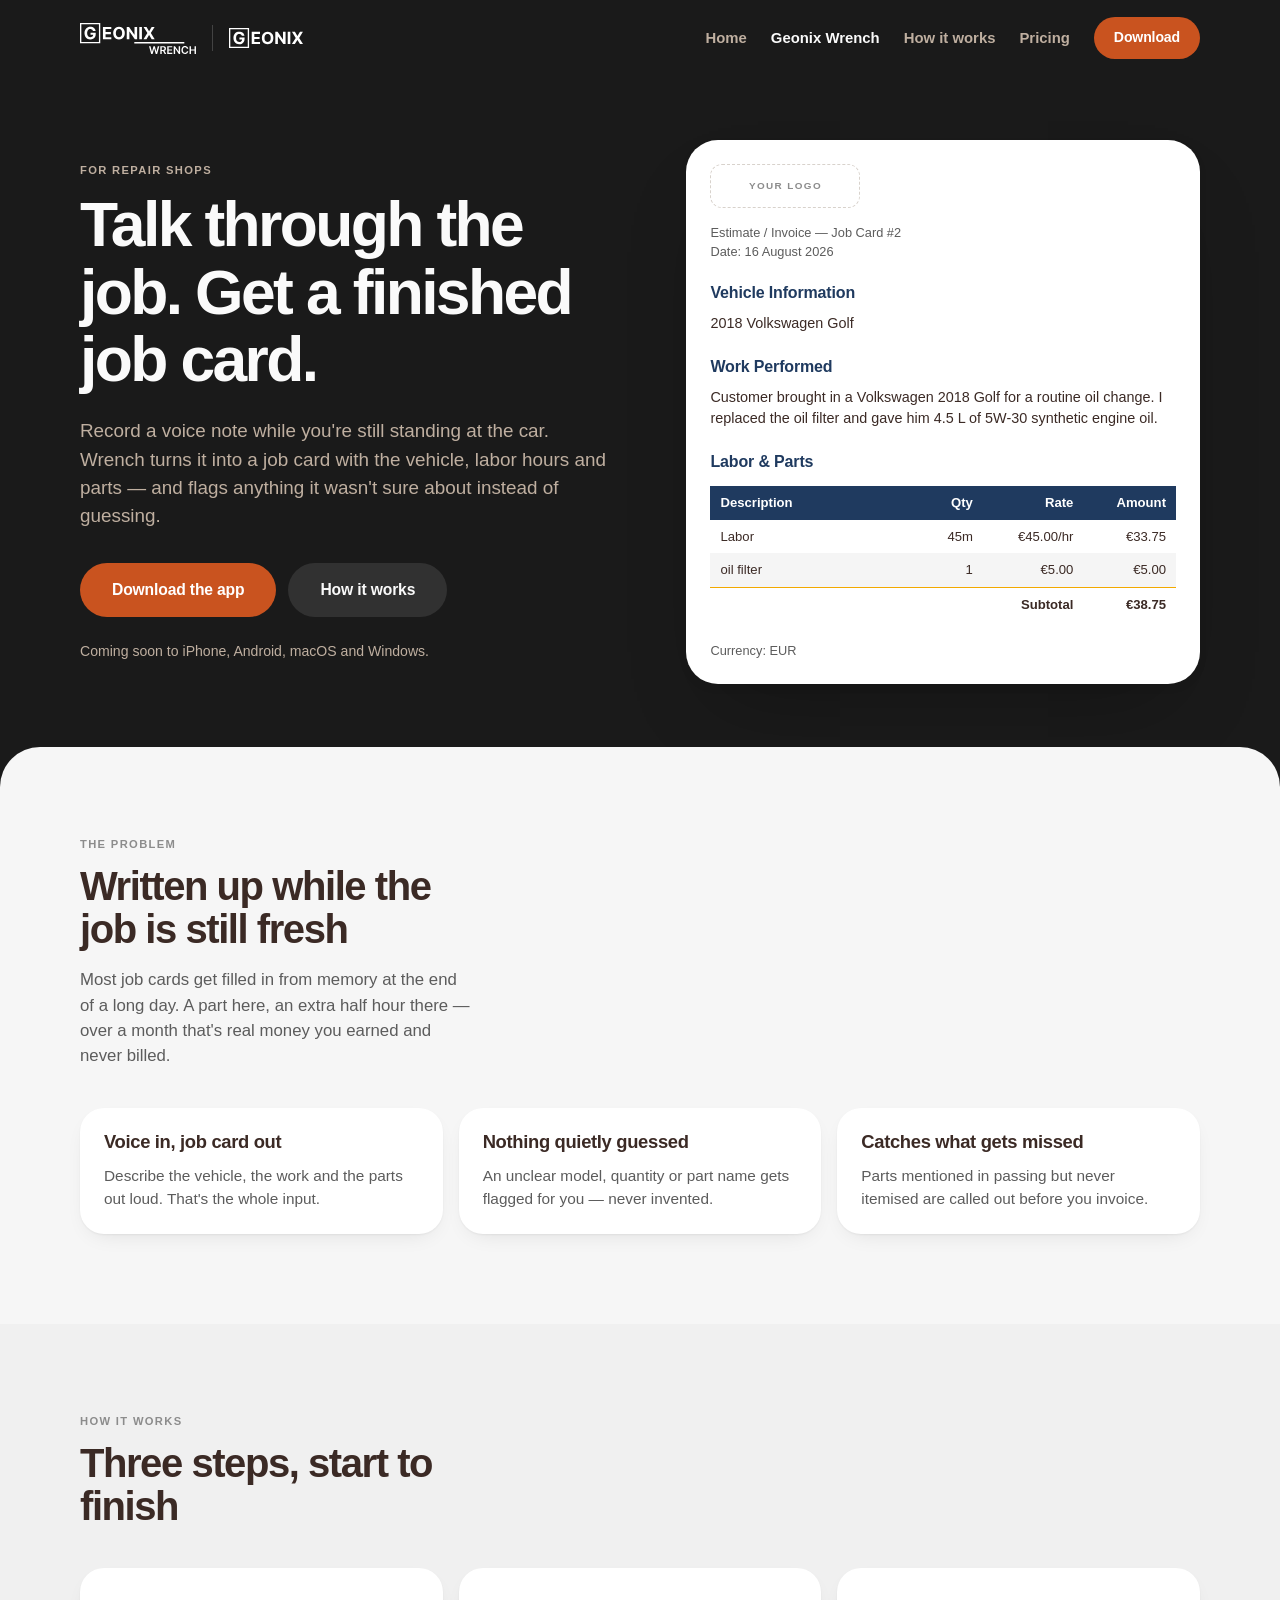
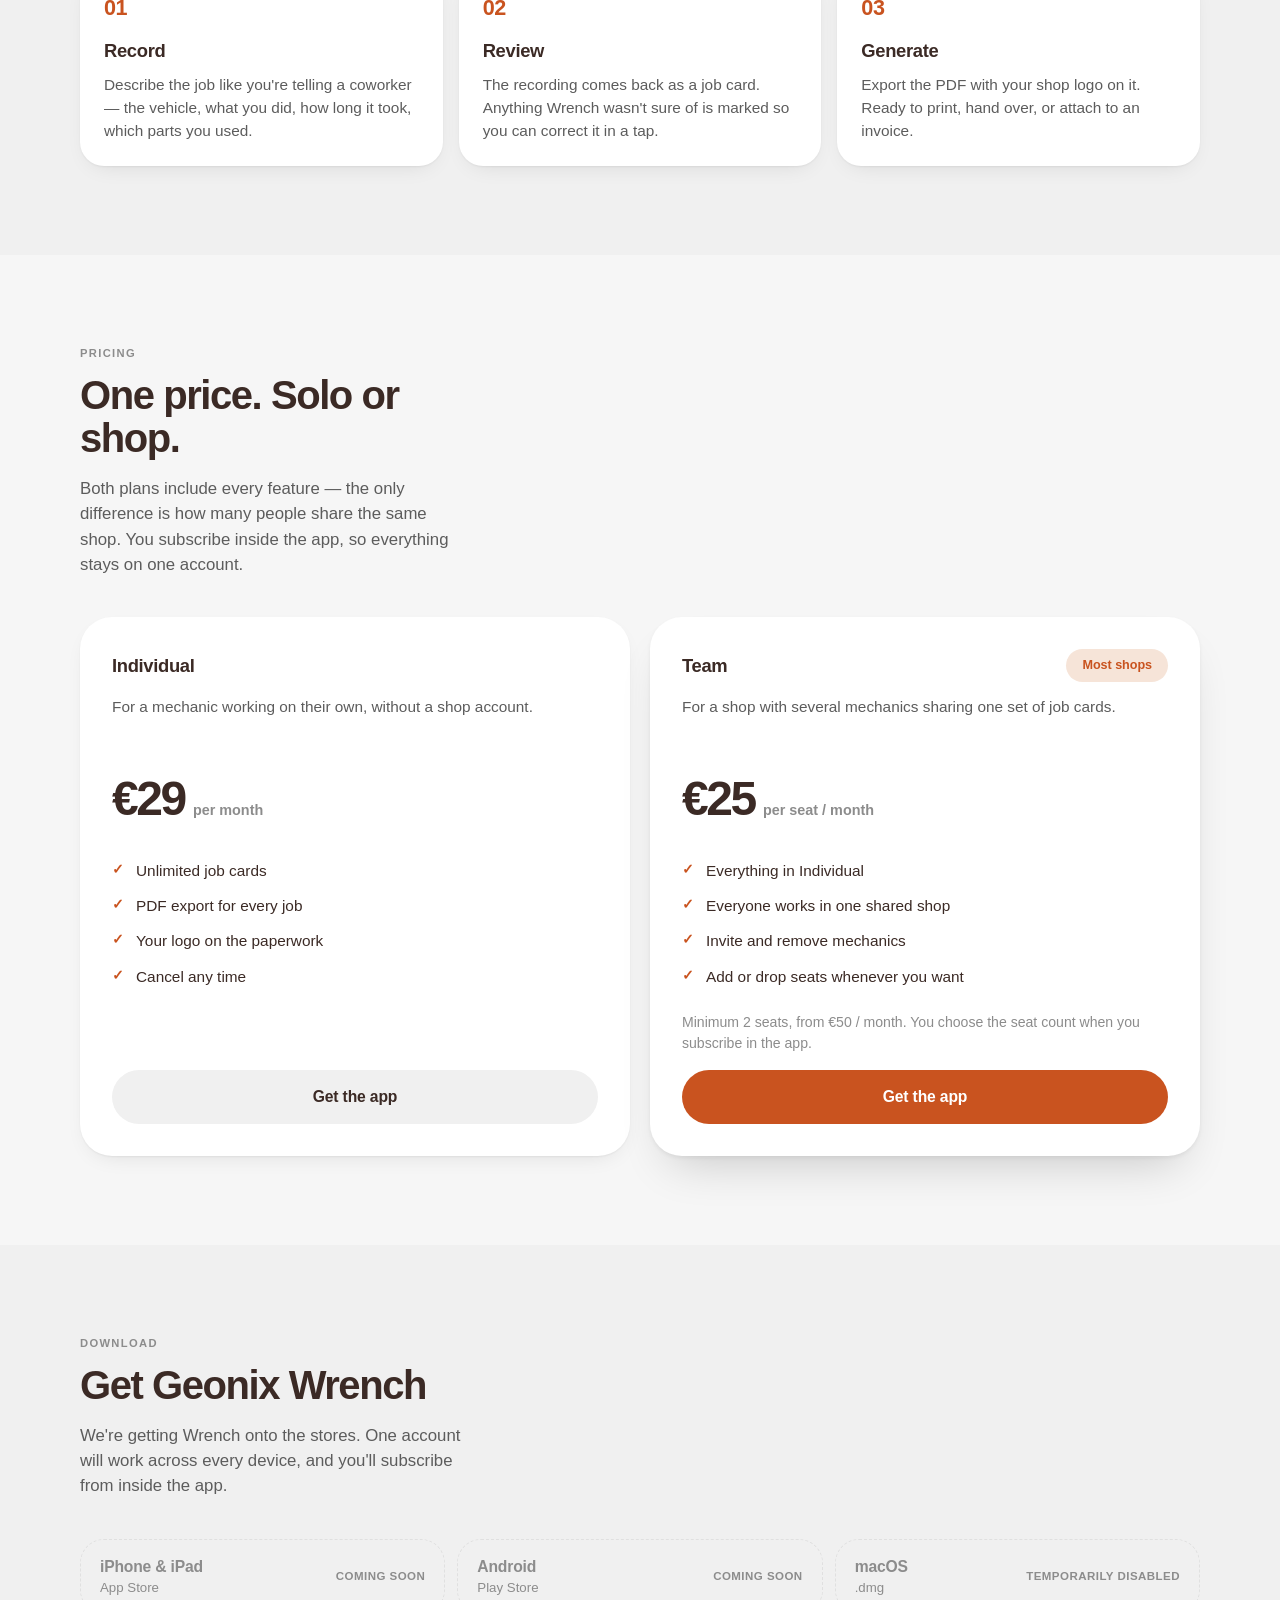
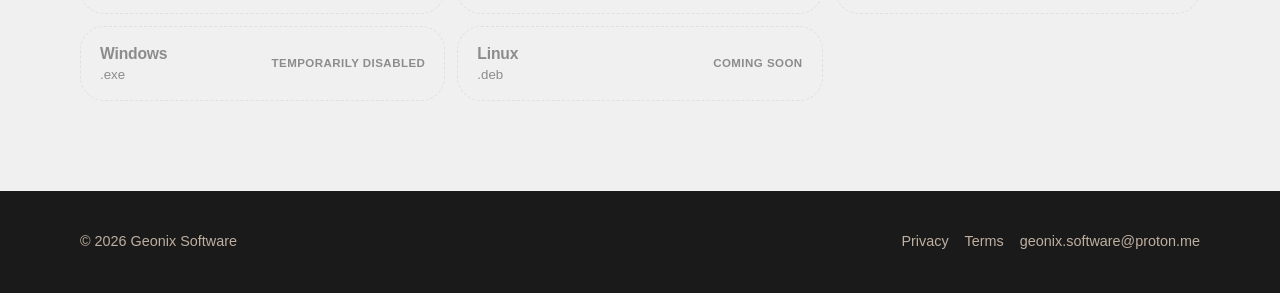
==== commit 1043e1ed: "Pin the header, and stop offering downloads that do not exist The nav scrolled away with the page, s" ====
--- a/geonix_wrench.html
+++ b/geonix_wrench.html
@@ -10,7 +10,7 @@
 <!-- ?v= is a cache-buster. Bump it in all four pages whenever site.css
      changes: browsers hold the old stylesheet for long enough that new markup
      lands against old rules, which is how the unstyled-icon blowout happened. -->
-<link rel="stylesheet" href="assets/site.css?v=4" />
+<link rel="stylesheet" href="assets/site.css?v=5" />
 </head>
 <body>
 
@@ -55,10 +55,11 @@
         <a href="#download" class="btn btn-primary">Download the app</a>
         <a href="#how-it-works" class="btn btn-on-block">How it works</a>
       </div>
-      <!-- Kept in step with the #download rows: promising five platforms while
-           three of them say "Coming soon" further down the same page is the
-           kind of small dishonesty a shop notices. -->
-      <p class="hero-note">Android, macOS and Windows. iPhone and Linux coming soon.</p>
+      <!-- Kept in step with the #download rows: promising platforms that say
+           "Coming soon" further down the same page is the kind of small
+           dishonesty a shop notices. Every row is inert right now, so this
+           line must not name anything as available. -->
+      <p class="hero-note">Coming soon to iPhone, Android, macOS and Windows.</p>
     </div>
 
     <!-- Just the job card. It is the actual thing being sold, so it carries
@@ -266,29 +267,29 @@
       <span class="eyebrow">Download</span>
       <h2>Get Geonix Wrench</h2>
       <p>
-        Install it on whatever you actually use in the shop, then subscribe from inside the app.
-        One account works across every device.
+        We're getting Wrench onto the stores. One account will work across every device, and
+        you'll subscribe from inside the app.
       </p>
     </div>
 
     <!-- ─────────────────────────────────────────────────────────────────────
-         These links point at /releases/latest/download/, not at a version.
-         The release workflow uploads an unversioned copy of every artifact
-         alongside the versioned one precisely so these hrefs never need
-         editing again — releasing 1.1.0 moves "latest" and the rows follow.
-
-         They 404 until a release is PUBLISHED. The workflow creates it as a
-         draft on purpose, and a draft is invisible to anyone but a maintainer.
-
-         TO WIRE A ROW THAT IS STILL "COMING SOON": change its
-         <span class="dl"> into
+         Every row is currently inert. Nothing here links anywhere, because
+         nothing is installable yet: iOS and Android are going to the stores,
+         and the desktop builds have no published release behind them.
+
+         TO WIRE A ROW UP: change its <span class="dl"> into
 
              <a class="dl" href="https://your-link-here">
 
-         (closing </span> becomes </a>), and delete its
-         <em class="dl-soon">Coming soon</em> line. Nothing else changes — an
-         <a class="dl"> is styled as an active button automatically, and picks
-         up hover and keyboard focus.
+         (closing </span> becomes </a>), and delete its <em class="dl-soon">
+         line. Nothing else changes — an <a class="dl"> is styled as an active
+         button automatically, and picks up hover and keyboard focus.
+
+         For the desktop builds the href is
+         /releases/latest/download/<artifact>. The release workflow uploads an
+         unversioned copy of each artifact alongside the versioned one so that
+         link never needs editing again; it 404s only while the release is
+         still a draft, which is how the workflow creates it.
          ───────────────────────────────────────────────────────────────── -->
 
     <div class="downloads">
@@ -298,31 +299,42 @@
       <span class="dl" aria-disabled="true">
         <span class="dl-text">
           <strong>iPhone &amp; iPad</strong>
-          <small>App Store &amp; TestFlight</small>
-        </span>
-        <em class="dl-soon">In review</em>
-      </span>
-
-      <a class="dl" href="https://github.com/geonixsoftware/geonix_wrench/releases/latest/download/geonix-wrench-android.apk">
+          <small>App Store</small>
+        </span>
+        <em class="dl-soon">Coming soon</em>
+      </span>
+
+      <!-- Play Store rather than a direct .apk: an app installed from an
+           unknown source makes the phone warn the user, and that is a bad first
+           impression for something a shop is meant to trust with its invoicing. -->
+      <span class="dl" aria-disabled="true">
         <span class="dl-text">
           <strong>Android</strong>
-          <small>.apk — install directly</small>
-        </span>
-      </a>
-
-      <a class="dl" href="https://github.com/geonixsoftware/geonix_wrench/releases/latest/download/geonix-wrench-macos.dmg">
+          <small>Play Store</small>
+        </span>
+        <em class="dl-soon">Coming soon</em>
+      </span>
+
+      <!-- Disabled rather than linked: these pointed at
+           /releases/latest/download/, which 404s until a release is published,
+           and a button that fails after the click is worse than one that says
+           up front it is not ready. Re-enable by turning the <span> back into
+           <a class="dl" href="..."> and deleting the <em>. -->
+      <span class="dl" aria-disabled="true">
         <span class="dl-text">
           <strong>macOS</strong>
           <small>.dmg</small>
         </span>
-      </a>
-
-      <a class="dl" href="https://github.com/geonixsoftware/geonix_wrench/releases/latest/download/geonix-wrench-windows.exe">
+        <em class="dl-soon">Temporarily disabled</em>
+      </span>
+
+      <span class="dl" aria-disabled="true">
         <span class="dl-text">
           <strong>Windows</strong>
           <small>.exe</small>
         </span>
-      </a>
+        <em class="dl-soon">Temporarily disabled</em>
+      </span>
 
       <span class="dl" aria-disabled="true">
         <span class="dl-text">
@@ -333,26 +345,9 @@
       </span>
     </div>
 
-    <!-- Both of these exist because a download that looks broken is worse than
-         one that is honestly labelled: Android will warn about an unknown
-         source, and the macOS build is not yet notarized, so Gatekeeper
-         refuses it on first open. -->
-    <div class="dl-notes">
-      <p class="fine">
-        <strong>Android:</strong> your phone will ask you to allow installs from
-        this source the first time — that is expected for an app that does not
-        come from Play.
-      </p>
-      <p class="fine">
-        <strong>macOS:</strong> the first launch needs right-click &rarr; Open
-        rather than a double-click, until the build is notarized by Apple.
-      </p>
-      <p class="fine">
-        On an iPhone, or want a build before it reaches the stores?
-        <a href="mailto:geonix.software@proton.me" style="color:var(--accent);font-weight:700">Email us</a>
-        and we'll send you one.
-      </p>
-    </div>
+    <!-- The per-platform install caveats that used to sit here are gone with
+         the direct downloads they described. Nothing follows the rows now but
+         the footer. -->
   </div>
 </section>
 
--- a/assets/site.css
+++ b/assets/site.css
@@ -318,8 +318,26 @@
 
 /* ---------------------------------------------------- header (on block) */
 
+/* Pinned to the top for the whole scroll. The bar is opaque --block rather
+   than translucent because the pages scroll both dark blocks and the light
+   sheet underneath it, and a blur that reads well over one looks like a smear
+   over the other.
+
+   z-index sits above the .hero-plain stacking context (z-index: 1 further up)
+   so the hero does not slide over the bar on the way past. */
 .site-header {
   background: var(--block);
+  position: sticky;
+  top: 0;
+  z-index: 50;
+}
+
+/* Anchor links (#download, #about, #pricing) would otherwise land with their
+   heading hidden behind the pinned bar. Offset every jump target by a little
+   more than the bar's own height. */
+:target,
+[id] {
+  scroll-margin-top: 92px;
 }
 
 .site-header .shell {
@@ -1081,19 +1099,6 @@
   color: var(--ink-3);
 }
 
-/* The caveats under the grid. Stacked tight so they read as footnotes to the
-   downloads rather than as body copy competing with them. */
-.dl-notes {
-  margin-top: var(--s6);
-  display: grid;
-  gap: var(--s2);
-}
-
-.dl-notes strong {
-  color: var(--ink-2);
-  font-weight: 700;
-}
-
 /* ---------------------------------------------------------------- mobile */
 
 @media (max-width: 640px) {
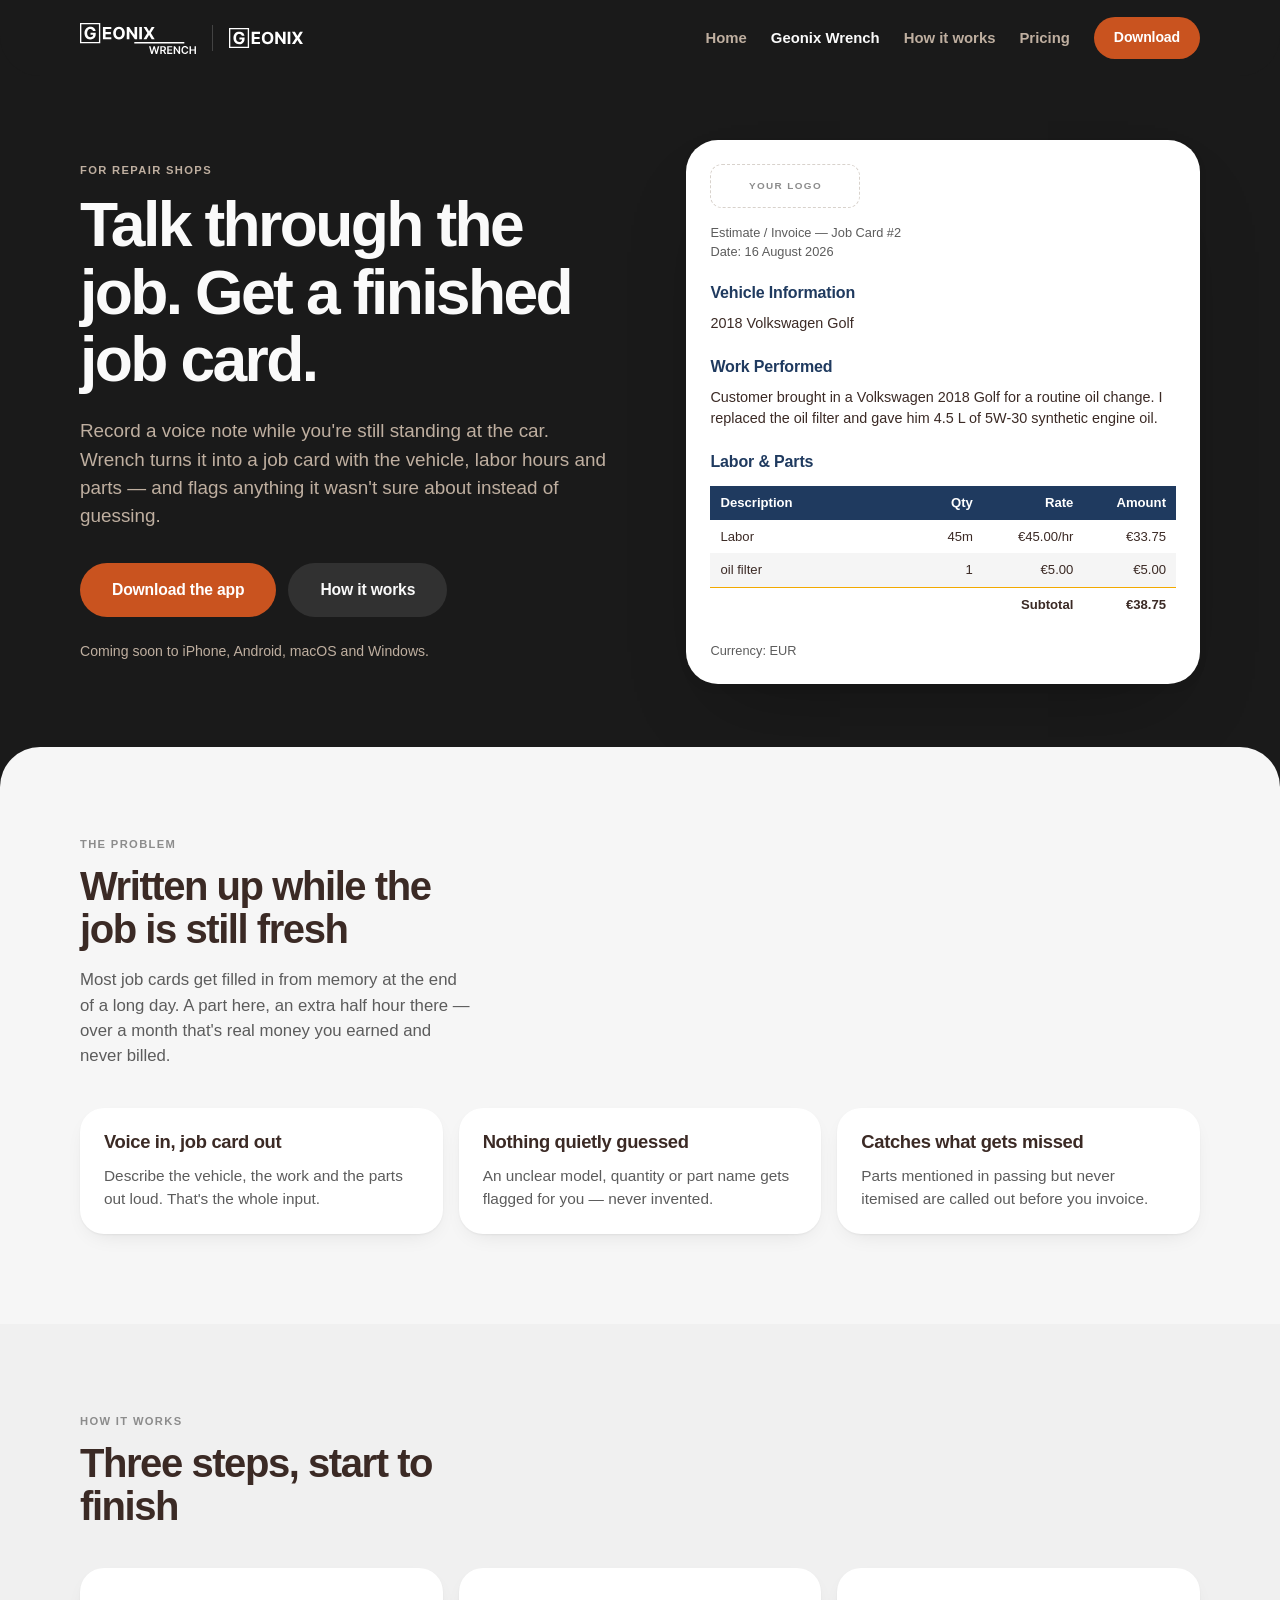
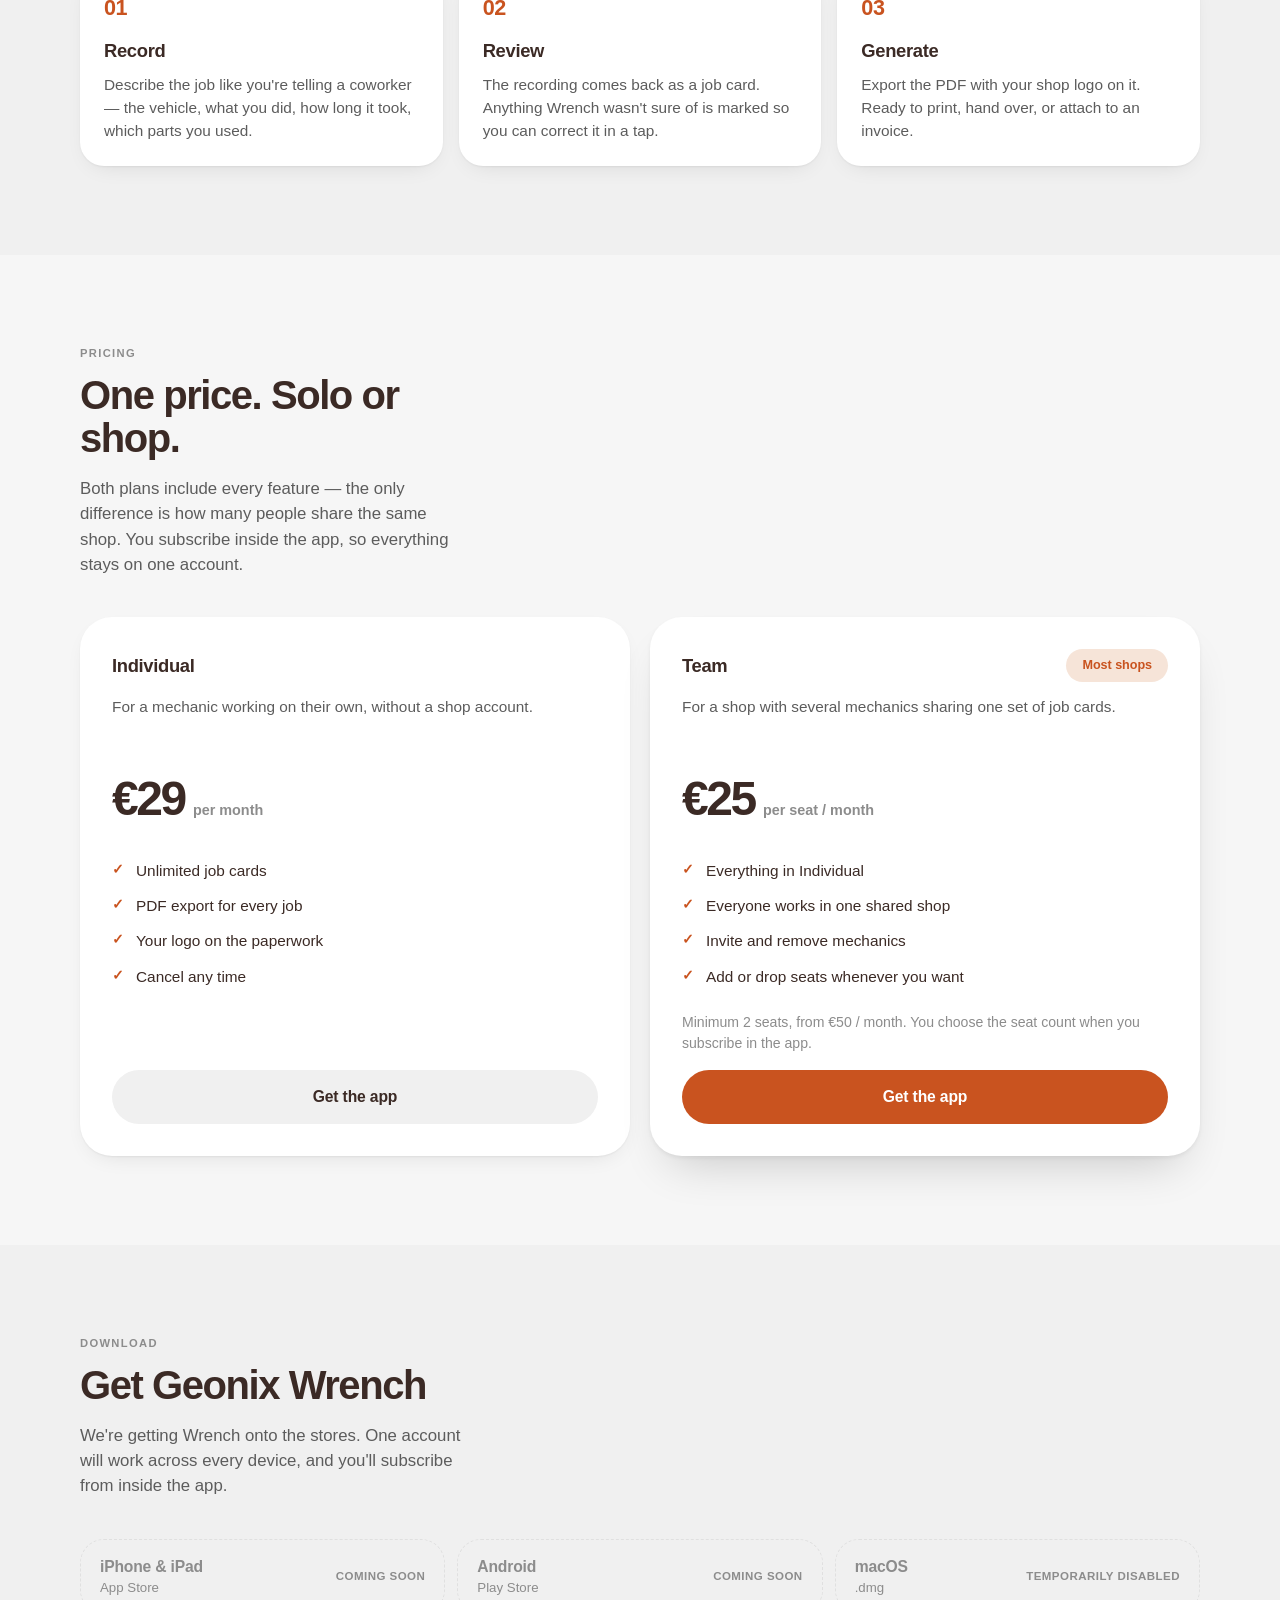
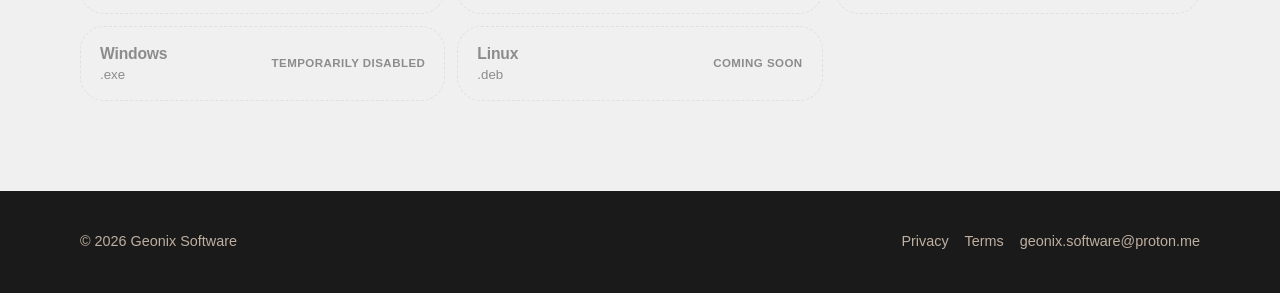
==== commit 23ed5fb4: "Curve the bottom of the pinned header Once the bar became sticky it ended in a hard square cut as so" ====
--- a/geonix_wrench.html
+++ b/geonix_wrench.html
@@ -10,7 +10,7 @@
 <!-- ?v= is a cache-buster. Bump it in all four pages whenever site.css
      changes: browsers hold the old stylesheet for long enough that new markup
      lands against old rules, which is how the unstyled-icon blowout happened. -->
-<link rel="stylesheet" href="assets/site.css?v=5" />
+<link rel="stylesheet" href="assets/site.css?v=6" />
 </head>
 <body>
 
--- a/assets/site.css
+++ b/assets/site.css
@@ -330,6 +330,15 @@
   position: sticky;
   top: 0;
   z-index: 50;
+  /* The mirror of .sheet, which is `--r-sheet --r-sheet 0 0` where it meets
+     the block above it. The bar is the block meeting content below it, so the
+     same corner treatment belongs on the bottom edge — otherwise the bar ends
+     in a hard square cut as soon as the page scrolls under it, which is the
+     one place on the site a dark-to-light boundary is not curved.
+
+     Invisible at rest: the hero block directly beneath is the same colour, so
+     the bar and hero still read as one slab until you scroll. */
+  border-radius: 0 0 var(--r-sheet) var(--r-sheet);
 }
 
 /* Anchor links (#download, #about, #pricing) would otherwise land with their
